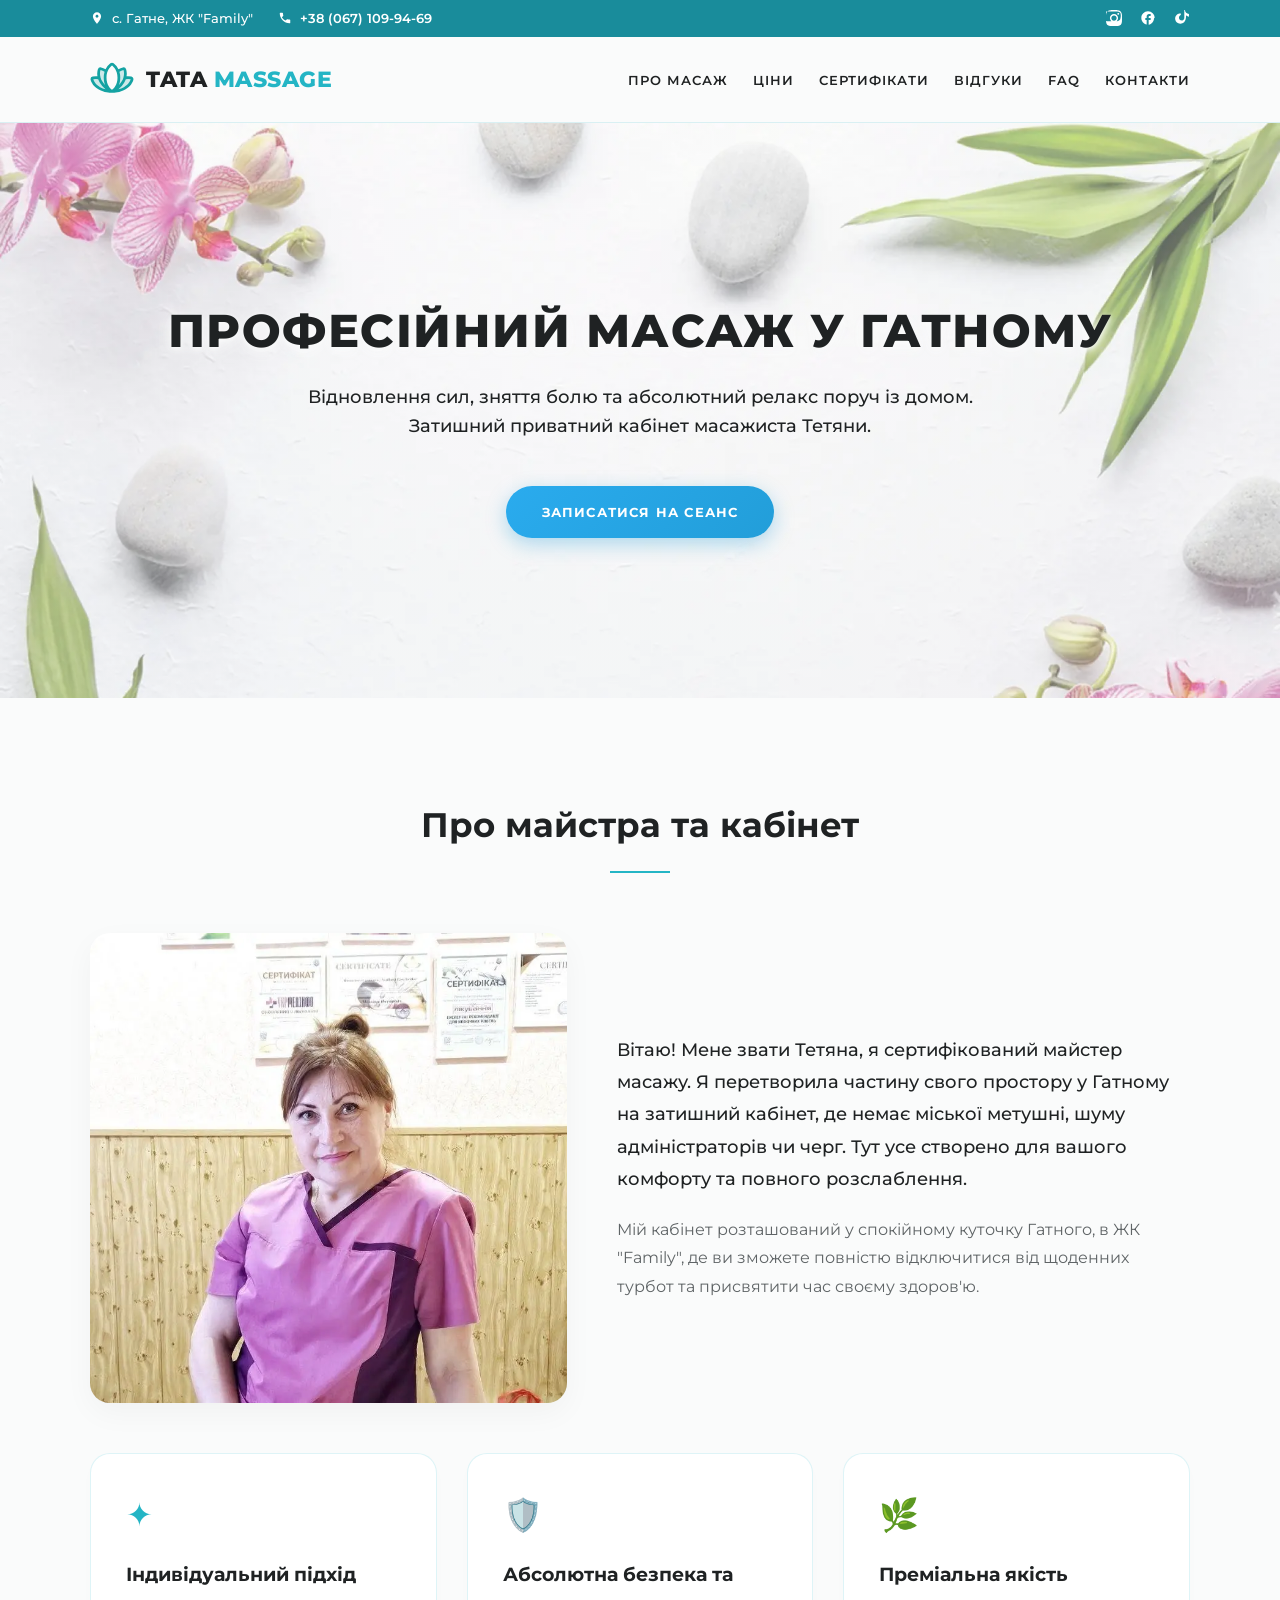
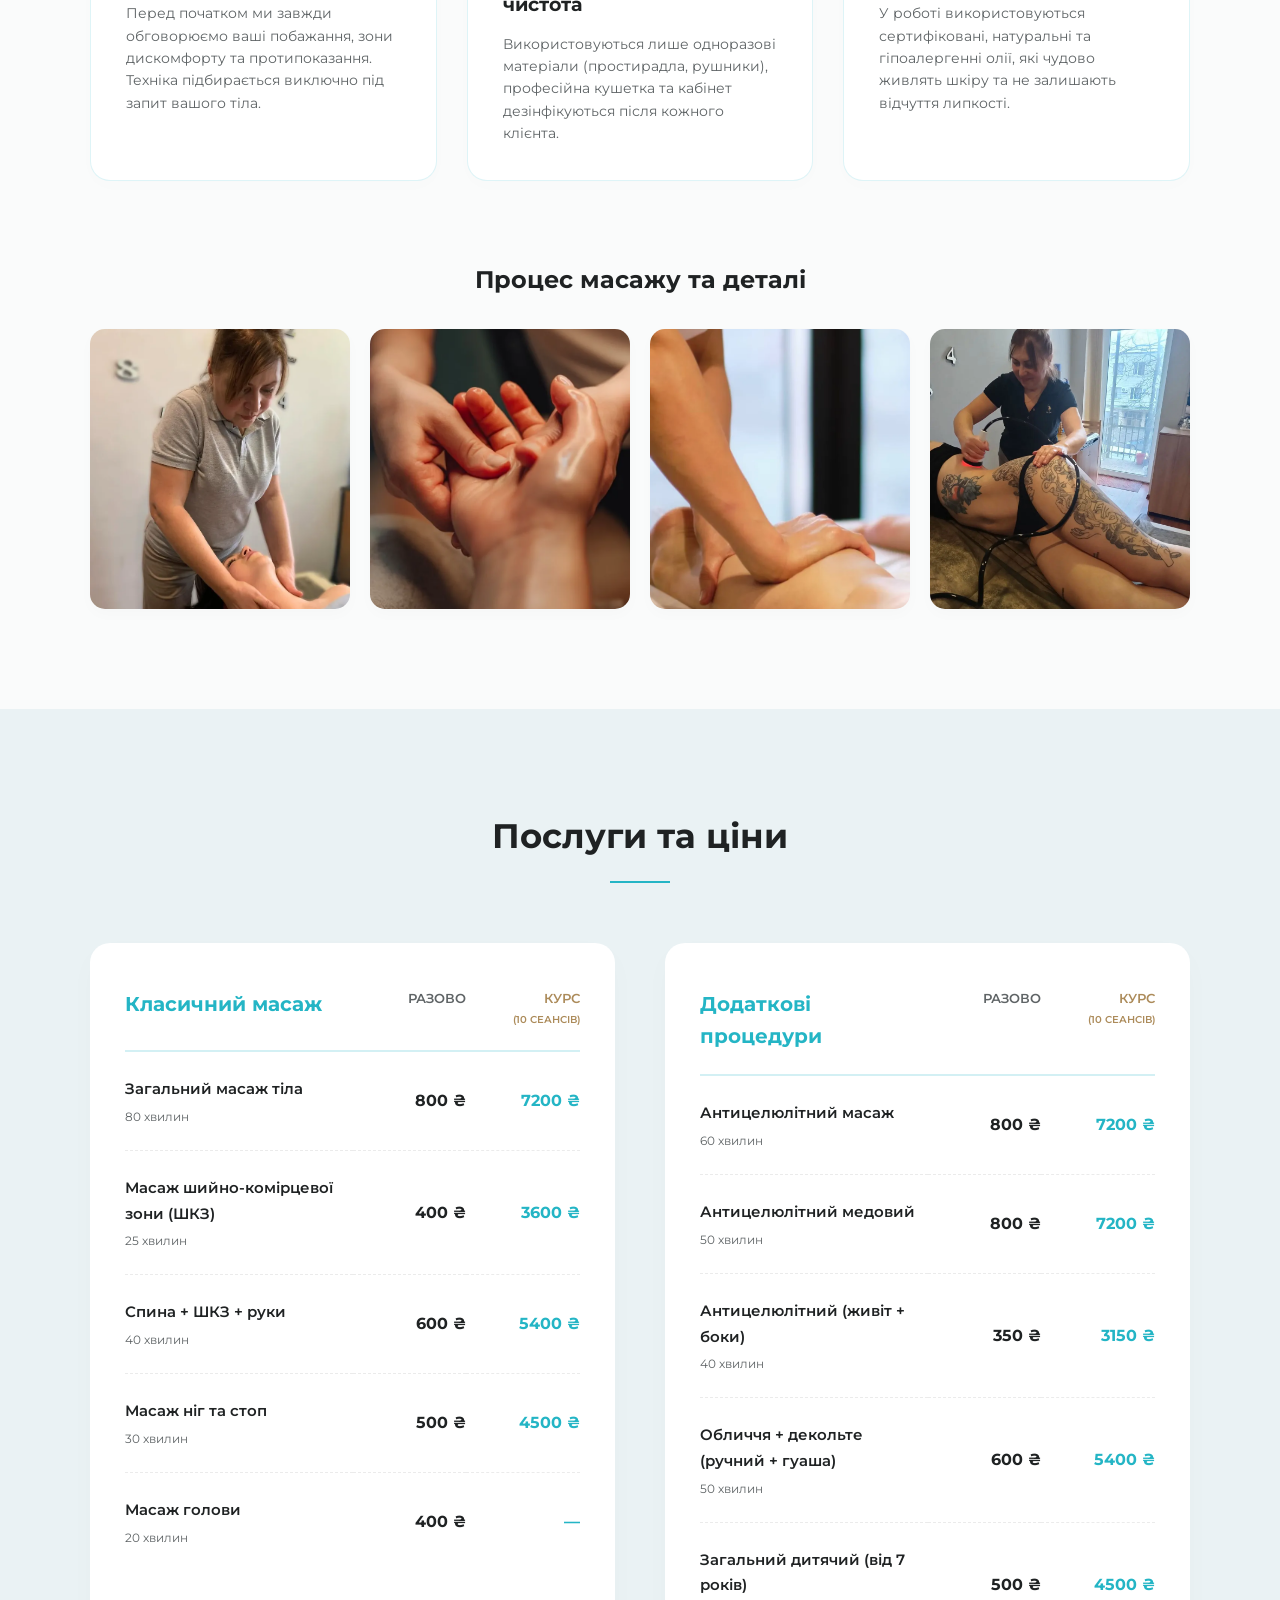
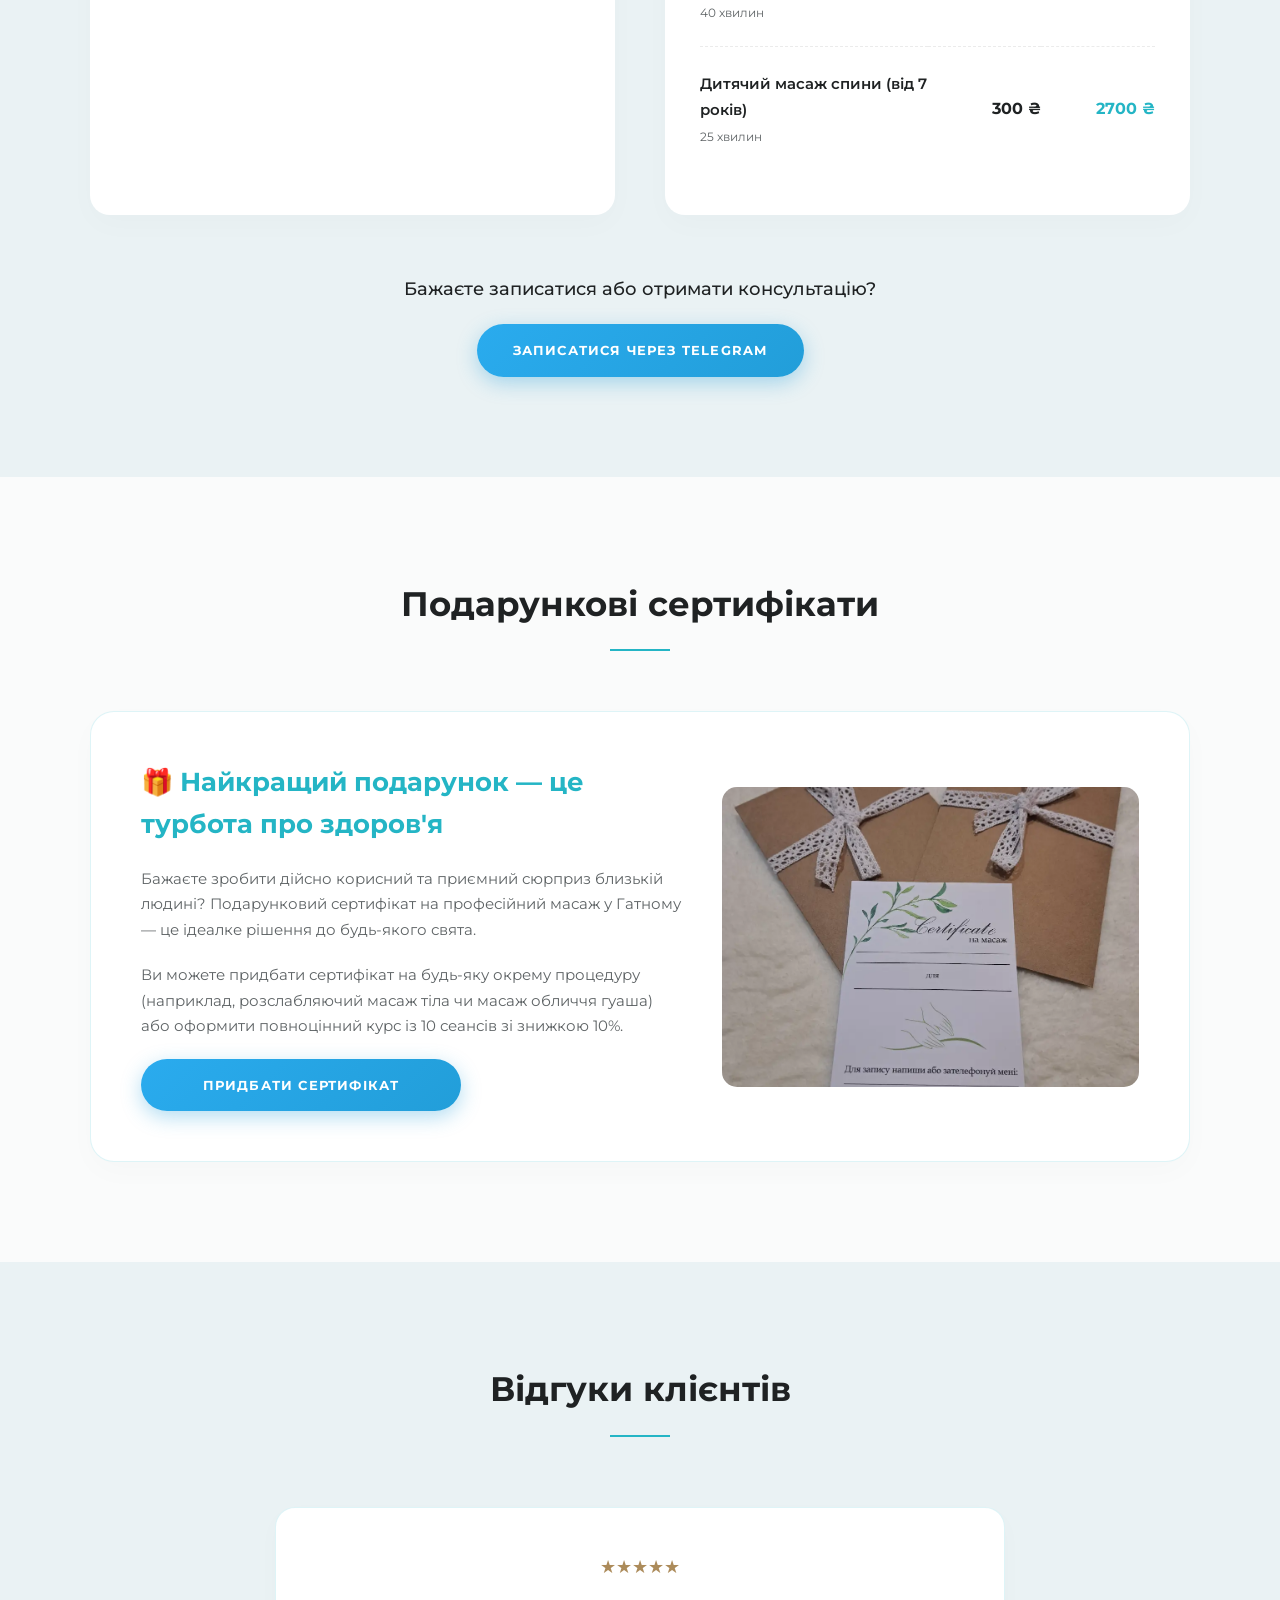
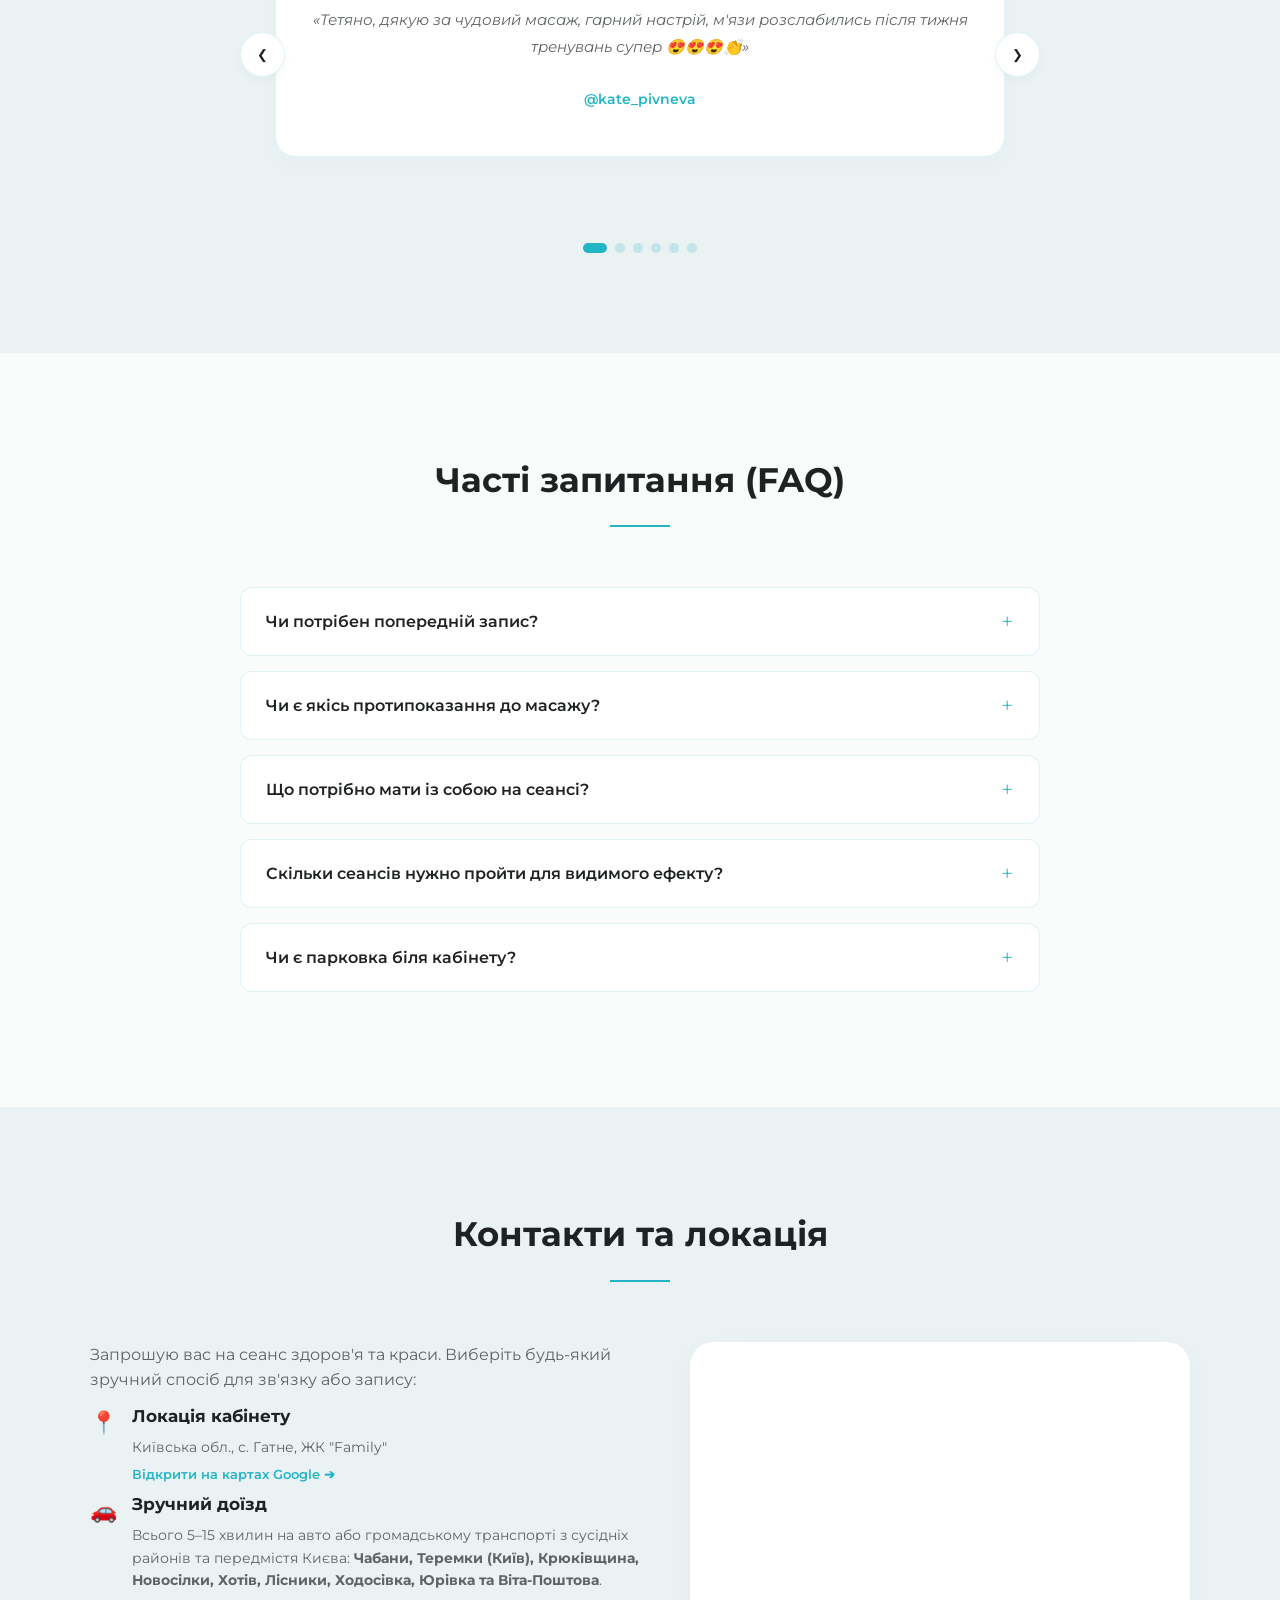
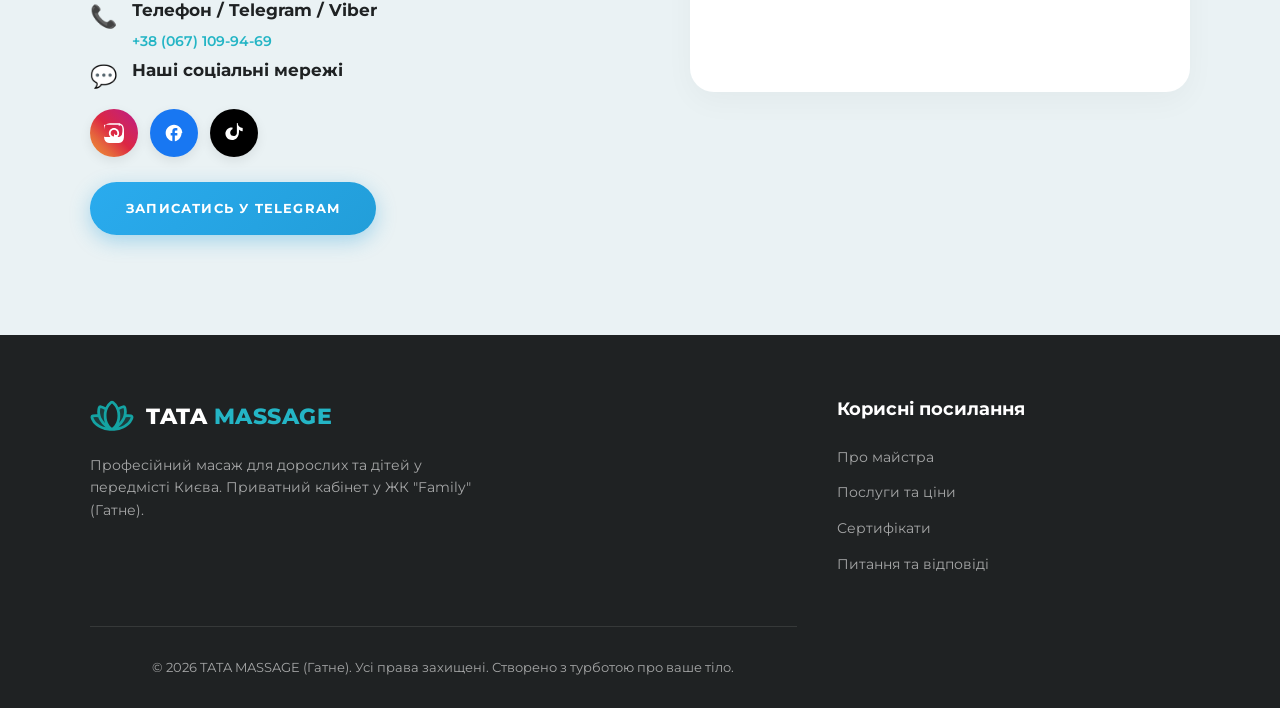
==== index.html @ e6fffb25 "Add files via upload" ====
<!DOCTYPE html>
<html lang="uk">
<head>
    <meta charset="UTF-8">
    <meta name="viewport" content="width=device-width, initial-scale=1.0">
    
    <!-- Оптимизированная "умная" загрузка Google Tag Manager -->
    <script>
    (function() {
        const GTM_ID = "GTM-WCPT3DMT"; // Ваш оригинальный контейнер GTM
        window.dataLayer = window.dataLayer || [];
        
        function loadGTM() {
            if (window.__gtmLoaded) return;
            window.__gtmLoaded = true;
            
            // Инициализация слоя данных
            window.dataLayer.push({ 'gtm.start': new Date().getTime(), event: 'gtm.js' });
            
            // Динамическое добавление скрипта на страницу
            const script = document.createElement('script');
            script.async = true;
            script.src = 'https://www.googletagmanager.com/gtm.js?id=' + GTM_ID;
            document.head.appendChild(script);
        }

        // Запуск загрузки только по реальному физическому контакту (скролл, клик, тач)
        // Исключены mousemove и setTimeout, чтобы PageSpeed не триггерил тяжелые скрипты при тесте
        const triggerEvents = ['click', 'scroll', 'touchstart', 'keydown'];
        triggerEvents.forEach(event => {
            window.addEventListener(event, loadGTM, { once: true, passive: true });
        });
    })();
    </script>
    <!-- End Google Tag Manager -->

    <title>TATA MASSAGE | Професійний масаж у Гатному (ЖК Family)</title>
    <!-- Мета-описание оптимизировано под ключевые запросы соседних регионов, Киева и Виты-Почтовой -->
    <meta name="description" content="Шукаєте професійний масаж у Гатному, Чабанах чи на Теремках? Затишний кабінет TATA MASSAGE в ЖК Family поруч із Києвом. Класичний, антицелюлітний, дитячий масаж та ліфтинг обличчя гуаша. Зручний доїзд з Крюківщини, Новосілок, Хотова, Лісників, Ходосівки, Юрівки та Віти-Поштової.">
    <!-- Ключевые слова включают запросы на украинском и русском языках со всеми регионами -->
    <meta name="keywords" content="tata massage, масаж гатне, масажист гатне, масаж жк family гатне, антицелюлітний масаж гатне, класичний масаж гатне, масаж спини гатне, дитячий масаж гатне, масаж обличчя гуаша гатне, масаж чабани, масаж крюківщина, масаж хотів, масаж новосілки, масаж теремки, масаж лісники, масаж ходосівка, масаж юрівка, масаж віта-поштова, масаж київ, массаж гатное, массажист гатное, массаж спины гатное, массаж лица гатное, массаж чабаны, массаж крюковщина, массаж вита-почтовая, массаж ходосовка, массаж юровка, массаж новоселки, массаж хотов">
    
    <!-- Оптимизация DNS-запросов к внешним серверам Google -->
    <link rel="preconnect" href="https://fonts.googleapis.com">
    <link rel="preconnect" href="https://fonts.gstatic.com" crossorigin>
    <link rel="preconnect" href="https://www.googletagmanager.com">
    <link rel="dns-prefetch" href="https://www.googletagmanager.com">

    <!-- Предварительная загрузка LCP-изображения (фонового баннера) -->
    <link rel="preload" as="image" href="images/hero-bg-spa.webp" type="image/webp" fetchpriority="high">

    <!-- Мета-теги Open Graph для красивого отображения ссылки в мессенджерах (Viber, Telegram, FB, WhatsApp) -->
    <meta property="og:locale" content="uk_UA">
    <meta property="og:type" content="website">
    <meta property="og:title" content="TATA MASSAGE | Професійний масаж у Гатному">
    <meta property="og:description" content="Затишний кабінет масажу в ЖК Family поруч із Києвом. Класичний, антицелюлітний, дитячий масаж та ліфтинг обличчя гуаша.">
    <meta property="og:url" content="https://tatamassage.pp.ua/">
    <meta property="og:site_name" content="TATA MASSAGE">
    <meta property="og:image" content="https://tatamassage.pp.ua/images/masazhist-tetiana-gatne.webp">
    <meta property="og:image:width" content="1200">
    <meta property="og:image:height" content="630">
    <meta property="og:image:type" content="image/webp">

    <!-- Микроразметка Schema.org для локального продвижения и связи с Google Картами -->
    <script type="application/ld+json">
    {
      "@context": "https://schema.org",
      "@type": "ProfessionalService",
      "name": "TATA MASSAGE",
      "image": "https://tatamassage.pp.ua/images/logo-tata-massage.svg",
      "@id": "https://tatamassage.pp.ua/#professional-service",
      "url": "https://tatamassage.pp.ua/",
      "telephone": "+380671099469",
      "priceRange": "UAH",
      "address": {
        "@type": "PostalAddress",
        "streetAddress": "ЖК Family",
        "addressLocality": "Гатне",
        "addressRegion": "Київська область",
        "postalCode": "08160",
        "addressCountry": "UA"
      },
      "geo": {
        "@type": "GeoCoordinates",
        "latitude": 50.3495764,
        "longitude": 30.4215248
      },
      "openingHoursSpecification": {
        "@type": "OpeningHoursSpecification",
        "dayOfWeek": [
          "Monday",
          "Tuesday",
          "Wednesday",
          "Thursday",
          "Friday",
          "Saturday",
          "Sunday"
        ],
        "opens": "09:00",
        "closes": "21:00"
      },
      "sameAs": [
        "https://www.instagram.com/tata.massages/",
        "http://facebook.com/tatmassages/",
        "https://www.tiktok.com/@tatamassages"
      ]
    }
    </script>

    <!-- Встроенные стили для максимальной скорости рендеринга -->
    <style>
   /* Современный CSS Reset */
*, *::before, *::after {
    box-sizing: border-box;
    margin: 0;
    padding: 0;
}

:root {
    --primary-teal: #24B5C5; /* Наш фирменный бирюзовый */
    --dark-teal: #198C9B;
    --sage-green: #6D8E74;
    --warm-bg: #FAFBFB; /* ХОЛОДНЫЙ ФОН: чистый, свежий ледяной белый */
    --section-cool-bg: #EAF2F4; /* Холодный серо-бирюзовый цвет для контрастных блоков */
    --card-bg: #FFFFFF;
    --text-dark: #1F2223;
    --text-muted: #5F6466;
    --accent-gold: #AC8B5A; /* Наше элегантное золото */
    --border-color: rgba(36, 181, 197, 0.15); /* Холодная рамка */
    --transition: all 0.3s cubic-bezier(0.4, 0, 0.2, 1);
    --font-main: 'Montserrat', sans-serif;
}

html {
    scroll-behavior: smooth;
}

body {
    font-family: var(--font-main);
    background-color: var(--warm-bg);
    color: var(--text-dark);
    line-height: 1.6;
    overflow-x: hidden;
}

h1, h2, h3, h4 {
    font-family: var(--font-main);
    font-weight: 700;
}

a {
    text-decoration: none;
    color: inherit;
    transition: var(--transition);
}

img {
    max-width: 100%;
    height: auto;
    display: block;
}

.container {
    max-width: 1140px;
    margin: 0 auto;
    padding: 0 20px;
}

/* ДВУХУРОВНЕВЫЙ ХЕДЕР */
.top-bar {
    background-color: var(--dark-teal);
    color: #ffffff;
    font-size: 13px;
    padding: 8px 0; /* Сделано более компактным по вертикали */
    font-weight: 500;
}

.top-bar-container {
    display: flex;
    justify-content: space-between;
    align-items: center;
}

.top-bar-left {
    display: flex;
    gap: 25px;
    align-items: center;
}

.top-bar-item {
    display: inline-flex;
    align-items: center;
    gap: 8px;
    color: #ffffff;
}

.address-top:hover, .phone-top:hover {
    color: rgba(255, 255, 255, 0.85);
    transform: translateY(-0.5px);
}

.phone-top {
    font-weight: 600;
}

.top-bar-right {
    display: flex;
    gap: 18px; /* Восстановлен исходный красивый зазор */
    align-items: center;
}

.top-icon {
    width: 14px;
    height: 14px;
    fill: #ffffff;
}

.top-social-icon {
    display: inline-flex;
    align-items: center;
    transition: var(--transition);
}

.top-social-icon svg {
    fill: #ffffff;
    width: 16px;
    height: 16px;
}

.top-social-icon:hover {
    transform: translateY(-1px) scale(1.1);
}

header {
    position: sticky;
    top: 0;
    background-color: rgba(250, 251, 251, 0.96); /* Подстроен под новый холодный цвет */
    backdrop-filter: blur(8px);
    z-index: 1000;
    border-bottom: 1px solid var(--border-color);
}

.header-container {
    display: flex;
    justify-content: space-between;
    align-items: center;
    height: 85px;
}

.logo-block {
    display: flex;
    align-items: center;
    gap: 12px;
}

.logo-img {
    width: 44px;
    height: 44px;
    object-fit: contain;
}

.logo-text {
    font-family: var(--font-main);
    font-size: 22px;
    font-weight: 800;
    letter-spacing: 0.5px;
    color: var(--text-dark);
}

.logo-text span {
    color: var(--primary-teal);
}

.nav-menu {
    display: flex;
    list-style: none;
    gap: 25px;
}

.nav-link {
    font-size: 13px;
    font-weight: 600;
    text-transform: uppercase;
    letter-spacing: 1px;
    position: relative;
    padding: 5px 0;
}

.nav-link::after {
    content: '';
    position: absolute;
    width: 0;
    height: 2px;
    bottom: 0;
    left: 0;
    background-color: var(--primary-teal);
    transition: var(--transition);
}

.nav-link:hover {
    color: var(--primary-teal);
}

.nav-link:hover::after {
    width: 100%;
}

.menu-toggle {
    display: none;
    flex-direction: column;
    justify-content: space-between;
    width: 25px;
    height: 18px;
    background: transparent;
    border: none;
    cursor: pointer;
    z-index: 1100;
}

.menu-toggle span {
    width: 100%;
    height: 2px;
    background-color: var(--text-dark);
    transition: var(--transition);
}

/* Баннер / Hero (Наложено легкое белое полупрозрачное покрытие) */
.hero {
    padding: 180px 0 160px 0;
    text-align: center;
    background-image: linear-gradient(rgba(250, 251, 251, 0.35), rgba(250, 251, 251, 0.35)), 
                      url('images/hero-bg-spa.webp');
    background-size: cover;
    background-position: center top;
    background-repeat: no-repeat;
    background-color: var(--warm-bg);
}

.hero-title {
    font-size: 46px;
    line-height: 1.2;
    margin-bottom: 25px;
    letter-spacing: 1.5px;
    color: var(--text-dark);
    font-weight: 800;
    text-shadow: 0 4px 15px rgba(250, 251, 251, 0.98), 0 2px 5px rgba(250, 251, 251, 0.98);
}

.hero-subtitle {
    font-size: 18px;
    color: var(--text-dark);
    max-width: 720px;
    margin: 0 auto 45px auto;
    font-weight: 500;
    text-shadow: 0 3px 10px rgba(250, 251, 251, 0.98);
}

/* Кнопка Telegram / Общая кнопка (Убраны иконки, всегда центрировано) */
.telegram-btn {
    display: inline-flex;
    align-items: center;
    justify-content: center; /* Центрирует текст при переносе */
    text-align: center; /* Центрирует текст */
    background: linear-gradient(135deg, #2AABEE, #229ED9);
    color: #fff !important;
    padding: 16px 36px;
    font-size: 13px;
    font-weight: 700;
    text-transform: uppercase;
    letter-spacing: 1.2px;
    border-radius: 50px;
    border: none;
    cursor: pointer;
    box-shadow: 0 6px 20px rgba(34, 158, 217, 0.35);
    transition: var(--transition);
    text-decoration: none;
}

.telegram-btn:hover {
    transform: translateY(-2px);
    box-shadow: 0 8px 25px rgba(34, 158, 217, 0.5);
    background: linear-gradient(135deg, #229ED9, #1E94C7);
}

.tg-icon {
    width: 20px;
    height: 20px;
    fill: currentColor;
}

/* Секции */
.section-padding {
    padding: 100px 0;
}

.section-title {
    text-align: center;
    font-size: 34px;
    margin-bottom: 60px;
    position: relative;
    padding-bottom: 20px;
    font-weight: 700;
}

.section-title::after {
    content: '';
    position: absolute;
    width: 60px;
    height: 2px;
    background-color: var(--primary-teal);
    bottom: 0;
    left: 50%;
    transform: translateX(-50%);
}

/* О мастере */
.about-grid {
    display: grid;
    grid-template-columns: 1fr;
    gap: 50px;
    align-items: center;
}

.about-img-block img {
    border-radius: 20px;
    box-shadow: 0 10px 30px rgba(0,0,0,0.04);
    width: 100%;
    max-height: 480px;
    object-fit: cover;
}

.about-text {
    font-size: 16px;
    color: var(--text-muted);
    line-height: 1.8;
}

.intro-paragraph {
    font-size: 18px;
    color: var(--text-dark);
    margin-bottom: 20px;
    font-weight: 500;
}

.about-features {
    display: grid;
    grid-template-columns: repeat(auto-fit, minmax(280px, 1fr));
    gap: 30px;
    margin-top: 50px;
}

.feature-card {
    background-color: var(--card-bg);
    padding: 35px;
    border-radius: 20px;
    border: 1px solid var(--border-color);
    box-shadow: 0 5px 20px rgba(0,0,0,0.01);
}

.feature-icon {
    font-size: 32px;
    color: var(--primary-teal);
    margin-bottom: 20px;
}

.feature-card h3 {
    font-size: 19px;
    margin-bottom: 12px;
    color: var(--text-dark);
}

.feature-card p {
    font-size: 14px;
    color: var(--text-muted);
}

/* Галерея */
.gallery-title-wrapper {
    text-align: center;
    margin-top: 80px;
}

.gallery-subheading {
    font-size: 24px;
    margin-bottom: 15px;
    color: var(--text-dark);
}

.gallery-grid {
    display: grid;
    grid-template-columns: repeat(auto-fit, minmax(220px, 1fr));
    gap: 20px;
    margin-top: 30px;
}

.gallery-item {
    overflow: hidden;
    border-radius: 15px;
    height: 280px;
    box-shadow: 0 5px 15px rgba(0,0,0,0.02);
}

.gallery-item img {
    width: 100%;
    height: 100%;
    object-fit: cover;
    transition: var(--transition);
}

.gallery-item:hover img {
    transform: scale(1.04);
}

/* Цены - Холодный фоновый оттенок */
.prices {
    background-color: var(--section-cool-bg);
}

.price-grid {
    display: grid;
    grid-template-columns: repeat(auto-fit, minmax(320px, 1fr));
    gap: 50px;
}

.price-category {
    background-color: var(--card-bg);
    padding: 45px 35px;
    border-radius: 20px;
    box-shadow: 0 10px 30px rgba(0,0,0,0.02);
}

.price-table {
    width: 100%;
    border-collapse: collapse;
}

.price-table th {
    font-family: var(--font-main);
    font-size: 20px;
    font-weight: 700;
    color: var(--primary-teal);
    padding-bottom: 22px;
    border-bottom: 2px solid rgba(36, 181, 197, 0.2);
    vertical-align: top; /* Изменено на top для идеального выравнивания шапки по горизонтали */
}

.price-table th:first-child {
    text-align: left;
    width: 50%;
}

.price-table th:nth-child(2) {
    text-align: right;
    width: 25%;
    font-size: 13px;
    text-transform: uppercase;
    font-weight: 600;
    color: var(--text-muted);
}

/* Шапка колонки КУРС (10 сеансів) */
.price-table th:nth-child(3) {
    text-align: right;
    width: 25%;
    font-size: 13px;
    text-transform: uppercase;
    font-weight: 600;
    color: var(--accent-gold);
}

/* Подстрочник для (10 сеансів) на второй строке - наследует цвет заголовка КУРС */
.th-sub {
    display: block;
    font-size: 10px; /* Уменьшено до 10px, чтобы текст на смартфонах не плыл */
    font-weight: 600; 
    text-transform: uppercase; 
    margin-top: 3px;
    color: inherit; 
}

.price-table td {
    padding: 24px 0; /* Просторное вертикальное расстояние */
    border-bottom: 1px dashed rgba(0, 0, 0, 0.08);
}

.price-table tr:last-child td {
    border-bottom: none;
}

.price-name {
    font-size: 15px;
    font-weight: 600;
    color: var(--text-dark);
}

.price-time {
    display: block;
    font-size: 12px;
    color: var(--text-muted);
    font-weight: 400;
    margin-top: 5px;
}

.val {
    font-size: 16px;
    font-weight: 700;
    color: var(--text-dark);
    text-align: right;
}

.val-discount {
    font-size: 16px;
    font-weight: 700;
    color: var(--primary-teal);
    text-align: right;
}

.price-cta {
    text-align: center;
    margin-top: 60px;
}

.price-cta p {
    font-size: 18px;
    margin-bottom: 20px;
    font-weight: 500;
}

/* Сертификаты */
.gift-block {
    background-color: var(--card-bg);
    padding: 50px;
    border-radius: 24px;
    border: 1px solid var(--border-color);
    box-shadow: 0 10px 30px rgba(0,0,0,0.02);
    display: grid;
    grid-template-columns: 1fr;
    gap: 40px;
    align-items: center;
}

.gift-subtitle {
    font-size: 26px;
    margin-bottom: 20px;
    color: var(--primary-teal);
}

.gift-text p {
    font-size: 15px;
    color: var(--text-muted);
    margin-bottom: 20px;
    line-height: 1.7;
}

/* Кнопка сертификата (Текст по центру) */
.cert-btn {
    text-align: center;
    justify-content: center;
    max-width: 320px;
    display: inline-flex;
    width: 100%;
}

.gift-img img {
    border-radius: 15px;
    width: 100%;
    max-height: 300px;
    object-fit: cover;
}

/* Карусель отзывов - Холодный фоновый оттенок */
.reviews-section {
    background-color: var(--section-cool-bg);
}

.carousel-container {
    max-width: 750px;
    margin: 0 auto;
    position: relative;
    display: flex;
    align-items: center;
}

.carousel-viewport {
    overflow: hidden;
    width: 100%;
    border-radius: 20px;
}

.carousel-track {
    display: flex;
    transition: transform 0.4s cubic-bezier(0.25, 1, 0.5, 1);
}

.review-slide {
    flex: 0 0 100%;
    padding: 10px;
}

.review-card {
    background-color: var(--card-bg);
    padding: 45px 35px;
    border-radius: 20px;
    box-shadow: 0 8px 25px rgba(0,0,0,0.02);
    border: 1px solid var(--border-color);
    min-height: 250px;
    display: flex;
    flex-direction: column;
    justify-content: space-between;
    text-align: center;
}

.review-stars {
    color: var(--accent-gold);
    font-size: 18px;
    margin-bottom: 20px;
}

.review-text {
    font-size: 15px;
    color: var(--text-muted);
    font-style: italic;
    margin-bottom: 25px;
    line-height: 1.8;
}

.review-tag {
    font-size: 14px;
    font-weight: 600;
    color: var(--primary-teal);
}

.carousel-btn {
    background: var(--card-bg);
    border: 1px solid var(--border-color);
    color: var(--text-dark);
    width: 45px;
    height: 45px;
    border-radius: 50%;
    cursor: pointer;
    display: flex;
    align-items: center;
    justify-content: center;
    position: absolute;
    z-index: 10;
    transition: var(--transition);
    box-shadow: 0 4px 10px rgba(0,0,0,0.03);
}

.carousel-btn:hover {
    background-color: var(--primary-teal);
    color: #fff;
    border-color: var(--primary-teal);
}

.carousel-btn.prev {
    left: -25px;
}

.carousel-btn.next {
    right: -25px;
}

.carousel-dots {
    display: flex;
    justify-content: center;
    gap: 8px;
    margin-top: 30px;
}

.dot {
    width: 10px;
    height: 10px;
    border-radius: 50%;
    background-color: rgba(36, 181, 197, 0.2);
    cursor: pointer;
    transition: var(--transition);
}

.dot.active {
    background-color: var(--primary-teal);
    width: 24px;
    border-radius: 10px;
}

/* FAQ (Аккордеон) */
.faq-container {
    max-width: 800px;
    margin: 0 auto;
}

.faq-item {
    background-color: var(--card-bg);
    border-radius: 12px;
    margin-bottom: 15px;
    border: 1px solid var(--border-color);
    overflow: hidden;
    transition: var(--transition);
}

.faq-question {
    width: 100%;
    background: none;
    border: none;
    text-align: left;
    padding: 20px 25px;
    font-size: 16px;
    font-weight: 600;
    color: var(--text-dark);
    font-family: var(--font-main);
    cursor: pointer;
    display: flex;
    justify-content: space-between;
    align-items: center;
    transition: var(--transition);
}

.faq-question::after {
    content: '+';
    font-size: 22px;
    color: var(--primary-teal);
    font-weight: 300;
    transition: var(--transition);
}

.faq-item.active {
    border-color: var(--primary-teal);
}

.faq-item.active .faq-question {
    color: var(--primary-teal);
}

.faq-item.active .faq-question::after {
    content: '−';
    transform: rotate(180deg);
}

.faq-answer {
    max-height: 0;
    overflow: hidden;
    transition: max-height 0.3s cubic-bezier(0, 1, 0, 1);
}

.faq-answer p {
    padding: 0 30px 22px 30px;
    font-size: 14px;
    color: var(--text-muted);
    line-height: 1.7;
}

/* Контакты - Холодный фоновый оттенок */
.contacts {
    background-color: var(--section-cool-bg);
}

.contacts-grid {
    display: grid;
    grid-template-columns: 1fr;
    gap: 50px;
}

.contacts-intro {
    font-size: 16px;
    color: var(--text-muted);
    margin-bottom: 10px;
}

.contact-item {
    display: flex;
    align-items: flex-start;
    gap: 15px;
    margin-bottom: 5px;
}

.contact-icon {
    font-size: 22px;
    color: var(--primary-teal);
    margin-top: 2px;
}

.contact-details h4 {
    font-size: 17px;
    margin-bottom: 6px;
    color: var(--text-dark);
}

.contact-details p {
    font-size: 14px;
    color: var(--text-muted);
}

.phone-link {
    font-weight: 600;
    color: var(--primary-teal);
}

.phone-link:hover {
    color: var(--dark-teal);
}

.map-link {
    font-size: 13px;
    color: var(--primary-teal);
    font-weight: 600;
    display: inline-block;
    margin-top: 5px;
}

/* Сетка брендовых соцсетей - выровнена строго по левому краю, без текста (круглые иконки) */
.social-links-grid {
    display: flex;
    gap: 12px;
    margin-top: 15px;
    margin-bottom: 25px; /* Зазор перед кнопкой Telegram */
    flex-wrap: wrap;
    justify-content: flex-start;
}

.social-link-item {
    width: 48px; /* Фиксированная ширина для идеального круга */
    height: 48px; /* Фиксированная высота для идеального круга */
    border-radius: 50%; /* Превращаем в круглые иконки */
    display: inline-flex;
    align-items: center;
    justify-content: center;
    color: #ffffff !important;
    box-shadow: 0 4px 12px rgba(0,0,0,0.08);
    transition: var(--transition);
}

.social-link-item:hover {
    transform: translateY(-2px);
    box-shadow: 0 6px 15px rgba(0,0,0,0.15);
}

.social-link-item svg {
    width: 20px; /* Увеличена иконка внутри круга для гармонии */
    height: 20px;
    fill: #ffffff;
}

.brand-instagram {
    background: linear-gradient(45deg, #f09433 0%, #e6683c 25%, #dc2743 50%, #cc2366 75%, #bc1888 100%);
}

.brand-facebook {
    background-color: #1877F2;
}

.brand-tiktok {
    background-color: #000000;
}

.social-buttons {
    margin-top: 15px;
}

.map-wrapper {
    display: flex;
    flex-direction: column;
    gap: 12px;
}

.map-container {
    border-radius: 24px;
    overflow: hidden;
    box-shadow: 0 10px 30px rgba(0,0,0,0.035);
    min-height: 350px;
    background-color: #fff;
}

/* Футер */
footer {
    background-color: var(--text-dark);
    color: rgba(255, 255, 255, 0.6);
    padding: 60px 0 30px 0;
}

.footer-container {
    display: grid;
    grid-template-columns: 1fr;
    gap: 40px;
}

.footer-brand .logo-text {
    color: #fff;
}

.footer-desc {
    font-size: 14px;
    margin-top: 15px;
    line-height: 1.6;
    max-width: 400px;
}

.footer-links h4 {
    color: #fff;
    font-size: 18px;
    margin-bottom: 20px;
}

.footer-links ul {
    list-style: none;
}

.footer-links li {
    margin-bottom: 10px;
}

.footer-links a {
    font-size: 14px;
}

.footer-links a:hover {
    color: var(--primary-teal);
}

.footer-bottom {
    border-top: 1px solid rgba(255,255,255,0.1);
    padding-top: 30px;
    text-align: center;
    font-size: 13px;
}

/* Адаптивность */
@media (min-width: 768px) {
    .about-grid {
        grid-template-columns: 1fr 1.2fr;
    }
    .gift-block {
        grid-template-columns: 1.3fr 1fr;
    }
    .contacts-grid {
        grid-template-columns: 1.1fr 1fr;
    }
    .footer-container {
        grid-template-columns: 2fr 1fr;
    }
}

@media (max-width: 768px) {
    /* Верхняя инфо-панель активна на смартфонах и перестроена по схеме пользователя */
    .top-bar {
        display: block;
        padding: 6px 0; /* Уменьшено для компактности на мобильных */
        font-size: 12px; /* Увеличили до комфортного для чтения и SEO размера */
    }

    .top-bar-container {
        display: flex;
        flex-direction: row; /* Выравнивание элементов в строку */
        justify-content: space-between; /* Левая часть - влево, правая - вправо */
        align-items: center;
    }

    .top-bar-left {
        display: flex;
        flex-direction: column; /* Столбик: Локация сверху, телефон снизу */
        align-items: flex-start; /* Прижаты к левому краю */
        gap: 4px; /* Компактный зазор между строками */
    }

    .top-bar-item {
        padding: 2px 0; /* Аккуратный отступ */
    }

    .top-bar-right {
        display: flex;
        justify-content: flex-end;
        align-items: center;
        gap: 2px; /* Компактный зазор для мобильных */
    }

    .top-social-icon {
        display: inline-flex;
        align-items: center;
        justify-content: center;
        width: 36px; /* Компактный размер тач-зоны на мобильных */
        height: 36px;
    }

    /* Меню и логотип на мобильных */
    .menu-toggle {
        display: flex;
    }

    .nav-container {
        display: none;
        position: absolute;
        top: 85px;
        left: 0;
        width: 100%;
        background-color: var(--warm-bg);
        border-bottom: 1px solid var(--border-color);
        padding: 30px 20px;
        box-shadow: 0 10px 20px rgba(0,0,0,0.05);
        opacity: 0;
        transform: translateY(-10px);
        transition: var(--transition);
    }

    .nav-container.active {
        display: block;
        opacity: 1;
        transform: translateY(0);
    }

    .nav-menu {
        flex-direction: column;
        align-items: center;
        gap: 20px;
    }

    .menu-toggle.active span:nth-child(1) {
        transform: translateY(8px) rotate(45deg);
    }
    .menu-toggle.active span:nth-child(2) {
        opacity: 0;
    }
    .menu-toggle.active span:nth-child(3) {
        transform: translateY(-8px) rotate(-45deg);
    }

    /* Баннер приподнят, отступ сверху уменьшен, фон выровнен влево */
    .hero {
        padding: 60px 0 50px 0; /* Приподняли контент */
        background-position: left top; /* Выравнивание фона влево-вверх */
    }

    .hero-title {
        font-size: 28px;
        margin-bottom: 15px;
    }

    .hero-subtitle {
        font-size: 15px;
        margin-bottom: 30px;
    }
    
    .section-title {
        font-size: 28px;
    }
    
    .carousel-btn.prev {
        left: -10px;
    }

    .carousel-btn.next {
        right: -10px;
    }
}
</style>

    <!-- Подключение Favicon (адаптивный SVG) -->
    <link rel="icon" type="image/svg+xml" href="images/logo-tata-massage.svg">

    <!-- Неблокирующая загрузка шрифтов Montserrat -->
    <link rel="preload" as="style" href="https://fonts.googleapis.com/css2?family=Montserrat:wght@300;400;500;600;700;800&display=swap">
    <link rel="stylesheet" href="https://fonts.googleapis.com/css2?family=Montserrat:wght@300;400;500;600;700;800&display=swap" media="print" onload="this.media='all'">
    <noscript>
        <link rel="stylesheet" href="https://fonts.googleapis.com/css2?family=Montserrat:wght@300;400;500;600;700;800&display=swap">
    </noscript>
</head>
<body>

    <!-- Google Tag Manager (noscript) -->
    <noscript><iframe src="https://www.googletagmanager.com/ns.html?id=GTM-WCPT3DMT"
    height="0" width="0" style="display:none;visibility:hidden"></iframe></noscript>
    <!-- End Google Tag Manager (noscript) -->

    <!-- Хедер (Двухуровневая Шапка сайта) -->
    <header>
        <!-- Строка 1: Информационная панель (Top Bar) -->
        <div class="top-bar">
            <div class="container top-bar-container">
                <div class="top-bar-left">
                    <a href="https://maps.app.goo.gl/xgo3sKQdzghqQW5F9" target="_blank" class="top-bar-item address-top">
                        <svg class="top-icon" viewBox="0 0 24 24" width="14" height="14"><path d="M12 2C8.13 2 5 5.13 5 9c0 5.25 7 13 7 13s7-7.75 7-13c0-3.87-3.13-7-7-7zm0 9.5c-1.38 0-2.5-1.12-2.5-2.5s1.12-2.5 2.5-2.5 2.5 1.12 2.5 2.5-1.12 2.5-2.5 2.5z" fill="#ffffff"/></svg>
                        с. Гатне, ЖК "Family"
                    </a>
                    <a href="tel:+380671099469" class="top-bar-item phone-top">
                        <svg class="top-icon" viewBox="0 0 24 24" width="14" height="14"><path d="M6.62 10.79c1.44 2.83 3.76 4.21 6.59 5.65l2.2-2.2c.27-.27.67-.36 1.02-.24 1.12.37 2.33.57 3.57.57.55 0 1 .45 1 1V20c0 .55-.45 1-1 1-9.39 0-17-7.61-17-17 0-.55.45-1 1-1h3.5c.55 0 1 .45 1 1 0 1.25.2 2.45.57 3.57.11.35.03.74-.25 1.02l-2.2 2.2z" fill="#ffffff"/></svg>
                        +38 (067) 109-94-69
                    </a>
                </div>
                <div class="top-bar-right">
                    <a href="https://www.instagram.com/tata.massages/" target="_blank" class="top-social-icon" aria-label="Instagram">
                        <svg viewBox="0 0 24 24" width="16" height="16" fill="#ffffff"><path d="M12 2.163c3.204 0 3.584.012 4.85.07 3.252.148 4.771 1.691 4.919 2.583.543 2.115.543 5.485 0 7.37-.113 2.457-1.666 4.316-4.919 4.568-1.745.105-2.223.136-7.85.136-5.628 0-6.106-.031-7.85-.136-3.253-.252-4.806-2.112-4.919-4.568-.543-1.885-.543-5.255 0-7.37.148-.892 1.667-2.435 4.919-2.583 1.266-.058 1.646-.07 4.85-.07zm0-2c-3.259 0-3.667.014-4.947.072-4.358.2-6.78 2.618-6.98 6.98-.059 1.281-.073 1.689-.073 4.948 0 3.259.014 3.668.072 4.948.2 4.358 2.618 6.78 6.98 6.98 1.281.058 1.689.072 4.948.072 3.259 0 3.668-.014 4.948-.072 4.354-.2 6.782-2.618 6.979-6.98.059-1.28.073-1.689.073-4.948 0-3.259-.014-3.667-.072-4.947-.196-4.354-2.617-6.78-6.979-6.98-1.281-.059-1.69-.073-4.949-.073zm0 5.838c-3.403 0-6.162 2.759-6.162 6.162s2.759 6.163 6.162 6.163 6.162-2.759 6.162-6.163c0-3.403-2.759-6.162-6.162-6.162zm0 10.162c-2.209 0-4-1.79-4-4 0-2.209 1.791-4 4-4s4 1.791 4 4c0 2.21-1.791 4-4 4zm6.406-11.845c-.796 0-1.441.645-1.441 1.44s.645 1.44 1.441 1.44c.795 0 1.439-.645 1.439-1.44s-.644-1.44-1.439-1.44z"/></svg>
                    </a>
                    <a href="http://facebook.com/tatmassages/" target="_blank" class="top-social-icon" aria-label="Facebook">
                        <svg viewBox="0 0 24 24" width="16" height="16" fill="#ffffff"><path d="M22 12c0-5.52-4.48-10-10-10S2 6.48 2 12c0 4.84 3.44 8.87 8 9.8V15H8v-3h2V9.5C10 7.57 11.57 6 13.5 6H16v3h-2c-.55 0-1 .45-1 1v2h3v3h-3v6.95c4.56-.93 8-4.96 8-9.75z"/></svg>
                    </a>
                    <a href="https://www.tiktok.com/@tatamassages" target="_blank" class="top-social-icon" aria-label="TikTok">
                        <svg viewBox="0 0 24 24" width="16" height="16" fill="#ffffff"><path d="M12.53.02C13.84 0 15.14.01 16.44 0c.08 1.53.63 3.09 1.75 4.17 1.12 1.11 2.7 1.62 4.24 1.79v4.03c-1.44-.17-2.81-.74-3.94-1.69-.16-.12-.29-.26-.43-.4-.02.41-.01.82-.01 1.24 0 3.32-.43 6.94-2.88 9.28-2.6 2.45-6.61 2.65-9.49 1.1-2.9-1.55-4.52-5.06-3.83-8.31.53-2.58 2.44-4.88 4.98-5.63 1.1-.33 2.27-.39 3.41-.24.01.59-.01 1.19.01 1.78-.05.15-.14.3-.22.43-1.39.73-2.45 2.15-2.56 3.73-.18 1.83.95 3.63 2.67 4.14 1.75.54 3.78-.09 4.75-1.65.41-.63.56-1.38.56-2.13.01-4.04-.01-8.08.01-12.12z"/></svg>
                    </a>
                </div>
            </div>
        </div>

        <!-- Строка 2: Меню и логотип -->
        <div class="container header-container">
            <div class="logo-block">
                <img src="images/logo-tata-massage.svg" alt="Логотип TATA MASSAGE у вигляді лотоса" class="logo-img" width="44" height="44">
                <a href="/" class="logo-text" id="logoLink">TATA<span> MASSAGE</span></a>
            </div>
            
            <button class="menu-toggle" id="menuToggle" aria-label="Відкрити меню">
                <span></span>
                <span></span>
                <span></span>
            </button>

            <nav class="nav-container" id="navContainer">
                <ul class="nav-menu">
                    <li><a href="#about" class="nav-link">Про масаж</a></li>
                    <li><a href="#prices" class="nav-link">Ціни</a></li>
                    <li><a href="#certificates" class="nav-link">Сертифікати</a></li>
                    <li><a href="#reviews" class="nav-link">Відгуки</a></li>
                    <li><a href="#faq" class="nav-link">FAQ</a></li>
                    <li><a href="#contacts" class="nav-link">Контакти</a></li>
                </ul>
            </nav>
        </div>
    </header>

    <main>
        <!-- Баннер / Hero Section -->
        <section class="hero">
            <div class="container">
                <h1 class="hero-title">ПРОФЕСІЙНИЙ МАСАЖ У ГАТНОМУ</h1>
                <p class="hero-subtitle">Відновлення сил, зняття болю та абсолютний релакс поруч із домом. Затишний приватний кабінет масажиста Тетяни.</p>
                <a href="https://t.me/+380671099469" target="_blank" class="telegram-btn">Записатися на сеанс</a>
            </div>
        </section>

        <!-- Блок "Про масаж" -->
        <section id="about" class="section-padding">
            <div class="container">
                <h2 class="section-title">Про майстра та кабінет</h2>
                <div class="about-grid">
                    <div class="about-img-block">
                        <img src="images/masazhist-tetiana-gatne.webp" alt="Сертифікований майстер масажу Тетяна у своєму кабінеті в Гатному" width="480" height="480">
                    </div>
                    <div class="about-text">
                        <p class="intro-paragraph">Вітаю! Мене звати Тетяна, я сертифікований майстер масажу. Я перетворила частину свого простору у Гатному на затишний кабінет, де немає міської метушні, шуму адміністраторів чи черг. Тут усе створено для вашого комфорту та повного розслаблення.</p>
                        
                        <p>Мій кабінет розташований у спокійному куточку Гатного, в ЖК "Family", де ви зможете повністю відключитися від щоденних турбот та присвятити час своєму здоров'ю.</p>
                    </div>
                </div>
                
                <div class="about-features">
                    <div class="feature-card">
                        <div class="feature-icon">✦</div>
                        <h3>Індивідуальний підхід</h3>
                        <p>Перед початком ми завжди обговорюємо ваші побажання, зони дискомфорту та протипоказання. Техніка підбирається виключно під запит вашого тіла.</p>
                    </div>
                    <div class="feature-card">
                        <div class="feature-icon">🛡️</div>
                        <h3>Абсолютна безпека та чистота</h3>
                        <p>Використовуються лише одноразові матеріали (простирадла, рушники), професійна кушетка та кабінет дезінфікуються після кожного клієнта.</p>
                    </div>
                    <div class="feature-card">
                        <div class="feature-icon">🌿</div>
                        <h3>Преміальна якість</h3>
                        <p>У роботі використовуються сертифіковані, натуральні та гіпоалергенні олії, які чудово живлять шкіру та не залишають відчуття липкості.</p>
                    </div>
                </div>

                <!-- Галерея процессов -->
                <div class="gallery-title-wrapper">
                    <h3 class="gallery-subheading">Процес масажу та деталі</h3>
                </div>
                <div class="gallery-grid">
                    <div class="gallery-item">
                        <img src="images/masazh-shyino-komirtsevoi-zony.webp" alt="Професійний класичний масаж шийно-комірцевої зони (ШКЗ) в кабінеті Тетяни" width="220" height="280" loading="lazy">
                    </div>
                    <div class="gallery-item">
                        <img src="images/masazh-ruk-ta-dolonei.webp" alt="Розслабляючий ручний масаж рук та долонь з використанням олії" width="220" height="280" loading="lazy">
                    </div>
                    <div class="gallery-item">
                        <img src="images/masazh-nih-ta-stop.webp" alt="Професійний масаж ніг та стоп для покращення кровообігу" width="220" height="280" loading="lazy">
                    </div>
                    <div class="gallery-item">
                        <img src="images/antytseliulitnyi-masazh-gatne.webp" alt="Ручний anti-cellulite масаж стегон для пружності шкіри у Гатному" width="220" height="280" loading="lazy">
                    </div>
                </div>
            </div>
        </section>

        <!-- Блок "Цены" -->
        <section id="prices" class="section-padding prices">
            <div class="container">
                <h2 class="section-title">Послуги та ціни</h2>
                <div class="price-grid">
                    
                    <!-- Категория: Классический -->
                    <div class="price-category">
                        <table class="price-table">
                            <thead>
                                <tr>
                                    <th>Класичний масаж</th>
                                    <th>Разово</th>
                                    <th>Курс<br><span class="th-sub">(10 сеансів)</span></th>
                                </tr>
                            </thead>
                            <tbody>
                                <tr>
                                    <td>
                                        <span class="price-name">Загальний масаж тіла</span>
                                        <span class="price-time">80 хвилин</span>
                                    </td>
                                    <td class="val">800 ₴</td>
                                    <td class="val-discount">7200 ₴</td>
                                </tr>
                                <tr>
                                    <td>
                                        <span class="price-name">Масаж шийно-комірцевої зони (ШКЗ)</span>
                                        <span class="price-time">25 хвилин</span>
                                    </td>
                                    <td class="val">400 ₴</td>
                                    <td class="val-discount">3600 ₴</td>
                                </tr>
                                <tr>
                                    <td>
                                        <span class="price-name">Спина + ШКЗ + руки</span>
                                        <span class="price-time">40 хвилин</span>
                                    </td>
                                    <td class="val">600 ₴</td>
                                    <td class="val-discount">5400 ₴</td>
                                </tr>
                                <tr>
                                    <td>
                                        <span class="price-name">Масаж ніг та стоп</span>
                                        <span class="price-time">30 хвилин</span>
                                    </td>
                                    <td class="val">500 ₴</td>
                                    <td class="val-discount">4500 ₴</td>
                                </tr>
                                <tr>
                                    <td>
                                        <span class="price-name">Масаж голови</span>
                                        <span class="price-time">20 хвилин</span>
                                    </td>
                                    <td class="val">400 ₴</td>
                                    <td class="val-discount">—</td>
                                </tr>
                            </tbody>
                        </table>
                    </div>

                    <!-- Категория: Дополнительно -->
                    <div class="price-category">
                        <table class="price-table">
                            <thead>
                                <tr>
                                    <th>Додаткові процедури</th>
                                    <th>Разово</th>
                                    <th>Курс<br><span class="th-sub">(10 сеансів)</span></th>
                                </tr>
                            </thead>
                            <tbody>
                                <tr>
                                    <td>
                                        <span class="price-name">Антицелюлітний масаж</span>
                                        <span class="price-time">60 хвилин</span>
                                    </td>
                                    <td class="val">800 ₴</td>
                                    <td class="val-discount">7200 ₴</td>
                                </tr>
                                <tr>
                                    <td>
                                        <span class="price-name">Антицелюлітний медовий</span>
                                        <span class="price-time">50 хвилин</span>
                                    </td>
                                    <td class="val">800 ₴</td>
                                    <td class="val-discount">7200 ₴</td>
                                </tr>
                                <tr>
                                    <td>
                                        <span class="price-name">Антицелюлітний (живіт + боки)</span>
                                        <span class="price-time">40 хвилин</span>
                                    </td>
                                    <td class="val">350 ₴</td>
                                    <td class="val-discount">3150 ₴</td>
                                </tr>
                                <tr>
                                    <td>
                                        <span class="price-name">Обличчя + декольте (ручний + гуаша)</span>
                                        <span class="price-time">50 хвилин</span>
                                    </td>
                                    <td class="val">600 ₴</td>
                                    <td class="val-discount">5400 ₴</td>
                                </tr>
                                <tr>
                                    <td>
                                        <span class="price-name">Загальний дитячий (від 7 років)</span>
                                        <span class="price-time">40 хвилин</span>
                                    </td>
                                    <td class="val">500 ₴</td>
                                    <td class="val-discount">4500 ₴</td>
                                </tr>
                                <tr>
                                    <td>
                                        <span class="price-name">Дитячий масаж спини (від 7 років)</span>
                                        <span class="price-time">25 хвилин</span>
                                    </td>
                                    <td class="val">300 ₴</td>
                                    <td class="val-discount">2700 ₴</td>
                                </tr>
                            </tbody>
                        </table>
                    </div>
                </div>

                <div class="price-cta">
                    <p>Бажаєте записатися або отримати консультацію?</p>
                    <a href="https://t.me/+380671099469" target="_blank" class="telegram-btn">Записатися через Telegram</a>
                </div>
            </div>
        </section>

        <!-- Блок "Сертификаты" -->
        <section id="certificates" class="section-padding">
            <div class="container">
                <h2 class="section-title">Подарункові сертифікати</h2>
                <div class="gift-block">
                    <div class="gift-text">
                        <h3 class="gift-subtitle">🎁 Найкращий подарунок — це турбота про здоров'я</h3>
                        <p>Бажаєте зробити дійсно корисний та приємний сюрприз близькій людині? Подарунковий сертифікат на професійний масаж у Гатному — це ідеалке рішення до будь-якого свята.</p>
                        <p>Ви можете придбати сертифікат на будь-яку окрему процедуру (наприклад, розслабляючий масаж тіла чи масаж обличчя гуаша) або оформити повноцінний курс із 10 сеансів зі знижкою 10%.</p>
                        <a href="https://t.me/+380671099469" target="_blank" class="telegram-btn cert-btn">Придбати сертифікат</a>
                    </div>
                    <div class="gift-img">
                        <img src="images/podarunkovi-sertyfikaty-masazh.webp" alt="Подарункові сертифікати на масаж у крафтових конвертах з бантом" width="450" height="300" loading="lazy">
                    </div>
                </div>
            </div>
        </section>

        <!-- Блок "Отзывы" -->
        <section id="reviews" class="section-padding reviews-section">
            <div class="container">
                <h2 class="section-title">Відгуки клієнтів</h2>
                
                <!-- Карусель отзывов -->
                <div class="carousel-container">
                    <button class="carousel-btn prev" id="prevBtn" aria-label="Попередній відгук">&#10094;</button>
                    <div class="carousel-viewport">
                        <div class="carousel-track" id="carouselTrack">
                            
                            <!-- Отзыв 1 -->
                            <div class="review-slide">
                                <div class="review-card">
                                    <div class="review-stars">★★★★★</div>
                                    <p class="review-text">«Тетяно, дякую за чудовий масаж, гарний настрій, м'язи розслабились після тижня тренувань супер 😍😍😍👏»</p>
                                    <span class="review-tag">@kate_pivneva</span>
                                </div>
                            </div>
                            
                            <!-- Отзыв 2 -->
                            <div class="review-slide">
                                <div class="review-card">
                                    <div class="review-stars">★★★★★</div>
                                    <p class="review-text">«Тетяна, Ваші ручки вони чарівні. 🙌, дякую за допомогу! Наче виросли другі крила! Удачі і успіхів Вам!»</p>
                                    <span class="review-tag">@vi_ktoria8918</span>
                                </div>
                            </div>
                            
                            <!-- Отзыв 3 -->
                            <div class="review-slide">
                                <div class="review-card">
                                    <div class="review-stars">★★★★★</div>
                                    <p class="review-text">«Неймовірний масаж! Дуже затишна атмосфера, професійний майстер і справжнє задоволення від кожної хвилини процедури 🤩»</p>
                                    <span class="review-tag">@gosspadee</span>
                                </div>
                            </div>
                            
                            <!-- Отзыв 4 -->
                            <div class="review-slide">
                                <div class="review-card">
                                    <div class="review-stars">★★★★★</div>
                                    <p class="review-text">«Пройшла курс антицелюлітного масажу у майстра Тетяни. Дівчатка не повірите, але это правда працює! Стегна стали більш підтягнуті, целюліт скоротився вдвічі! Взагалі отримала величезне задоволення від масажу. Всім рекомендую!»</p>
                                    <span class="review-tag">Клієнтка курсу</span>
                                </div>
                            </div>
                            
                            <!-- Отзыв 5 -->
                            <div class="review-slide">
                                <div class="review-card">
                                    <div class="review-stars">★★★★★</div>
                                    <p class="review-text">«Была на массаже у Татьяны, очень чуткий отзывчивый человек, массаж великолепный, особенно медовый, ощущение не неповторимо !!!»</p>
                                    <span class="review-tag">Аліна</span>
                                </div>
                            </div>
                            
                            <!-- Отзыв 6 -->
                            <div class="review-slide">
                                <div class="review-card">
                                    <div class="review-stars">★★★★★</div>
                                    <p class="review-text">«Проходжу на даний момент повноцінний курс масажу спини та голови... підкреслюю професіоналізм! вже на 3 сеансі відчутні результати: зменшення болю в м'язах, зняття напруги та спазмів, бо м'язи спини були в такому тонусі, що был відсутній сон.»</p>
                                    <span class="review-tag">Олексій</span>
                                </div>
                            </div>

                        </div>
                    </div>
                    <button class="carousel-btn next" id="nextBtn" aria-label="Наступний відгук">&#10095;</button>
                </div>
                <!-- Индикаторы (точки) -->
                <div class="carousel-dots" id="carouselDots"></div>

            </div>
        </section>

        <!-- Блок "FAQ" -->
        <section id="faq" class="section-padding">
            <div class="container">
                <h2 class="section-title">Часті запитання (FAQ)</h2>
                <div class="faq-container">
                    
                    <div class="faq-item">
                        <button class="faq-question">Чи потрібен попередній запис?</button>
                        <div class="faq-answer">
                            <p>Так, кабінет працює виключно за попереднім записом. Це гарантує, що час буде виділений тільки для вас, і перед вашим візитом кабінет буде повністю підготовлений та продезінфікований.</p>
                        </div>
                    </div>

                    <div class="faq-item">
                        <button class="faq-question">Чи є якісь протипоказання до масажу?</button>
                        <div class="faq-answer">
                            <p>Основні протипоказання: гострі запальні процеси, висока температура тіла, інфекційні або дерматологічні захворювання шкіри в зоні масажу, гострі болі невстановленого походження. Перед початком першого сеансу ми обов'язково обговорюємо стан вашого здоров'я.</p>
                        </div>
                    </div>

                    <div class="faq-item">
                        <button class="faq-question">Що потрібно мати із собою на сеансі?</button>
                        <div class="faq-answer">
                            <p>Нічого брати з собою не потрібно. У кабінеті є все необходиме для вашого комфорту: чисті одноразові простирадла, гіпоалергенні професійні олії, м'які рушники та затишна атмосфера.</p>
                        </div>
                    </div>

                    <div class="faq-item">
                        <button class="faq-question">Скільки сеансів нужно пройти для видимого ефекту?</button>
                        <div class="faq-answer">
                            <p>Для зняття гострої втоми та легкого розслаблення може вистачити й одного візиту. Проте для досягнення стійкого оздоровчого, лімфодренажного чи антицелюлітного ефекту рекомендується проходити повноцінний курс із 10 сеансів (діє знижка 10%).</p>
                        </div>
                    </div>

                    <div class="faq-item">
                        <button class="faq-question">Чи є парковка біля кабінету?</button>
                        <div class="faq-answer">
                            <p>Так, кабінет розташований на території ЖК "Family" у Гатному. Поруч є зручні та безпечні місця для паркування вашого автомобіля.</p>
                        </div>
                    </div>

                </div>
            </div>
        </section>

        <!-- Блок "Контакты" -->
        <section id="contacts" class="section-padding contacts">
            <div class="container">
                <h2 class="section-title">Контакти та локація</h2>
                <div class="contacts-grid">
                    
                    <div class="contact-info">
                        <p class="contacts-intro">Запрошую вас на сеанс здоров'я та краси. Виберіть будь-який зручний спосіб для зв'язку або запису:</p>
                        
                        <div class="contact-item">
                            <span class="contact-icon">📍</span>
                            <div class="contact-details">
                                <h4>Локація кабінету</h4>
                                <p>Київська обл., с. Гатне, ЖК "Family"</p>
                                <a href="https://maps.app.goo.gl/xgo3sKQdzghqQW5F9" target="_blank" class="map-link">Відкрити на картах Google ➔</a>
                            </div>
                        </div>

                        <!-- Добавлен блок удобного доезда с новыми регионами -->
                        <div class="contact-item">
                            <span class="contact-icon">🚗</span>
                            <div class="contact-details">
                                <h4>Зручний доїзд</h4>
                                <p>Всього 5–15 хвилин на авто або громадському транспорті з сусідніх районів та передмістя Києва: <strong>Чабани, Теремки (Київ), Крюківщина, Новосілки, Хотів, Лісники, Ходосівка, Юрівка та Віта-Поштова</strong>.</p>
                            </div>
                        </div>

                        <div class="contact-item">
                            <span class="contact-icon">📞</span>
                            <div class="contact-details">
                                <h4>Телефон / Telegram / Viber</h4>
                                <p><a href="tel:+380671099469" class="phone-link">+38 (067) 109-94-69</a></p>
                            </div>
                        </div>

                        <div class="contact-item">
                            <span class="contact-icon">💬</span>
                            <div class="contact-details">
                                <h4>Наші соціальні мережі</h4>
                            </div>
                        </div>

                        <!-- Социальные сети выровнены строго по левому краю (круглые иконки без текста, исправлена кнопка Instagram) -->
                        <div class="social-links-grid">
                            <a href="https://www.instagram.com/tata.massages/" target="_blank" class="social-link-item brand-instagram" aria-label="Instagram">
                                <svg viewBox="0 0 24 24">
                                    <path d="M12 2.163c3.204 0 3.584.012 4.85.07 3.252.148 4.771 1.691 4.919 2.583.543 2.115.543 5.485 0 7.37-.113 2.457-1.666 4.316-4.919 4.568-1.745.105-2.223.136-7.85.136-5.628 0-6.106-.031-7.85-.136-3.253-.252-4.806-2.112-4.919-4.568-.543-1.885-.543-5.255 0-7.37.148-.892 1.667-2.435 4.919-2.583 1.266-.058 1.646-.07 4.85-.07zm0-2c-3.259 0-3.667.014-4.947.072-4.358.2-6.78 2.618-6.98 6.98-.059 1.281-.073 1.689-.073 4.948 0 3.259.014 3.668.072 4.948.2 4.358 2.618 6.78 6.98 6.98 1.281.058 1.689.072 4.948.072 3.259 0 3.668-.014 4.948-.072 4.354-.2 6.782-2.618 6.979-6.98.059-1.28.073-1.689.073-4.948 0-3.259-.014-3.667-.072-4.947-.196-4.354-2.617-6.78-6.979-6.98-1.281-.059-1.69-.073-4.949-.073zm0 5.838c-3.403 0-6.162 2.759-6.162 6.162s2.759 6.163 6.162 6.163 6.162-2.759 6.162-6.163c0-3.403-2.759-6.162-6.162-6.162zm0 10.162c-2.209 0-4-1.79-4-4 0-2.209 1.791-4 4-4s4 1.791 4 4c0 2.21-1.791 4-4 0m6.406-11.845c-.796 0-1.441.645-1.441 1.44s.645 1.44 1.441 1.44c.795 0 1.439-.645 1.439-1.44s-.644-1.44-1.439-1.44z"/>
                                </svg>
                            </a>
                            <a href="http://facebook.com/tatmassages/" target="_blank" class="social-link-item brand-facebook" aria-label="Facebook">
                                <svg viewBox="0 0 24 24"><path d="M22 12c0-5.52-4.48-10-10-10S2 6.48 2 12c0 4.84 3.44 8.87 8 9.8V15H8v-3h2V9.5C10 7.57 11.57 6 13.5 6H16v3h-2c-.55 0-1 .45-1 1v2h3v3h-3v6.95c4.56-.93 8-4.96 8-9.75z"/></svg>
                            </a>
                            <a href="https://www.tiktok.com/@tatamassages" target="_blank" class="social-link-item brand-tiktok" aria-label="TikTok">
                                <svg viewBox="0 0 24 24"><path d="M12.53.02C13.84 0 15.14.01 16.44 0c.08 1.53.63 3.09 1.75 4.17 1.12 1.11 2.7 1.62 4.24 1.79v4.03c-1.44-.17-2.81-.74-3.94-1.69-.16-.12-.29-.26-.43-.4-.02.41-.01.82-.01 1.24 0 3.32-.43 6.94-2.88 9.28-2.6 2.45-6.61 2.65-9.49 1.1-2.9-1.55-4.52-5.06-3.83-8.31.53-2.58 2.44-4.88 4.98-5.63 1.1-.33 2.27-.39 3.41-.24.01.59-.01 1.19.01 1.78-.05.15-.14.3-.22.43-1.39.73-2.45 2.15-2.56 3.73-.18 1.83.95 3.63 2.67 4.14 1.75.54 3.78-.09 4.75-1.65.41-.63.56-1.38.56-2.13.01-4.04-.01-8.08.01-12.12z"/></svg>
                            </a>
                        </div>

                        <div class="social-buttons">
                            <a href="https://t.me/+380671099469" target="_blank" class="telegram-btn">Записатись у Telegram</a>
                        </div>
                    </div>

                    <!-- Интерактивная карта Google -->
                    <div class="map-wrapper">
                        <!-- Контейнер для динамического ленивого рендеринга карты из script.js -->
                        <div class="map-container" id="mapContainer">
                            <div class="map-loader" style="display: flex; align-items: center; justify-content: center; height: 350px; background: #EAF2F4; color: var(--text-muted); font-size: 14px;">
                                Завантаження інтерактивної карти...
                            </div>
                        </div>
                    </div>

                </div>
            </div>
        </section>
    </main>

    <!-- Футер -->
    <footer>
        <div class="container footer-container">
            <div class="footer-brand">
                <div class="logo-block">
                    <img src="images/logo-tata-massage.svg" alt="Логотип TATA MASSAGE" class="logo-img" width="44" height="44" loading="lazy">
                    <span class="logo-text">TATA<span> MASSAGE</span></span>
                </div>
                <p class="footer-desc">Професійний масаж для дорослих та дітей у передмісті Києва. Приватний кабінет у ЖК "Family" (Гатне).</p>
            </div>
            <div class="footer-links">
                <h4>Корисні посилання</h4>
                <ul>
                    <li><a href="#about">Про майстра</a></li>
                    <li><a href="#prices">Послуги та ціни</a></li>
                    <li><a href="#certificates">Сертифікати</a></li>
                    <li><a href="#faq">Питання та відповіді</a></li>
                </ul>
            </div>
            <div class="footer-bottom">
                <p>© <span id="currentYear">2026</span> TATA MASSAGE (Гатне). Усі права захищені. Створено з турботою про ваше тіло.</p>
            </div>
        </div>
    </footer>

<!-- Встроенный интерактивный JS для максимальной производительности -->
    <script>
    document.addEventListener('DOMContentLoaded', () => {
        
        // --- 1. Логика мобильного меню (бургер) ---
        const menuToggle = document.getElementById('menuToggle');
        const navContainer = document.getElementById('navContainer');
        const navLinks = document.querySelectorAll('.nav-link');

        const toggleMenu = () => {
            menuToggle.classList.toggle('active');
            navContainer.classList.toggle('active');
        };

        const closeMenu = () => {
            menuToggle.classList.remove('active');
            navContainer.classList.remove('active');
        };

        menuToggle.addEventListener('click', toggleMenu);

        navLinks.forEach(link => {
            link.addEventListener('click', closeMenu);
        });

        document.addEventListener('click', (event) => {
            if (!navContainer.contains(event.target) && !menuToggle.contains(event.target)) {
                closeMenu();
            }
        });


        // --- 2. Логика аккордеона FAQ ---
        const faqItems = document.querySelectorAll('.faq-item');

        faqItems.forEach(item => {
            const question = item.querySelector('.faq-question');
            const answer = item.querySelector('.faq-answer');

            question.addEventListener('click', () => {
                const isActive = item.classList.contains('active');

                faqItems.forEach(innerItem => {
                    innerItem.classList.remove('active');
                    innerItem.querySelector('.faq-answer').style.maxHeight = null;
                });

                if (!isActive) {
                    item.classList.add('active');
                    answer.style.maxHeight = answer.scrollHeight + 'px';
                }
            });
        });


        // --- 3. Логика карусели отзывов (Слайдер с поддержкой нативных свайпов на мобильных) ---
        const track = document.getElementById('carouselTrack');
        if (track) {
            const slides = Array.from(track.children);
            const nextButton = document.getElementById('nextBtn');
            const prevButton = document.getElementById('prevBtn');
            const dotsContainer = document.getElementById('carouselDots');
            
            let currentIndex = 0;
            let autoplayTimer = null;
            const autoplayInterval = 5000; // Автопрокрутка каждые 5 секунд

            dotsContainer.innerHTML = '';

            slides.forEach((slide, index) => {
                const dot = document.createElement('div');
                dot.classList.add('dot');
                if (index === 0) dot.classList.add('active');
                dot.addEventListener('click', () => {
                    goToSlide(index);
                    resetAutoplay();
                });
                dotsContainer.appendChild(dot);
            });

            const dots = Array.from(dotsContainer.children);

            const updateSlider = () => {
                track.style.transform = `translateX(-${currentIndex * 100}%)`;
                dots.forEach(dot => dot.classList.remove('active'));
                if (dots[currentIndex]) {
                    dots[currentIndex].classList.add('active');
                }
            };

            const goToSlide = (index) => {
                currentIndex = index;
                updateSlider();
            };

            const showNextSlide = () => {
                if (currentIndex < slides.length - 1) {
                    currentIndex++;
                } else {
                    currentIndex = 0; // Возврат на первый слайд
                }
                updateSlider();
            };

            const showPrevSlide = () => {
                if (currentIndex > 0) {
                    currentIndex--;
                } else {
                    currentIndex = slides.length - 1; // Переход на последний слайд
                }
                updateSlider();
            };

            nextButton.addEventListener('click', () => {
                showNextSlide();
                resetAutoplay();
            });

            prevButton.addEventListener('click', () => {
                showPrevSlide();
                resetAutoplay();
            });

            const startAutoplay = () => {
                autoplayTimer = setInterval(showNextSlide, autoplayInterval);
            };

            const stopAutoplay = () => {
                clearInterval(autoplayTimer);
            };

            const resetAutoplay = () => {
                stopAutoplay();
                startAutoplay();
            };

            track.addEventListener('mouseenter', stopAutoplay);
            track.addEventListener('mouseleave', startAutoplay);

            // --- Добавлена нативная поддержка свайпов для мобильных устройств ---
            let startX = 0;
            let startY = 0;
            let isSwiping = false;

            track.addEventListener('touchstart', (e) => {
                startX = e.touches[0].clientX;
                startY = e.touches[0].clientY;
                isSwiping = true;
                stopAutoplay();
            }, { passive: true });

            track.addEventListener('touchmove', (e) => {
                if (!isSwiping) return;
                const currentX = e.touches[0].clientX;
                const currentY = e.touches[0].clientY;
                const diffX = startX - currentX;
                const diffY = startY - currentY;

                // Блокируем вертикальный скролл страницы только при горизонтальном свайпе слайдера
                if (Math.abs(diffX) > Math.abs(diffY)) {
                    if (e.cancelable) e.preventDefault();
                }
            }, { passive: false });

            track.addEventListener('touchend', (e) => {
                if (!isSwiping) return;
                const endX = e.changedTouches[0].clientX;
                const diffX = startX - endX;

                const threshold = 50; // Порог свайпа в пикселях
                if (Math.abs(diffX) > threshold) {
                    if (diffX > 0) {
                        showNextSlide();
                    } else {
                        showPrevSlide();
                    }
                }
                isSwiping = false;
                startAutoplay();
            }, { passive: true });

            startAutoplay();
        }


        // --- 4. Автоматическое обновление года в футере ---
        const yearSpan = document.getElementById('currentYear');
        if (yearSpan) {
            yearSpan.textContent = new Date().getFullYear();
        }


        // --- 5. Ультра-оптимизация: Ленивая подгрузка Google Карт через IntersectionObserver ---
        const mapContainer = document.getElementById('mapContainer');
        if (mapContainer && 'IntersectionObserver' in window) {
            const mapObserver = new IntersectionObserver((entries, observer) => {
                entries.forEach(entry => {
                    if (entry.isIntersecting) {
                        const iframe = document.createElement('iframe');
                        iframe.src = "https://maps.google.com/maps?q=ЖК%20Family%20Гатне&t=&z=16&ie=UTF8&iwloc=&output=embed";
                        iframe.width = "100%";
                        iframe.height = "100%";
                        iframe.style.border = "0";
                        iframe.allowFullscreen = true;
                        iframe.loading = "lazy";
                        iframe.referrerPolicy = "no-referrer-when-downgrade";
                        
                        mapContainer.innerHTML = '';
                        mapContainer.appendChild(iframe);
                        
                        observer.unobserve(mapContainer);
                    }
                });
            }, { rootMargin: "0px 0px 300px 0px" });

            mapObserver.observe(mapContainer);
        } else if (mapContainer) {
            const iframe = document.createElement('iframe');
            iframe.src = "https://maps.google.com/maps?q=ЖК%20Family%20Гатне&t=&z=16&ie=UTF8&iwloc=&output=embed";
            iframe.width = "100%";
            iframe.height = "100%";
            iframe.style.border = "0";
            iframe.allowFullscreen = true;
            iframe.loading = "lazy";
            mapContainer.innerHTML = '';
            mapContainer.appendChild(iframe);
        }


        // --- 6. Плавный скролл без изменения хэша (#) в строке адреса ---
        // Исключает появление символов #prices, #contacts в браузере и предотвращает наложение шапки на заголовки [3]
        document.querySelectorAll('a[href^="#"]').forEach(anchor => {
            anchor.addEventListener('click', function(e) {
                const targetId = this.getAttribute('href');
                
                // Проверяем, что ссылка действительно ведет на внутренний блок страницы
                if (targetId !== '#') {
                    e.preventDefault(); // Запрещаем браузеру менять адресную строку [3]
                    const targetElement = document.querySelector(targetId);
                    
                    if (targetElement) {
                        // Динамически вычисляем высоту шапки (включая верхний Top Bar), чтобы не перекрывать заголовки блоков
                        const headerOffset = document.querySelector('header').offsetHeight;
                        const elementPosition = targetElement.getBoundingClientRect().top;
                        const offsetPosition = elementPosition + window.pageYOffset - headerOffset;

                        window.scrollTo({
                            top: offsetPosition,
                            behavior: 'smooth'
                        });
                    }
                }
            });
        });

        // --- 7. Плавный скролл вверх при клике на логотип без изменения URL ---
        const logoLink = document.getElementById('logoLink');
        if (logoLink) {
            logoLink.addEventListener('click', function(e) {
                e.preventDefault();
                window.scrollTo({
                    top: 0,
                    behavior: 'smooth'
                });
            });
        }

    });
    </script>
</body>
</html>
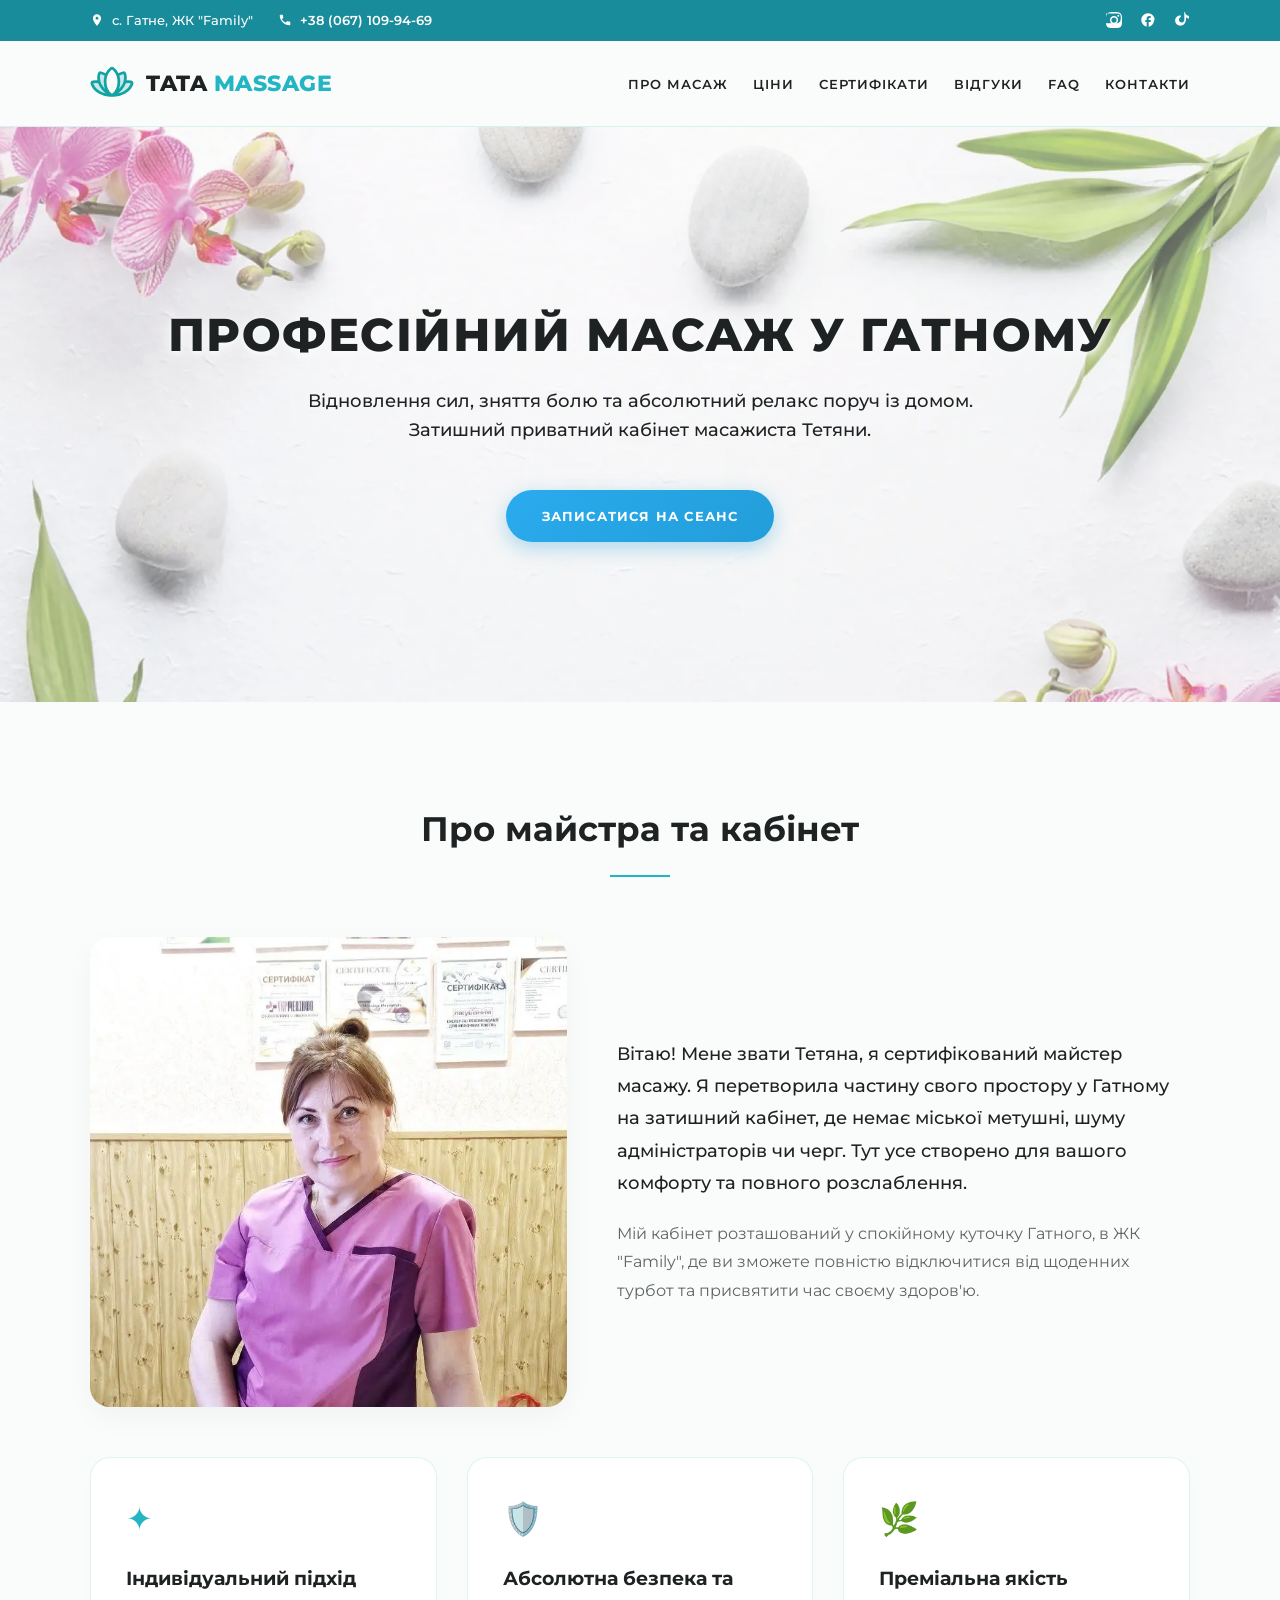
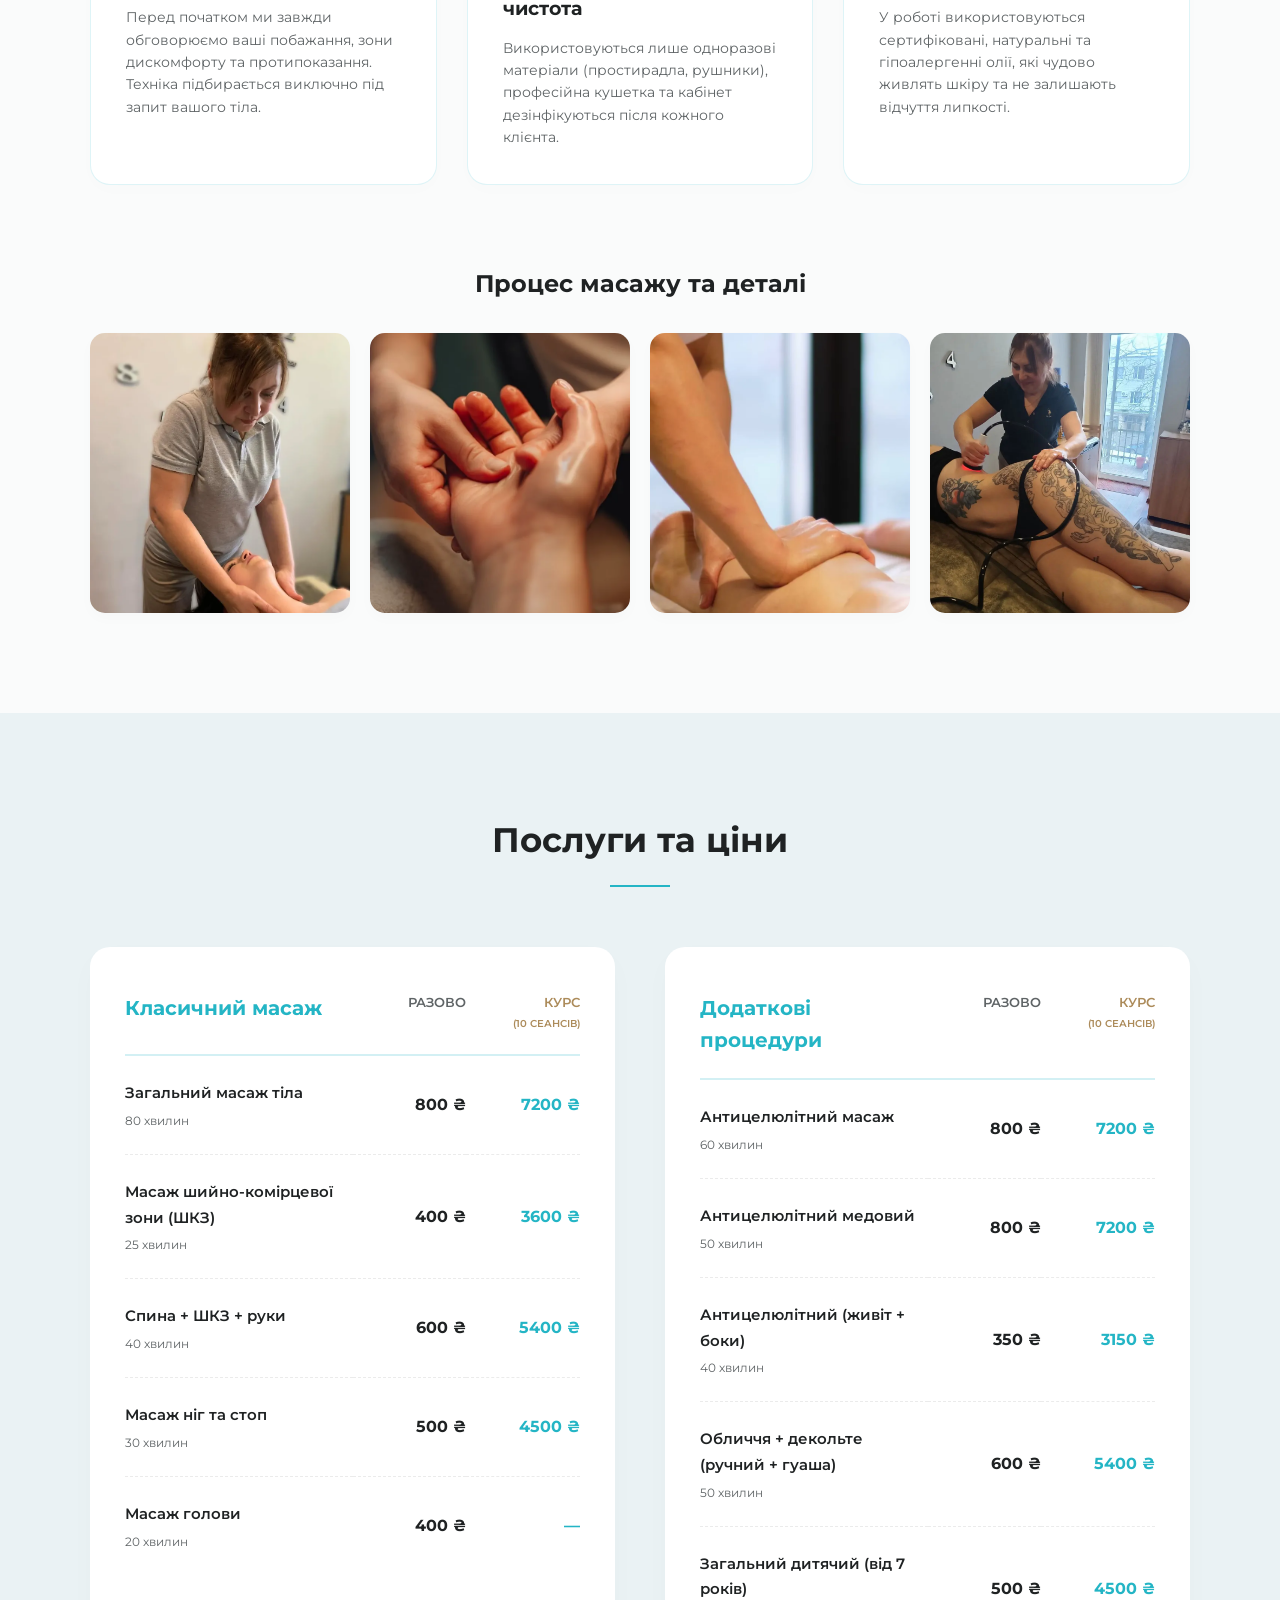
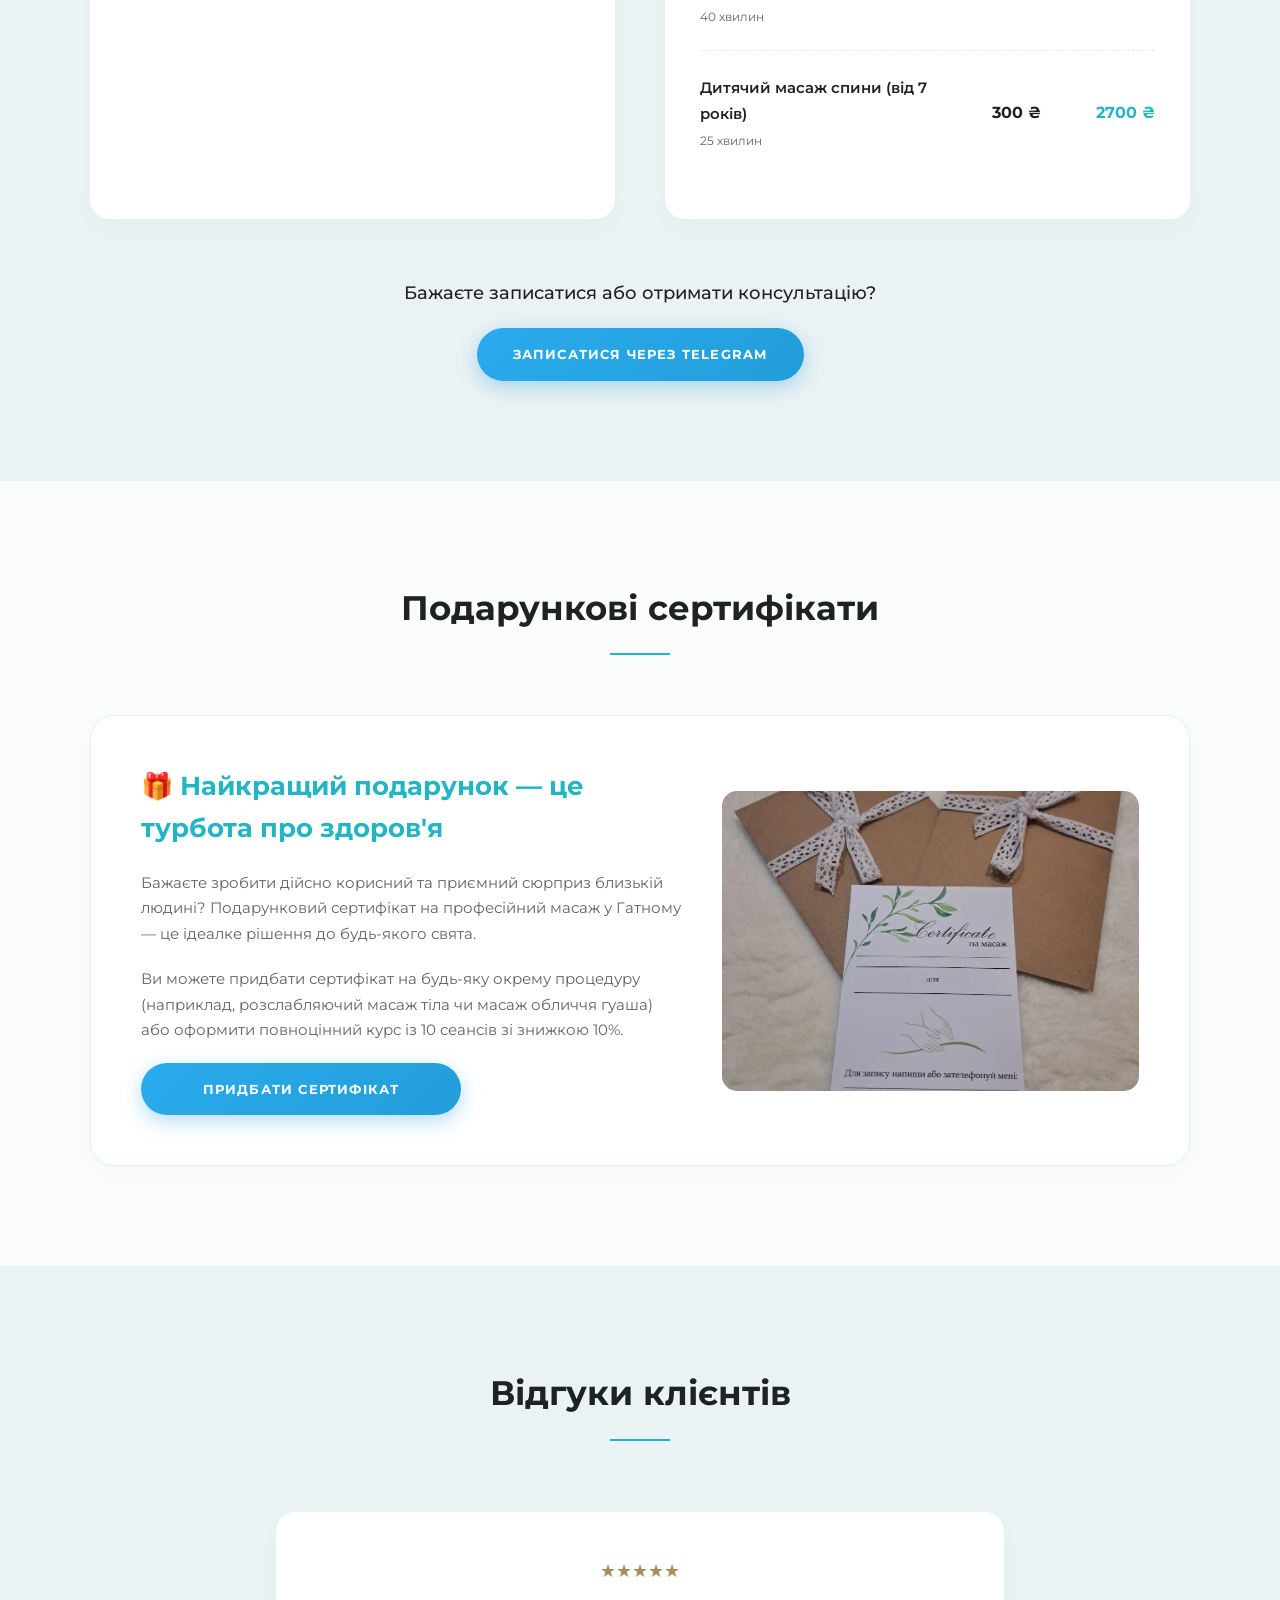
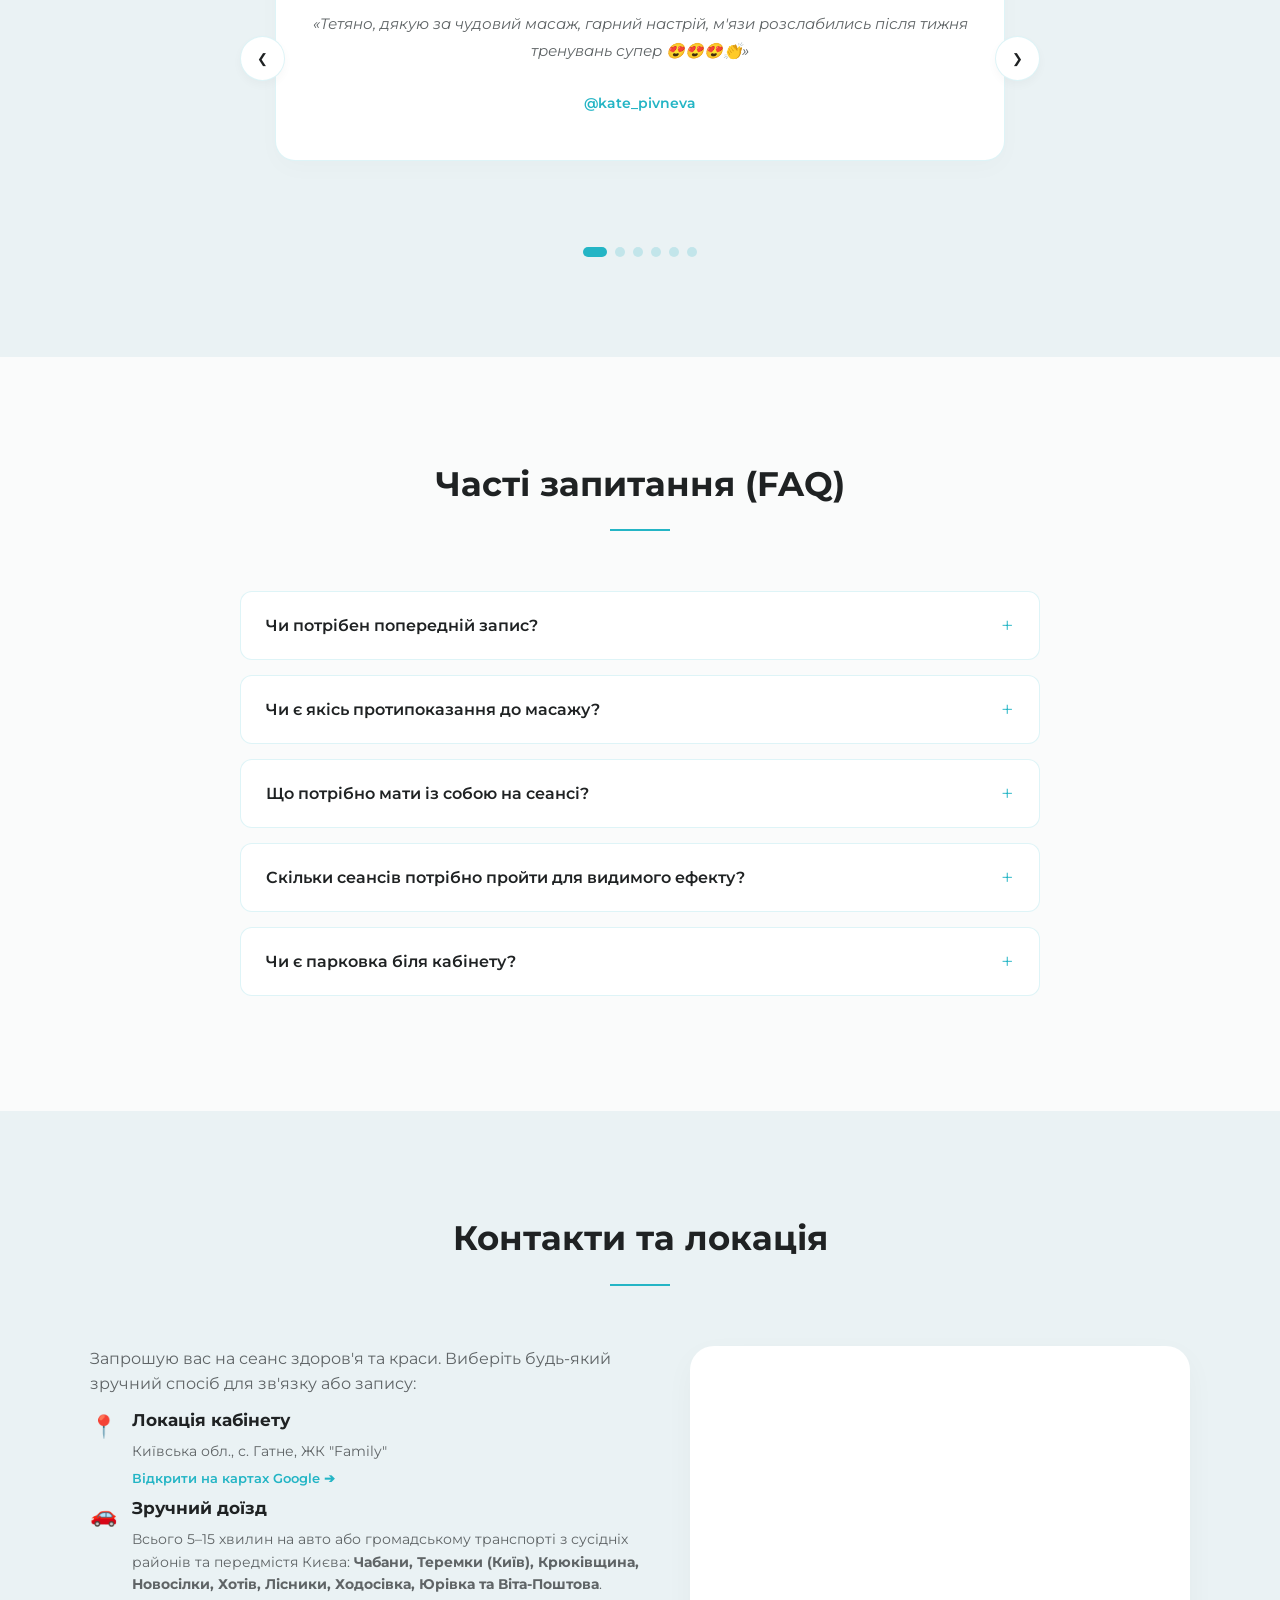
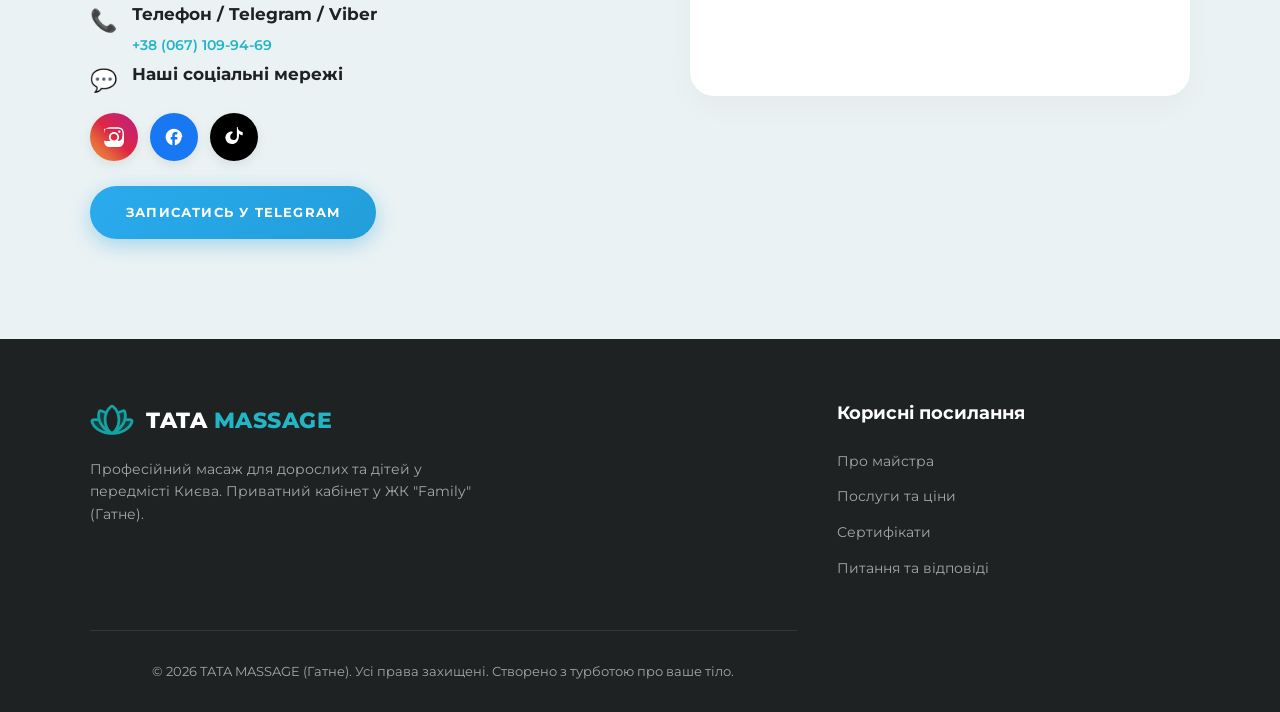
==== commit 0dd604bf: "Add files via upload" ====
--- a/index.html
+++ b/index.html
@@ -46,7 +46,7 @@
     <link rel="preconnect" href="https://www.googletagmanager.com">
     <link rel="dns-prefetch" href="https://www.googletagmanager.com">
 
-    <!-- Предварительная загрузка LCP-изображения (фонового баннера) -->
+    <!-- Предварительная загрузка LCP-изображения (фонового баннера) с наивысшим приоритетом загрузки -->
     <link rel="preload" as="image" href="images/hero-bg-spa.webp" type="image/webp" fetchpriority="high">
 
     <!-- Мета-теги Open Graph для красивого отображения ссылки в мессенджерах (Viber, Telegram, FB, WhatsApp) -->
@@ -171,7 +171,7 @@
     background-color: var(--dark-teal);
     color: #ffffff;
     font-size: 13px;
-    padding: 8px 0; /* Сделано более компактным по вертикали */
+    padding: 10px 0;
     font-weight: 500;
 }
 
@@ -205,7 +205,7 @@
 
 .top-bar-right {
     display: flex;
-    gap: 18px; /* Восстановлен исходный красивый зазор */
+    gap: 18px;
     align-items: center;
 }
 
@@ -1043,7 +1043,7 @@
     /* Верхняя инфо-панель активна на смартфонах и перестроена по схеме пользователя */
     .top-bar {
         display: block;
-        padding: 6px 0; /* Уменьшено для компактности на мобильных */
+        padding: 10px 0;
         font-size: 12px; /* Увеличили до комфортного для чтения и SEO размера */
     }
 
@@ -1058,26 +1058,14 @@
         display: flex;
         flex-direction: column; /* Столбик: Локация сверху, телефон снизу */
         align-items: flex-start; /* Прижаты к левому краю */
-        gap: 4px; /* Компактный зазор между строками */
-    }
-
-    .top-bar-item {
-        padding: 2px 0; /* Аккуратный отступ */
+        gap: 6px;
     }
 
     .top-bar-right {
         display: flex;
         justify-content: flex-end;
         align-items: center;
-        gap: 2px; /* Компактный зазор для мобильных */
-    }
-
-    .top-social-icon {
-        display: inline-flex;
-        align-items: center;
-        justify-content: center;
-        width: 36px; /* Компактный размер тач-зоны на мобильных */
-        height: 36px;
+        gap: 15px; /* Зазор между иконками соцсетей */
     }
 
     /* Меню и логотип на мобильных */
@@ -1541,7 +1529,7 @@
                     </div>
 
                     <div class="faq-item">
-                        <button class="faq-question">Скільки сеансів нужно пройти для видимого ефекту?</button>
+                        <button class="faq-question">Скільки сеансів потрібно пройти для видимого ефекту?</button>
                         <div class="faq-answer">
                             <p>Для зняття гострої втоми та легкого розслаблення може вистачити й одного візиту. Проте для досягнення стійкого оздоровчого, лімфодренажного чи антицелюлітного ефекту рекомендується проходити повноцінний курс із 10 сеансів (діє знижка 10%).</p>
                         </div>
@@ -1604,7 +1592,7 @@
                         <div class="social-links-grid">
                             <a href="https://www.instagram.com/tata.massages/" target="_blank" class="social-link-item brand-instagram" aria-label="Instagram">
                                 <svg viewBox="0 0 24 24">
-                                    <path d="M12 2.163c3.204 0 3.584.012 4.85.07 3.252.148 4.771 1.691 4.919 2.583.543 2.115.543 5.485 0 7.37-.113 2.457-1.666 4.316-4.919 4.568-1.745.105-2.223.136-7.85.136-5.628 0-6.106-.031-7.85-.136-3.253-.252-4.806-2.112-4.919-4.568-.543-1.885-.543-5.255 0-7.37.148-.892 1.667-2.435 4.919-2.583 1.266-.058 1.646-.07 4.85-.07zm0-2c-3.259 0-3.667.014-4.947.072-4.358.2-6.78 2.618-6.98 6.98-.059 1.281-.073 1.689-.073 4.948 0 3.259.014 3.668.072 4.948.2 4.358 2.618 6.78 6.98 6.98 1.281.058 1.689.072 4.948.072 3.259 0 3.668-.014 4.948-.072 4.354-.2 6.782-2.618 6.979-6.98.059-1.28.073-1.689.073-4.948 0-3.259-.014-3.667-.072-4.947-.196-4.354-2.617-6.78-6.979-6.98-1.281-.059-1.69-.073-4.949-.073zm0 5.838c-3.403 0-6.162 2.759-6.162 6.162s2.759 6.163 6.162 6.163 6.162-2.759 6.162-6.163c0-3.403-2.759-6.162-6.162-6.162zm0 10.162c-2.209 0-4-1.79-4-4 0-2.209 1.791-4 4-4s4 1.791 4 4c0 2.21-1.791 4-4 0m6.406-11.845c-.796 0-1.441.645-1.441 1.44s.645 1.44 1.441 1.44c.795 0 1.439-.645 1.439-1.44s-.644-1.44-1.439-1.44z"/>
+                                    <path d="M12 2.163c3.204 0 3.584.012 4.85.07 3.252.148 4.771 1.691 4.919 2.583.543 2.115.543 5.485 0 7.37-.113 2.457-1.666 4.316-4.919 4.568-1.745.105-2.223.136-7.85.136-5.628 0-6.106-.031-7.85-.136-3.253-.252-4.806-2.112-4.919-4.568-.543-1.885-.543-5.255 0-7.37.148-.892 1.667-2.435 4.919-2.583 1.266-.058 1.646-.07 4.85-.07zm0-2c-3.259 0-3.667.014-4.947.072-4.358.2-6.78 2.618-6.98 6.98-.059 1.281-.073 1.689-.073 4.948 0 3.259.014 3.668.072 4.948.2 4.358 2.618 6.78 6.98 6.98 1.281.058 1.689.072 4.948.072 3.259 0 3.668-.014 4.948-.072 4.354-.2 6.782-2.618 6.979-6.98.059-1.28.073-1.689.073-4.948 0-3.259-.014-3.667-.072-4.947-.196-4.354-2.617-6.78-6.979-6.98-1.281-.059-1.69-.073-4.949-.073zm0 5.838c-3.403 0-6.162 2.759-6.162 6.162s2.759 6.163 6.162 6.163 6.162-2.759 6.162-6.163c0-3.403-2.759-6.162-6.162-6.162zm0 10.162c-2.209 0-4-1.79-4-4 0-2.209 1.791-4 4-4s4 1.791 4 4c0 2.21-1.791 4-4 4zm6.406-11.845c-.796 0-1.441.645-1.441 1.44s.645 1.44 1.441 1.44c.795 0 1.439-.645 1.439-1.44s-.644-1.44-1.439-1.44z"/>
                                 </svg>
                             </a>
                             <a href="http://facebook.com/tatmassages/" target="_blank" class="social-link-item brand-facebook" aria-label="Facebook">
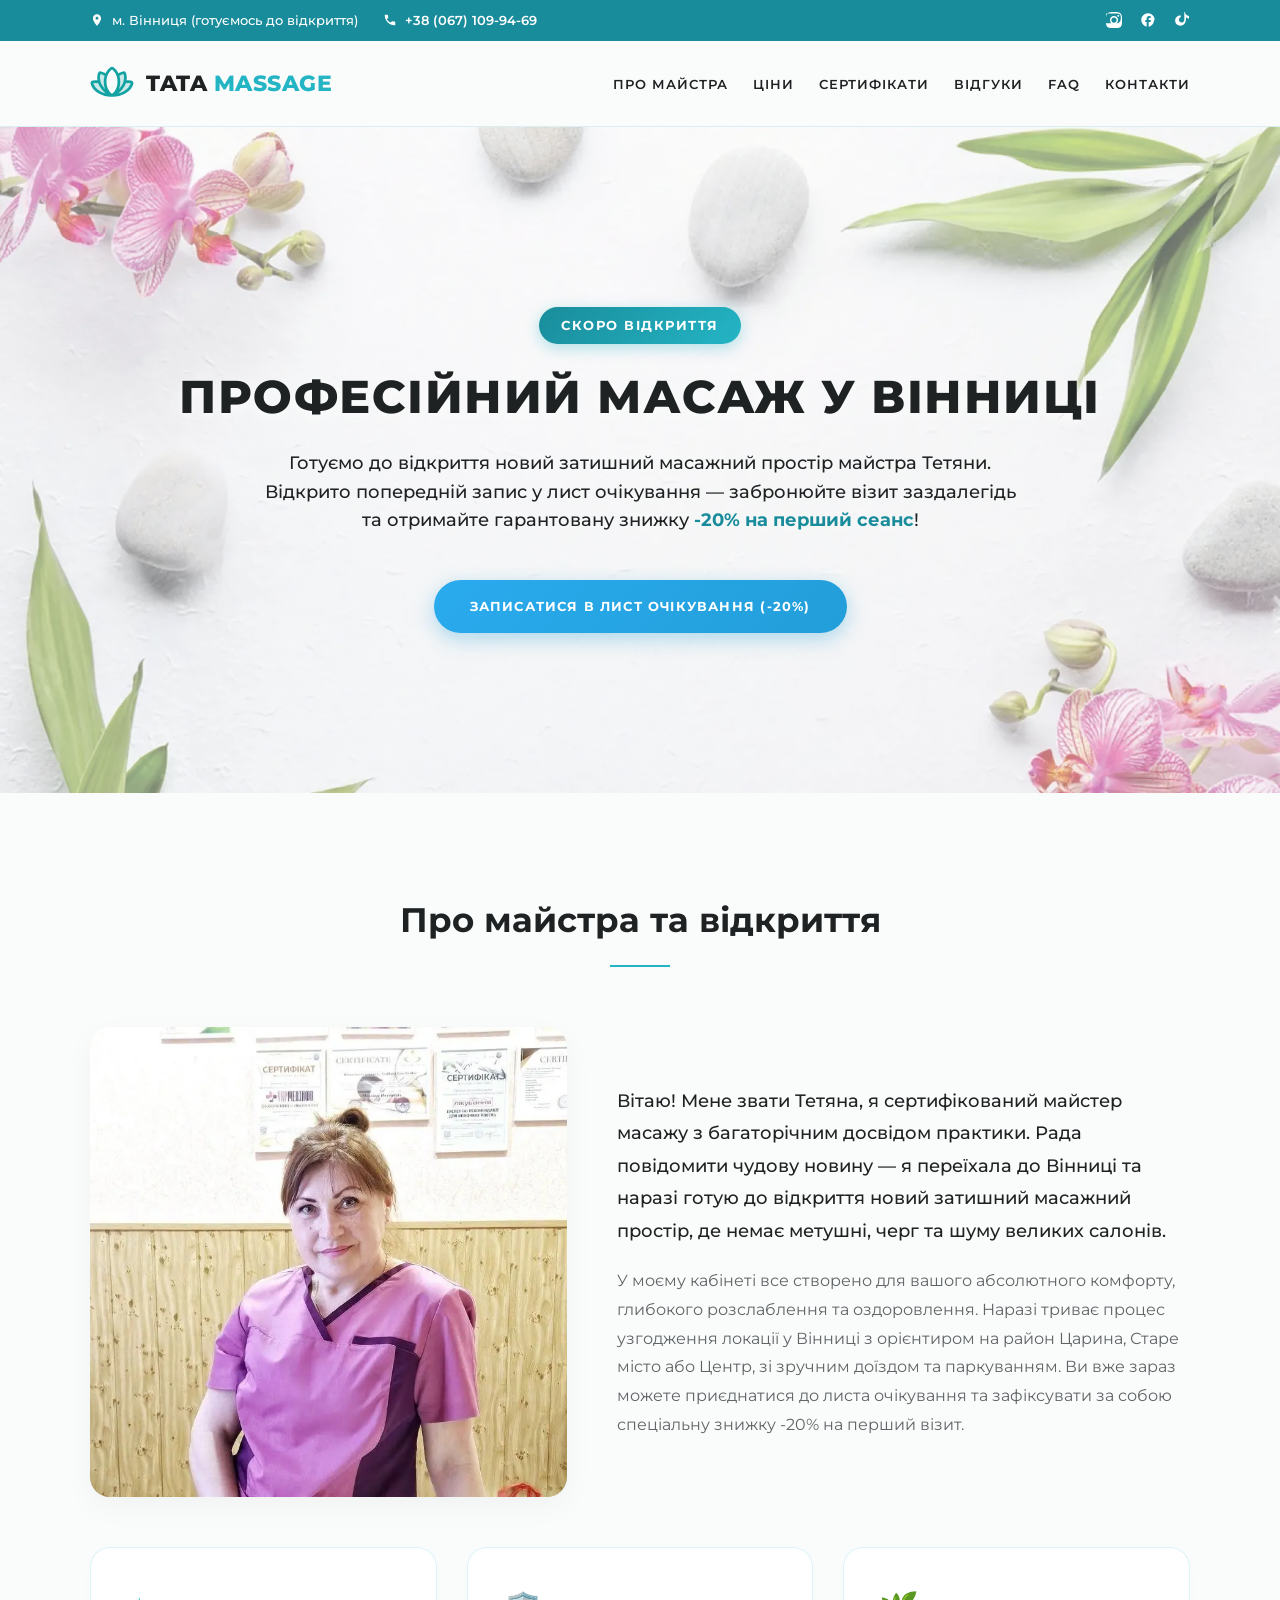
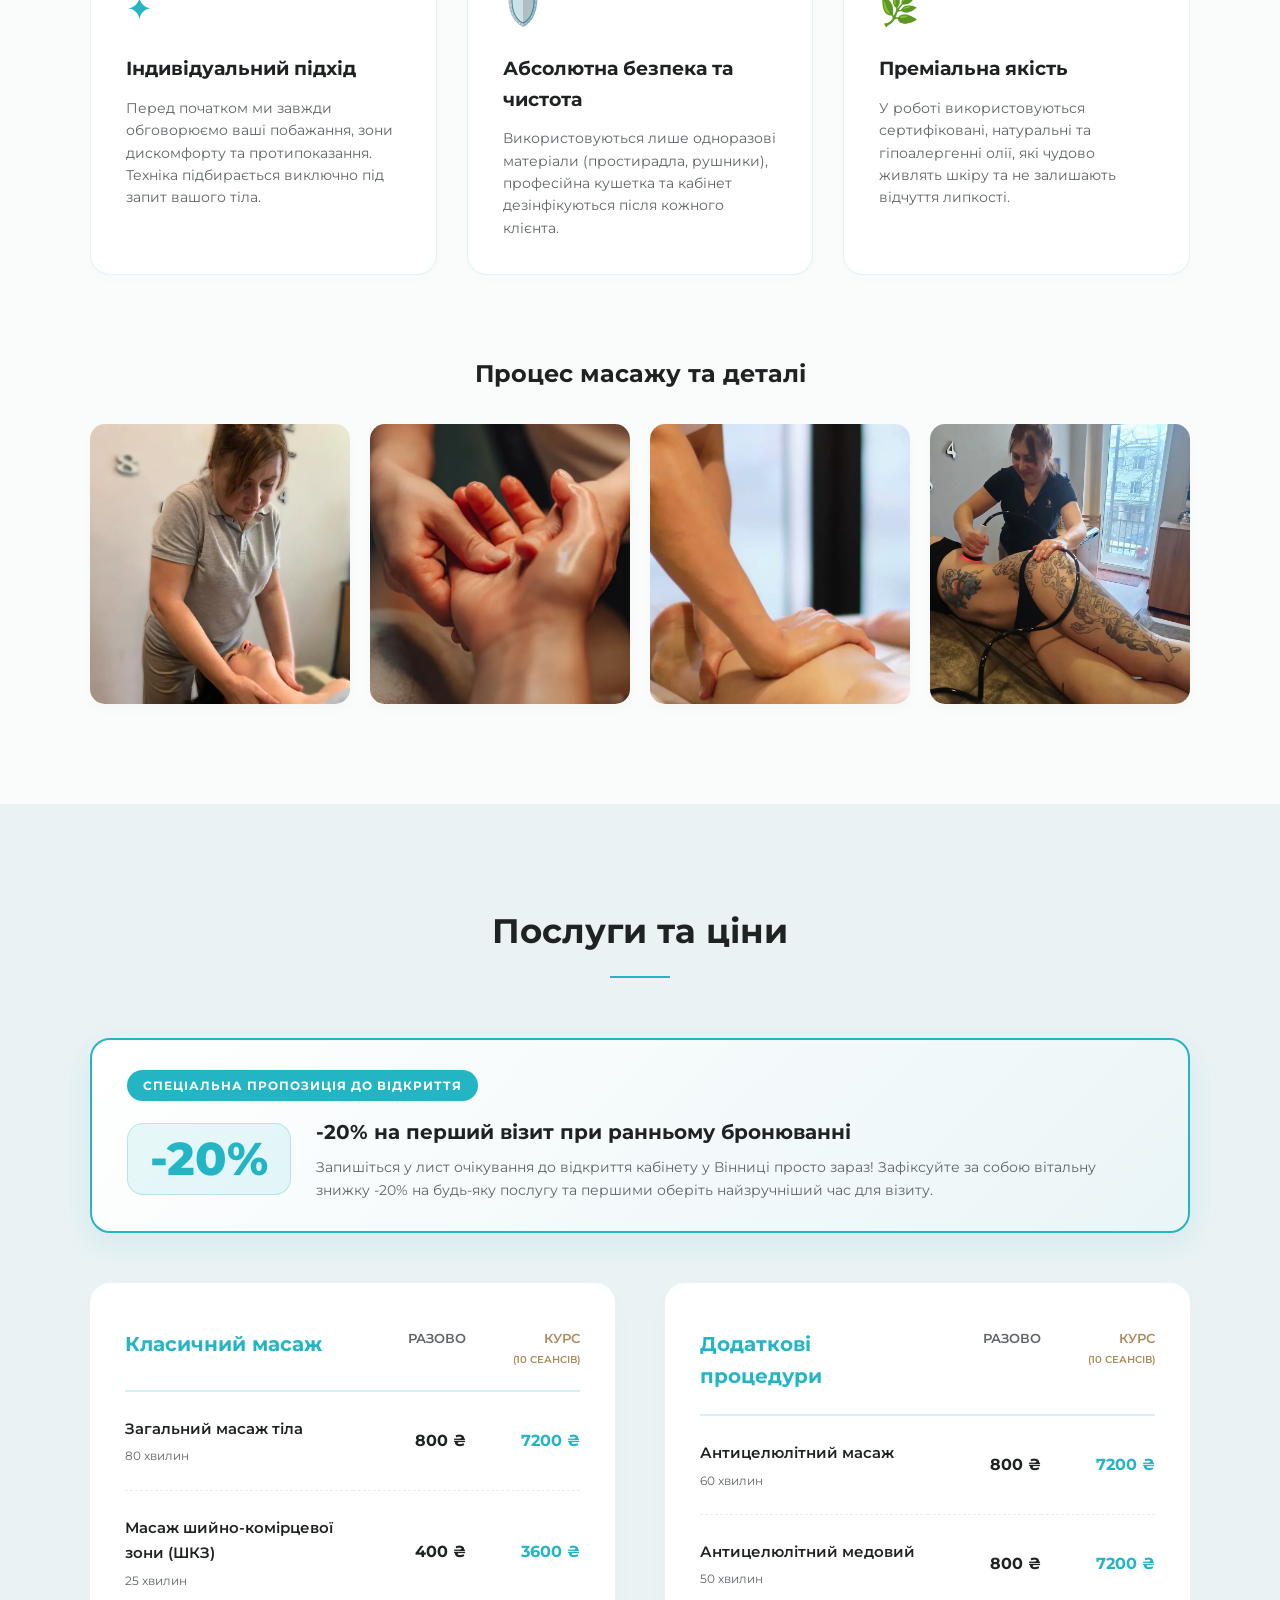
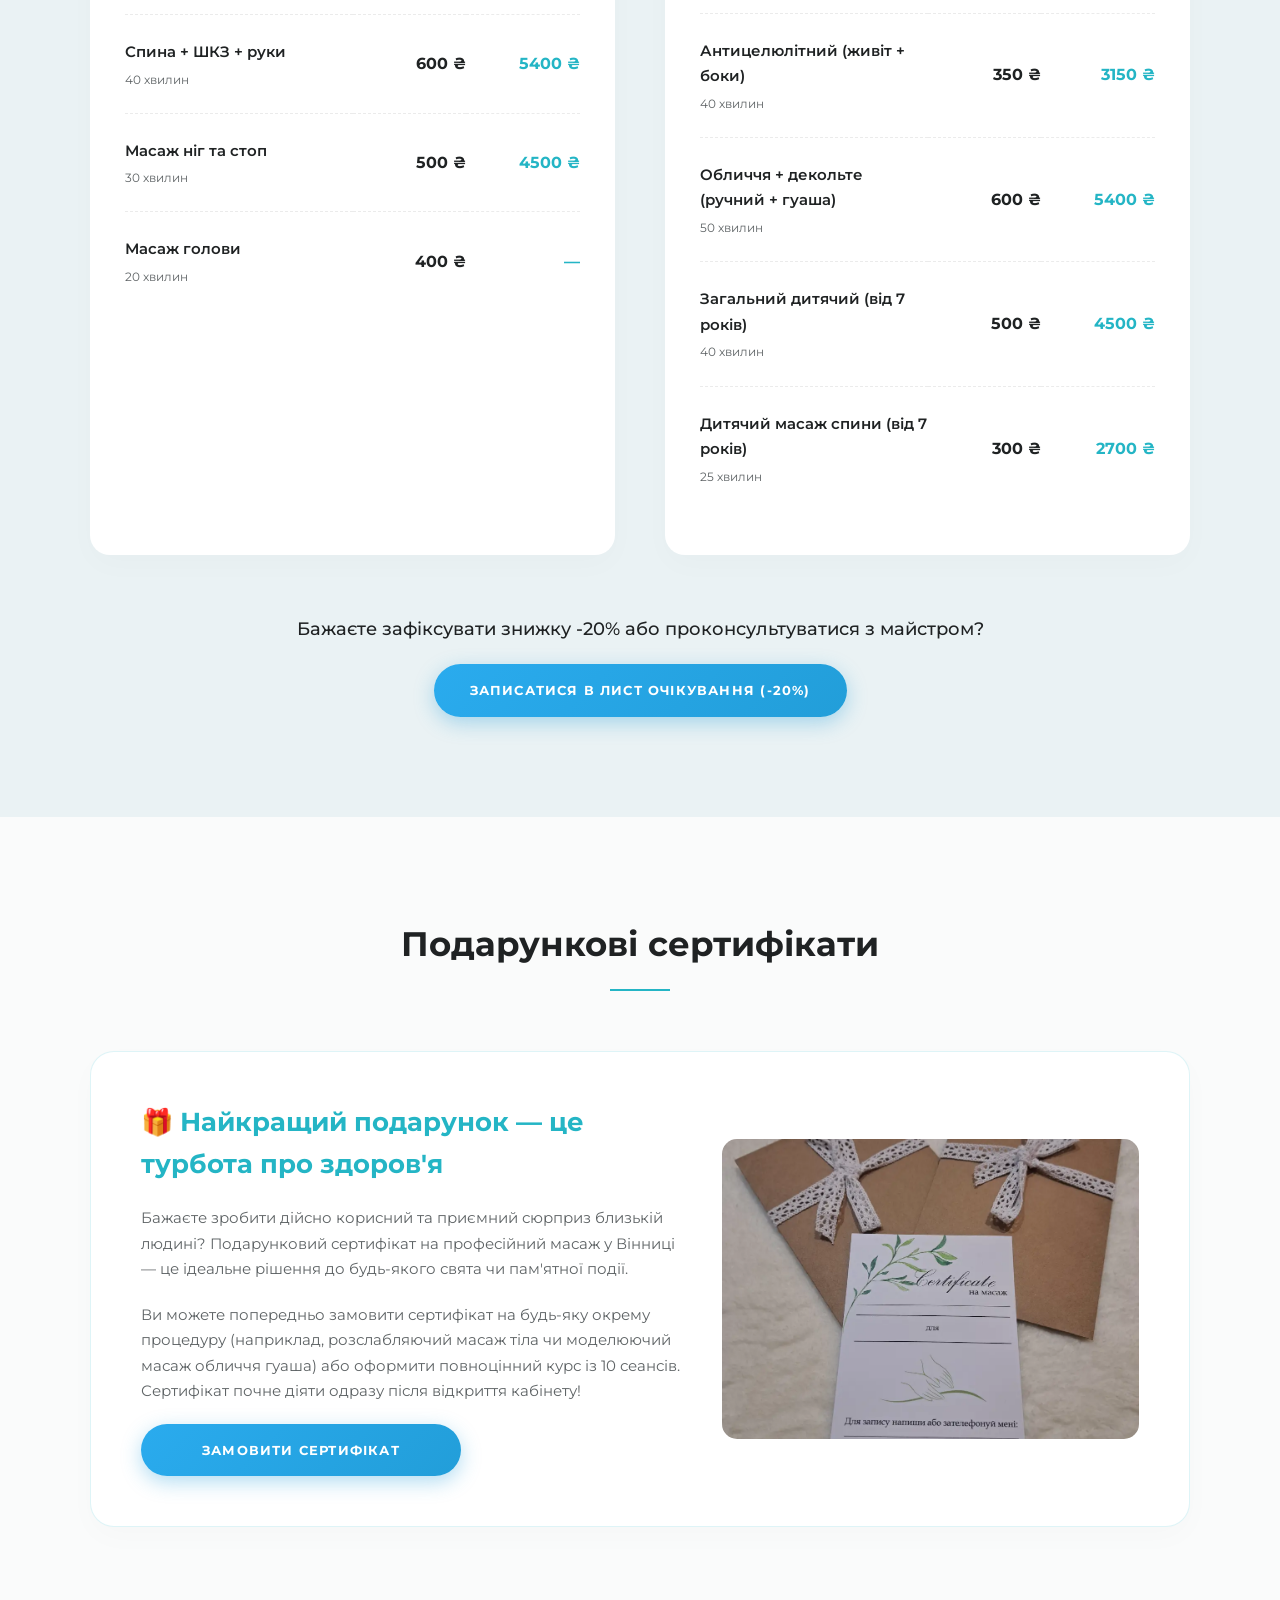
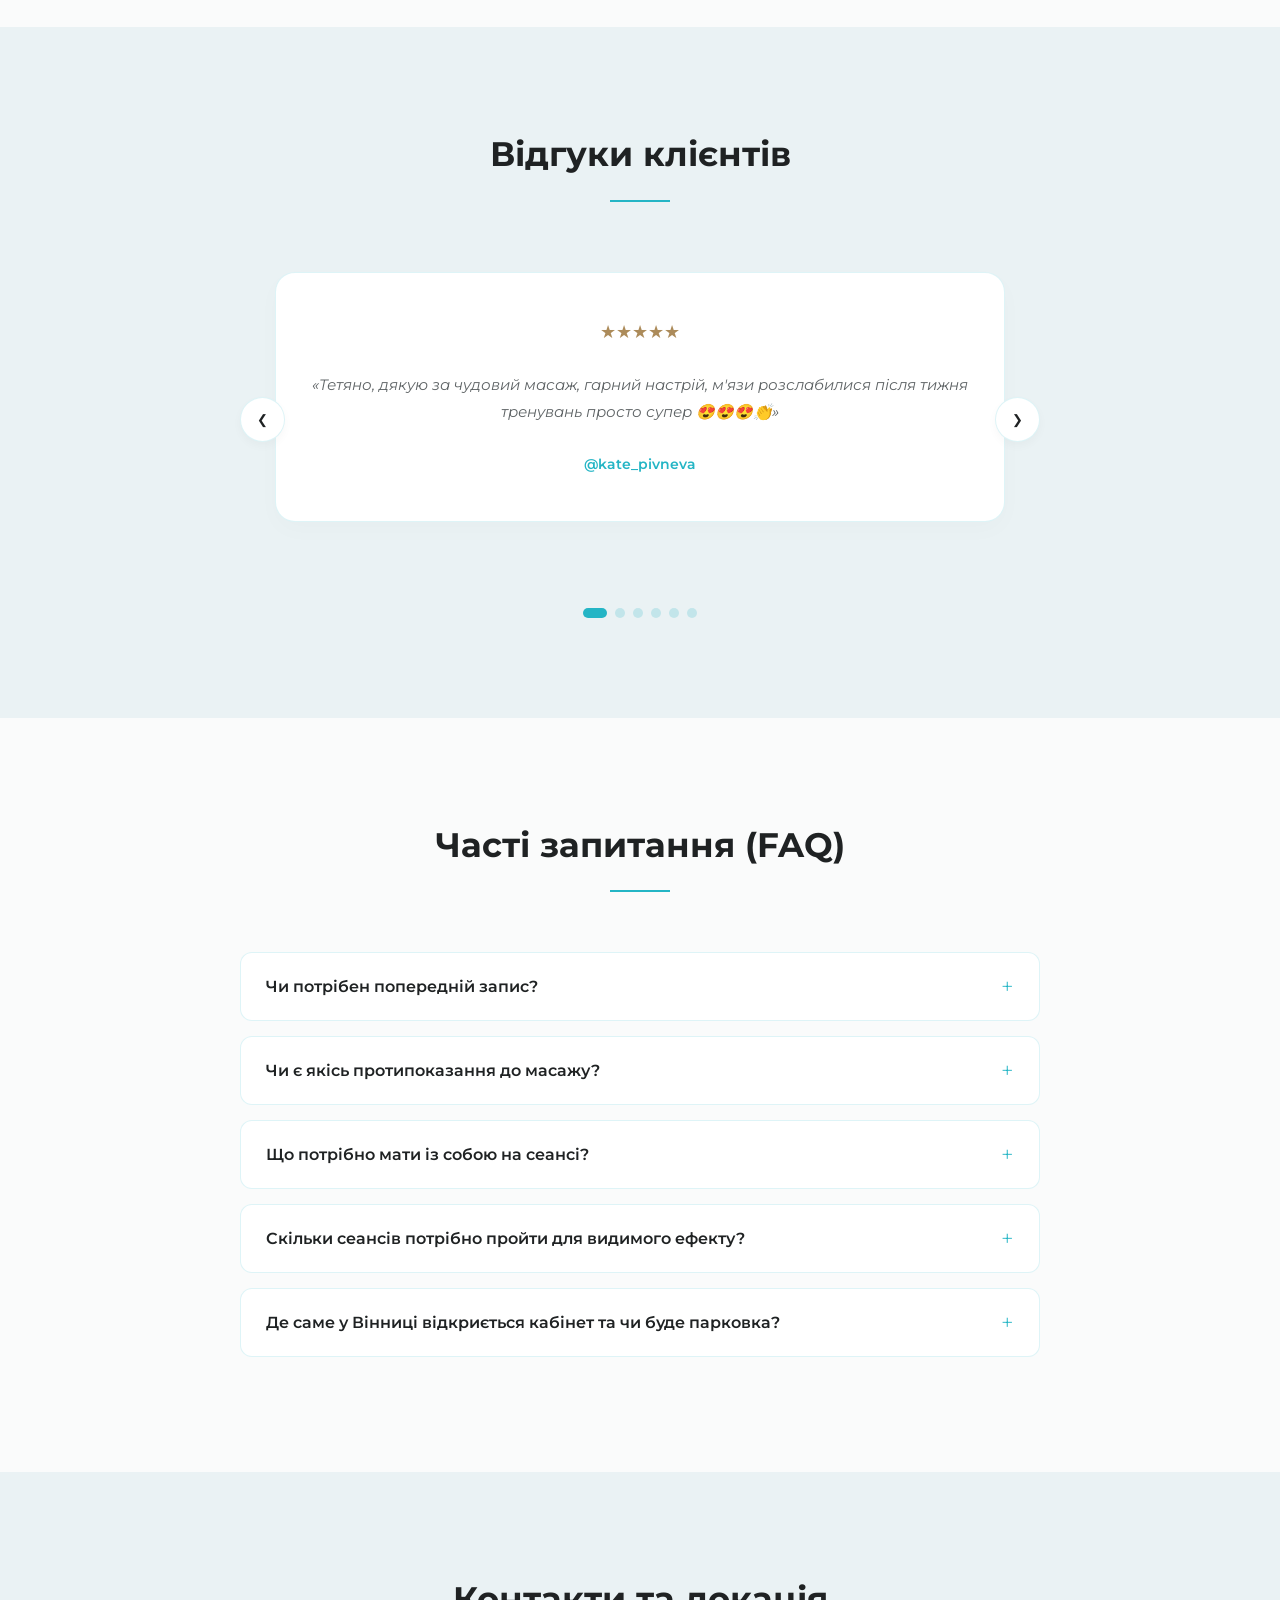
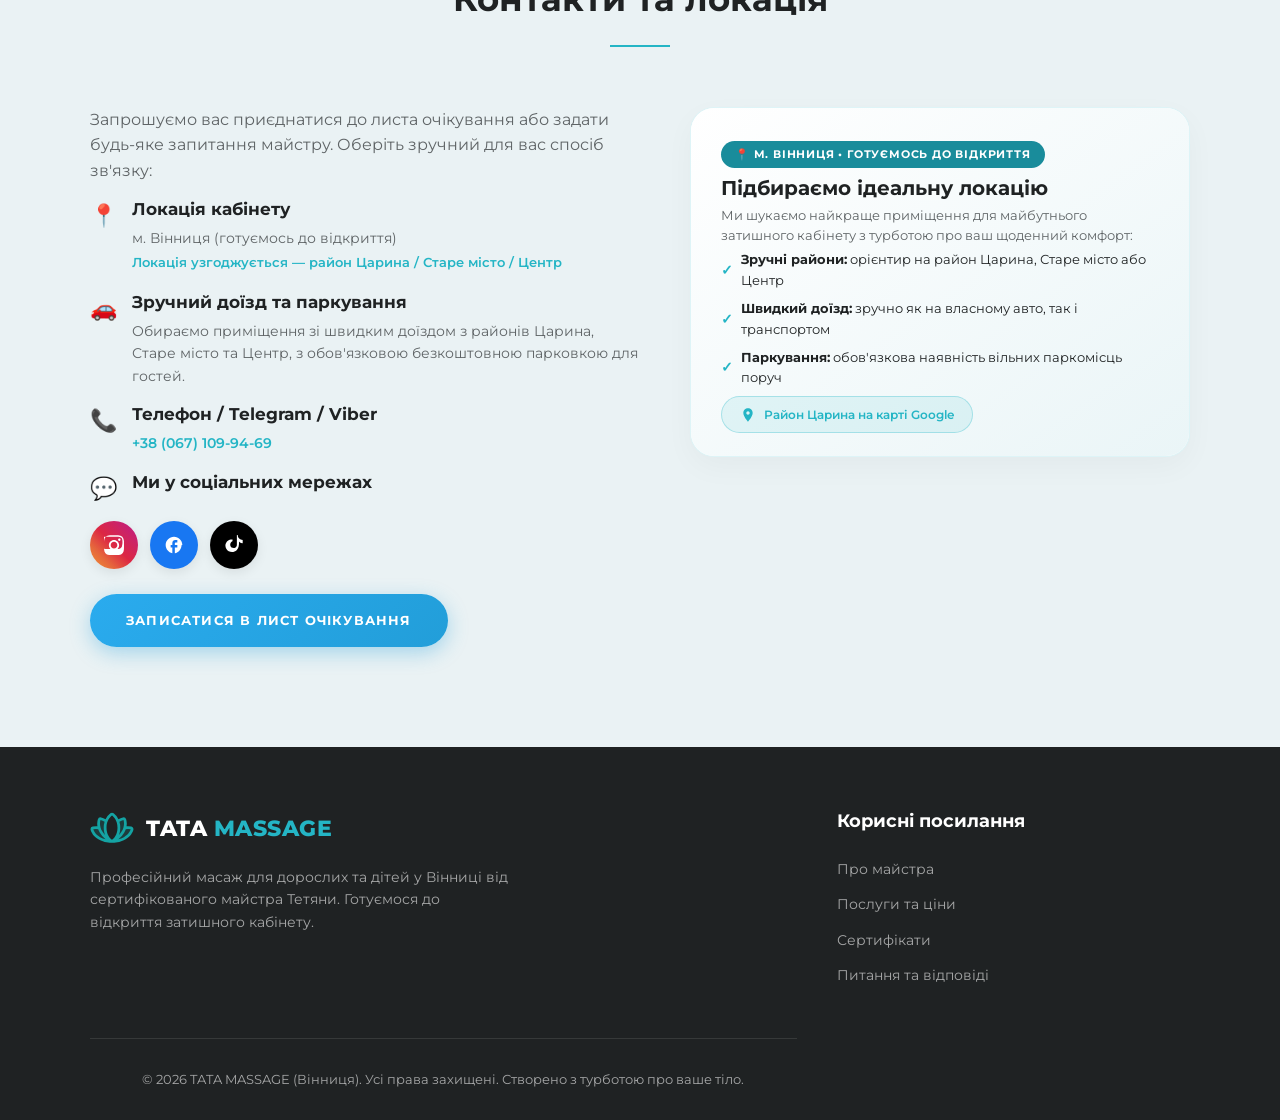
==== commit 016419de: "Add files via upload" ====
--- a/index.html
+++ b/index.html
@@ -4,28 +4,28 @@
     <meta charset="UTF-8">
     <meta name="viewport" content="width=device-width, initial-scale=1.0">
     
-    <!-- Оптимизированная "умная" загрузка Google Tag Manager -->
+    <!-- Оптимізоване "розумне" завантаження Google Tag Manager -->
     <script>
     (function() {
-        const GTM_ID = "GTM-WCPT3DMT"; // Ваш оригинальный контейнер GTM
+        const GTM_ID = "GTM-WCPT3DMT"; // Оригінальний контейнер GTM
         window.dataLayer = window.dataLayer || [];
         
         function loadGTM() {
             if (window.__gtmLoaded) return;
             window.__gtmLoaded = true;
             
-            // Инициализация слоя данных
+            // Ініціалізація шару даних
             window.dataLayer.push({ 'gtm.start': new Date().getTime(), event: 'gtm.js' });
             
-            // Динамическое добавление скрипта на страницу
+            // Динамічне додавання скрипта на сторінку
             const script = document.createElement('script');
             script.async = true;
             script.src = 'https://www.googletagmanager.com/gtm.js?id=' + GTM_ID;
             document.head.appendChild(script);
         }
 
-        // Запуск загрузки только по реальному физическому контакту (скролл, клик, тач)
-        // Исключены mousemove и setTimeout, чтобы PageSpeed не триггерил тяжелые скрипты при тесте
+        // Запуск завантаження тільки за реальним фізичним контактом (скрол, клік, тач, клавіша)
+        // Виключені mousemove та setTimeout, щоб PageSpeed не тригерив важкі скрипти при тесті
         const triggerEvents = ['click', 'scroll', 'touchstart', 'keydown'];
         triggerEvents.forEach(event => {
             window.addEventListener(event, loadGTM, { once: true, passive: true });
@@ -34,26 +34,26 @@
     </script>
     <!-- End Google Tag Manager -->
 
-    <title>TATA MASSAGE | Професійний масаж у Гатному (ЖК Family)</title>
-    <!-- Мета-описание оптимизировано под ключевые запросы соседних регионов, Киева и Виты-Почтовой -->
-    <meta name="description" content="Шукаєте професійний масаж у Гатному, Чабанах чи на Теремках? Затишний кабінет TATA MASSAGE в ЖК Family поруч із Києвом. Класичний, антицелюлітний, дитячий масаж та ліфтинг обличчя гуаша. Зручний доїзд з Крюківщини, Новосілок, Хотова, Лісників, Ходосівки, Юрівки та Віти-Поштової.">
-    <!-- Ключевые слова включают запросы на украинском и русском языках со всеми регионами -->
-    <meta name="keywords" content="tata massage, масаж гатне, масажист гатне, масаж жк family гатне, антицелюлітний масаж гатне, класичний масаж гатне, масаж спини гатне, дитячий масаж гатне, масаж обличчя гуаша гатне, масаж чабани, масаж крюківщина, масаж хотів, масаж новосілки, масаж теремки, масаж лісники, масаж ходосівка, масаж юрівка, масаж віта-поштова, масаж київ, массаж гатное, массажист гатное, массаж спины гатное, массаж лица гатное, массаж чабаны, массаж крюковщина, массаж вита-почтовая, массаж ходосовка, массаж юровка, массаж новоселки, массаж хотов">
+    <title>Масаж у Вінниці — TATA MASSAGE | Скоро відкриття</title>
+    <!-- Мета-опис оптимізовано під Вінницю та анонс відкриття кабінету зі знижкою -20% -->
+    <meta name="description" content="Професійний масаж у Вінниці (р-н Царина, Старе місто, Центр) від сертифікованого майстра Тетяни. Готуємося до відкриття кабінету! Запишіться у лист очікування зі знижкою -20%.">
+    <!-- Ключові слова для локального SEO у Вінниці -->
+    <meta name="keywords" content="масаж вінниця, масаж царина вінниця, масаж старе місто вінниця, масаж центр вінниця, масажист вінниця, професійний масаж вінниця, tata massage, класичний масаж вінниця, антицелюлітний масаж вінниця, масаж спини вінниця, масаж обличчя гуаша вінниця, дитячий масаж вінниця, лімфодренажний масаж вінниця, массаж винница, массажист винница, массаж царина винница, массаж старый город винница, массаж центр винница, массаж спины винница, антицеллюлитный массаж винница">
     
-    <!-- Оптимизация DNS-запросов к внешним серверам Google -->
+    <!-- Оптимізація DNS-запитів до зовнішніх серверів Google -->
     <link rel="preconnect" href="https://fonts.googleapis.com">
     <link rel="preconnect" href="https://fonts.gstatic.com" crossorigin>
     <link rel="preconnect" href="https://www.googletagmanager.com">
     <link rel="dns-prefetch" href="https://www.googletagmanager.com">
 
-    <!-- Предварительная загрузка LCP-изображения (фонового баннера) с наивысшим приоритетом загрузки -->
+    <!-- Попереднє завантаження LCP-зображення (фонового банера) з найвищим пріоритетом -->
     <link rel="preload" as="image" href="images/hero-bg-spa.webp" type="image/webp" fetchpriority="high">
 
-    <!-- Мета-теги Open Graph для красивого отображения ссылки в мессенджерах (Viber, Telegram, FB, WhatsApp) -->
+    <!-- Мета-теги Open Graph для відображення посилання у месенджерах та соцмережах -->
     <meta property="og:locale" content="uk_UA">
     <meta property="og:type" content="website">
-    <meta property="og:title" content="TATA MASSAGE | Професійний масаж у Гатному">
-    <meta property="og:description" content="Затишний кабінет масажу в ЖК Family поруч із Києвом. Класичний, антицелюлітний, дитячий масаж та ліфтинг обличчя гуаша.">
+    <meta property="og:title" content="Масаж у Вінниці — TATA MASSAGE | Скоро відкриття">
+    <meta property="og:description" content="Професійний масаж у Вінниці від сертифікованого майстра Тетяни. Готуємось до відкриття! Запишіться у лист очікування зі знижкою -20% на перший візит.">
     <meta property="og:url" content="https://tatamassage.pp.ua/">
     <meta property="og:site_name" content="TATA MASSAGE">
     <meta property="og:image" content="https://tatamassage.pp.ua/images/masazhist-tetiana-gatne.webp">
@@ -61,1089 +61,1272 @@
     <meta property="og:image:height" content="630">
     <meta property="og:image:type" content="image/webp">
 
-    <!-- Микроразметка Schema.org для локального продвижения и связи с Google Картами -->
-    <script type="application/ld+json">
-    {
-      "@context": "https://schema.org",
-      "@type": "ProfessionalService",
-      "name": "TATA MASSAGE",
-      "image": "https://tatamassage.pp.ua/images/logo-tata-massage.svg",
-      "@id": "https://tatamassage.pp.ua/#professional-service",
-      "url": "https://tatamassage.pp.ua/",
-      "telephone": "+380671099469",
-      "priceRange": "UAH",
-      "address": {
-        "@type": "PostalAddress",
-        "streetAddress": "ЖК Family",
-        "addressLocality": "Гатне",
-        "addressRegion": "Київська область",
-        "postalCode": "08160",
-        "addressCountry": "UA"
-      },
-      "geo": {
-        "@type": "GeoCoordinates",
-        "latitude": 50.3495764,
-        "longitude": 30.4215248
-      },
-      "openingHoursSpecification": {
-        "@type": "OpeningHoursSpecification",
-        "dayOfWeek": [
-          "Monday",
-          "Tuesday",
-          "Wednesday",
-          "Thursday",
-          "Friday",
-          "Saturday",
-          "Sunday"
-        ],
-        "opens": "09:00",
-        "closes": "21:00"
-      },
-      "sameAs": [
-        "https://www.instagram.com/tata.massages/",
-        "http://facebook.com/tatmassages/",
-        "https://www.tiktok.com/@tatamassages"
-      ]
-    }
-    </script>
-
-    <!-- Встроенные стили для максимальной скорости рендеринга -->
+    <!-- Мікророзмітка Schema.org (Офіційний валідний тип Google: HealthAndBeautyBusiness) -->
+<script type="application/ld+json">
+{
+  "@context": "https://schema.org",
+  "@type": "HealthAndBeautyBusiness",
+  "name": "TATA MASSAGE",
+  "image": "https://tatamassage.pp.ua/images/logo-tata-massage.svg",
+  "@id": "https://tatamassage.pp.ua/#business",
+  "url": "https://tatamassage.pp.ua/",
+  "telephone": "+380671099469",
+  "priceRange": "UAH",
+  "description": "Професійний класичний, оздоровчий, антицелюлітний та дитячий масаж у Вінниці (район Царина, Старе місто, Центр) від сертифікованого майстра Тетяни. Скоро відкриття затишного кабінету.",
+  "address": {
+    "@type": "PostalAddress",
+    "streetAddress": "Вінниця, р-н Царина (локація узгоджується)",
+    "addressLocality": "Вінниця",
+    "addressRegion": "Вінницька область",
+    "postalCode": "21000",
+    "addressCountry": "UA"
+  },
+  "geo": {
+    "@type": "GeoCoordinates",
+    "latitude": 49.233083,
+    "longitude": 28.468217
+  },
+  "openingHoursSpecification": {
+    "@type": "OpeningHoursSpecification",
+    "dayOfWeek": [
+      "Monday",
+      "Tuesday",
+      "Wednesday",
+      "Thursday",
+      "Friday",
+      "Saturday",
+      "Sunday"
+    ],
+    "opens": "09:00",
+    "closes": "21:00"
+  },
+  "sameAs": [
+    "https://www.instagram.com/tata.massages/",
+    "http://facebook.com/tatmassages/",
+    "https://www.tiktok.com/@tatamassages"
+  ]
+}
+</script>
+
+    <!-- Вбудовані стилі для максимальної швидкості рендерингу (PageSpeed 95-100) -->
     <style>
-   /* Современный CSS Reset */
-*, *::before, *::after {
-    box-sizing: border-box;
-    margin: 0;
-    padding: 0;
-}
-
-:root {
-    --primary-teal: #24B5C5; /* Наш фирменный бирюзовый */
-    --dark-teal: #198C9B;
-    --sage-green: #6D8E74;
-    --warm-bg: #FAFBFB; /* ХОЛОДНЫЙ ФОН: чистый, свежий ледяной белый */
-    --section-cool-bg: #EAF2F4; /* Холодный серо-бирюзовый цвет для контрастных блоков */
-    --card-bg: #FFFFFF;
-    --text-dark: #1F2223;
-    --text-muted: #5F6466;
-    --accent-gold: #AC8B5A; /* Наше элегантное золото */
-    --border-color: rgba(36, 181, 197, 0.15); /* Холодная рамка */
-    --transition: all 0.3s cubic-bezier(0.4, 0, 0.2, 1);
-    --font-main: 'Montserrat', sans-serif;
-}
-
-html {
-    scroll-behavior: smooth;
-}
-
-body {
-    font-family: var(--font-main);
-    background-color: var(--warm-bg);
-    color: var(--text-dark);
-    line-height: 1.6;
-    overflow-x: hidden;
-}
-
-h1, h2, h3, h4 {
-    font-family: var(--font-main);
-    font-weight: 700;
-}
-
-a {
-    text-decoration: none;
-    color: inherit;
-    transition: var(--transition);
-}
-
-img {
-    max-width: 100%;
-    height: auto;
-    display: block;
-}
-
-.container {
-    max-width: 1140px;
-    margin: 0 auto;
-    padding: 0 20px;
-}
-
-/* ДВУХУРОВНЕВЫЙ ХЕДЕР */
-.top-bar {
-    background-color: var(--dark-teal);
-    color: #ffffff;
-    font-size: 13px;
-    padding: 10px 0;
-    font-weight: 500;
-}
-
-.top-bar-container {
-    display: flex;
-    justify-content: space-between;
-    align-items: center;
-}
-
-.top-bar-left {
-    display: flex;
-    gap: 25px;
-    align-items: center;
-}
-
-.top-bar-item {
-    display: inline-flex;
-    align-items: center;
-    gap: 8px;
-    color: #ffffff;
-}
-
-.address-top:hover, .phone-top:hover {
-    color: rgba(255, 255, 255, 0.85);
-    transform: translateY(-0.5px);
-}
-
-.phone-top {
-    font-weight: 600;
-}
-
-.top-bar-right {
-    display: flex;
-    gap: 18px;
-    align-items: center;
-}
-
-.top-icon {
-    width: 14px;
-    height: 14px;
-    fill: #ffffff;
-}
-
-.top-social-icon {
-    display: inline-flex;
-    align-items: center;
-    transition: var(--transition);
-}
-
-.top-social-icon svg {
-    fill: #ffffff;
-    width: 16px;
-    height: 16px;
-}
-
-.top-social-icon:hover {
-    transform: translateY(-1px) scale(1.1);
-}
-
-header {
-    position: sticky;
-    top: 0;
-    background-color: rgba(250, 251, 251, 0.96); /* Подстроен под новый холодный цвет */
-    backdrop-filter: blur(8px);
-    z-index: 1000;
-    border-bottom: 1px solid var(--border-color);
-}
-
-.header-container {
-    display: flex;
-    justify-content: space-between;
-    align-items: center;
-    height: 85px;
-}
-
-.logo-block {
-    display: flex;
-    align-items: center;
-    gap: 12px;
-}
-
-.logo-img {
-    width: 44px;
-    height: 44px;
-    object-fit: contain;
-}
-
-.logo-text {
-    font-family: var(--font-main);
-    font-size: 22px;
-    font-weight: 800;
-    letter-spacing: 0.5px;
-    color: var(--text-dark);
-}
-
-.logo-text span {
-    color: var(--primary-teal);
-}
-
-.nav-menu {
-    display: flex;
-    list-style: none;
-    gap: 25px;
-}
-
-.nav-link {
-    font-size: 13px;
-    font-weight: 600;
-    text-transform: uppercase;
-    letter-spacing: 1px;
-    position: relative;
-    padding: 5px 0;
-}
-
-.nav-link::after {
-    content: '';
-    position: absolute;
-    width: 0;
-    height: 2px;
-    bottom: 0;
-    left: 0;
-    background-color: var(--primary-teal);
-    transition: var(--transition);
-}
-
-.nav-link:hover {
-    color: var(--primary-teal);
-}
-
-.nav-link:hover::after {
-    width: 100%;
-}
-
-.menu-toggle {
-    display: none;
-    flex-direction: column;
-    justify-content: space-between;
-    width: 25px;
-    height: 18px;
-    background: transparent;
-    border: none;
-    cursor: pointer;
-    z-index: 1100;
-}
-
-.menu-toggle span {
-    width: 100%;
-    height: 2px;
-    background-color: var(--text-dark);
-    transition: var(--transition);
-}
-
-/* Баннер / Hero (Наложено легкое белое полупрозрачное покрытие) */
-.hero {
-    padding: 180px 0 160px 0;
-    text-align: center;
-    background-image: linear-gradient(rgba(250, 251, 251, 0.35), rgba(250, 251, 251, 0.35)), 
-                      url('images/hero-bg-spa.webp');
-    background-size: cover;
-    background-position: center top;
-    background-repeat: no-repeat;
-    background-color: var(--warm-bg);
-}
-
-.hero-title {
-    font-size: 46px;
-    line-height: 1.2;
-    margin-bottom: 25px;
-    letter-spacing: 1.5px;
-    color: var(--text-dark);
-    font-weight: 800;
-    text-shadow: 0 4px 15px rgba(250, 251, 251, 0.98), 0 2px 5px rgba(250, 251, 251, 0.98);
-}
-
-.hero-subtitle {
-    font-size: 18px;
-    color: var(--text-dark);
-    max-width: 720px;
-    margin: 0 auto 45px auto;
-    font-weight: 500;
-    text-shadow: 0 3px 10px rgba(250, 251, 251, 0.98);
-}
-
-/* Кнопка Telegram / Общая кнопка (Убраны иконки, всегда центрировано) */
-.telegram-btn {
-    display: inline-flex;
-    align-items: center;
-    justify-content: center; /* Центрирует текст при переносе */
-    text-align: center; /* Центрирует текст */
-    background: linear-gradient(135deg, #2AABEE, #229ED9);
-    color: #fff !important;
-    padding: 16px 36px;
-    font-size: 13px;
-    font-weight: 700;
-    text-transform: uppercase;
-    letter-spacing: 1.2px;
-    border-radius: 50px;
-    border: none;
-    cursor: pointer;
-    box-shadow: 0 6px 20px rgba(34, 158, 217, 0.35);
-    transition: var(--transition);
-    text-decoration: none;
-}
-
-.telegram-btn:hover {
-    transform: translateY(-2px);
-    box-shadow: 0 8px 25px rgba(34, 158, 217, 0.5);
-    background: linear-gradient(135deg, #229ED9, #1E94C7);
-}
-
-.tg-icon {
-    width: 20px;
-    height: 20px;
-    fill: currentColor;
-}
-
-/* Секции */
-.section-padding {
-    padding: 100px 0;
-}
-
-.section-title {
-    text-align: center;
-    font-size: 34px;
-    margin-bottom: 60px;
-    position: relative;
-    padding-bottom: 20px;
-    font-weight: 700;
-}
-
-.section-title::after {
-    content: '';
-    position: absolute;
-    width: 60px;
-    height: 2px;
-    background-color: var(--primary-teal);
-    bottom: 0;
-    left: 50%;
-    transform: translateX(-50%);
-}
-
-/* О мастере */
-.about-grid {
-    display: grid;
-    grid-template-columns: 1fr;
-    gap: 50px;
-    align-items: center;
-}
-
-.about-img-block img {
-    border-radius: 20px;
-    box-shadow: 0 10px 30px rgba(0,0,0,0.04);
-    width: 100%;
-    max-height: 480px;
-    object-fit: cover;
-}
-
-.about-text {
-    font-size: 16px;
-    color: var(--text-muted);
-    line-height: 1.8;
-}
-
-.intro-paragraph {
-    font-size: 18px;
-    color: var(--text-dark);
-    margin-bottom: 20px;
-    font-weight: 500;
-}
-
-.about-features {
-    display: grid;
-    grid-template-columns: repeat(auto-fit, minmax(280px, 1fr));
-    gap: 30px;
-    margin-top: 50px;
-}
-
-.feature-card {
-    background-color: var(--card-bg);
-    padding: 35px;
-    border-radius: 20px;
-    border: 1px solid var(--border-color);
-    box-shadow: 0 5px 20px rgba(0,0,0,0.01);
-}
-
-.feature-icon {
-    font-size: 32px;
-    color: var(--primary-teal);
-    margin-bottom: 20px;
-}
-
-.feature-card h3 {
-    font-size: 19px;
-    margin-bottom: 12px;
-    color: var(--text-dark);
-}
-
-.feature-card p {
-    font-size: 14px;
-    color: var(--text-muted);
-}
-
-/* Галерея */
-.gallery-title-wrapper {
-    text-align: center;
-    margin-top: 80px;
-}
-
-.gallery-subheading {
-    font-size: 24px;
-    margin-bottom: 15px;
-    color: var(--text-dark);
-}
-
-.gallery-grid {
-    display: grid;
-    grid-template-columns: repeat(auto-fit, minmax(220px, 1fr));
-    gap: 20px;
-    margin-top: 30px;
-}
-
-.gallery-item {
-    overflow: hidden;
-    border-radius: 15px;
-    height: 280px;
-    box-shadow: 0 5px 15px rgba(0,0,0,0.02);
-}
-
-.gallery-item img {
-    width: 100%;
-    height: 100%;
-    object-fit: cover;
-    transition: var(--transition);
-}
-
-.gallery-item:hover img {
-    transform: scale(1.04);
-}
-
-/* Цены - Холодный фоновый оттенок */
-.prices {
-    background-color: var(--section-cool-bg);
-}
-
-.price-grid {
-    display: grid;
-    grid-template-columns: repeat(auto-fit, minmax(320px, 1fr));
-    gap: 50px;
-}
-
-.price-category {
-    background-color: var(--card-bg);
-    padding: 45px 35px;
-    border-radius: 20px;
-    box-shadow: 0 10px 30px rgba(0,0,0,0.02);
-}
-
-.price-table {
-    width: 100%;
-    border-collapse: collapse;
-}
-
-.price-table th {
-    font-family: var(--font-main);
-    font-size: 20px;
-    font-weight: 700;
-    color: var(--primary-teal);
-    padding-bottom: 22px;
-    border-bottom: 2px solid rgba(36, 181, 197, 0.2);
-    vertical-align: top; /* Изменено на top для идеального выравнивания шапки по горизонтали */
-}
-
-.price-table th:first-child {
-    text-align: left;
-    width: 50%;
-}
-
-.price-table th:nth-child(2) {
-    text-align: right;
-    width: 25%;
-    font-size: 13px;
-    text-transform: uppercase;
-    font-weight: 600;
-    color: var(--text-muted);
-}
-
-/* Шапка колонки КУРС (10 сеансів) */
-.price-table th:nth-child(3) {
-    text-align: right;
-    width: 25%;
-    font-size: 13px;
-    text-transform: uppercase;
-    font-weight: 600;
-    color: var(--accent-gold);
-}
-
-/* Подстрочник для (10 сеансів) на второй строке - наследует цвет заголовка КУРС */
-.th-sub {
-    display: block;
-    font-size: 10px; /* Уменьшено до 10px, чтобы текст на смартфонах не плыл */
-    font-weight: 600; 
-    text-transform: uppercase; 
-    margin-top: 3px;
-    color: inherit; 
-}
-
-.price-table td {
-    padding: 24px 0; /* Просторное вертикальное расстояние */
-    border-bottom: 1px dashed rgba(0, 0, 0, 0.08);
-}
-
-.price-table tr:last-child td {
-    border-bottom: none;
-}
-
-.price-name {
-    font-size: 15px;
-    font-weight: 600;
-    color: var(--text-dark);
-}
-
-.price-time {
-    display: block;
-    font-size: 12px;
-    color: var(--text-muted);
-    font-weight: 400;
-    margin-top: 5px;
-}
-
-.val {
-    font-size: 16px;
-    font-weight: 700;
-    color: var(--text-dark);
-    text-align: right;
-}
-
-.val-discount {
-    font-size: 16px;
-    font-weight: 700;
-    color: var(--primary-teal);
-    text-align: right;
-}
-
-.price-cta {
-    text-align: center;
-    margin-top: 60px;
-}
-
-.price-cta p {
-    font-size: 18px;
-    margin-bottom: 20px;
-    font-weight: 500;
-}
-
-/* Сертификаты */
-.gift-block {
-    background-color: var(--card-bg);
-    padding: 50px;
-    border-radius: 24px;
-    border: 1px solid var(--border-color);
-    box-shadow: 0 10px 30px rgba(0,0,0,0.02);
-    display: grid;
-    grid-template-columns: 1fr;
-    gap: 40px;
-    align-items: center;
-}
-
-.gift-subtitle {
-    font-size: 26px;
-    margin-bottom: 20px;
-    color: var(--primary-teal);
-}
-
-.gift-text p {
-    font-size: 15px;
-    color: var(--text-muted);
-    margin-bottom: 20px;
-    line-height: 1.7;
-}
-
-/* Кнопка сертификата (Текст по центру) */
-.cert-btn {
-    text-align: center;
-    justify-content: center;
-    max-width: 320px;
-    display: inline-flex;
-    width: 100%;
-}
-
-.gift-img img {
-    border-radius: 15px;
-    width: 100%;
-    max-height: 300px;
-    object-fit: cover;
-}
-
-/* Карусель отзывов - Холодный фоновый оттенок */
-.reviews-section {
-    background-color: var(--section-cool-bg);
-}
-
-.carousel-container {
-    max-width: 750px;
-    margin: 0 auto;
-    position: relative;
-    display: flex;
-    align-items: center;
-}
-
-.carousel-viewport {
-    overflow: hidden;
-    width: 100%;
-    border-radius: 20px;
-}
-
-.carousel-track {
-    display: flex;
-    transition: transform 0.4s cubic-bezier(0.25, 1, 0.5, 1);
-}
-
-.review-slide {
-    flex: 0 0 100%;
-    padding: 10px;
-}
-
-.review-card {
-    background-color: var(--card-bg);
-    padding: 45px 35px;
-    border-radius: 20px;
-    box-shadow: 0 8px 25px rgba(0,0,0,0.02);
-    border: 1px solid var(--border-color);
-    min-height: 250px;
-    display: flex;
-    flex-direction: column;
-    justify-content: space-between;
-    text-align: center;
-}
-
-.review-stars {
-    color: var(--accent-gold);
-    font-size: 18px;
-    margin-bottom: 20px;
-}
-
-.review-text {
-    font-size: 15px;
-    color: var(--text-muted);
-    font-style: italic;
-    margin-bottom: 25px;
-    line-height: 1.8;
-}
-
-.review-tag {
-    font-size: 14px;
-    font-weight: 600;
-    color: var(--primary-teal);
-}
-
-.carousel-btn {
-    background: var(--card-bg);
-    border: 1px solid var(--border-color);
-    color: var(--text-dark);
-    width: 45px;
-    height: 45px;
-    border-radius: 50%;
-    cursor: pointer;
-    display: flex;
-    align-items: center;
-    justify-content: center;
-    position: absolute;
-    z-index: 10;
-    transition: var(--transition);
-    box-shadow: 0 4px 10px rgba(0,0,0,0.03);
-}
-
-.carousel-btn:hover {
-    background-color: var(--primary-teal);
-    color: #fff;
-    border-color: var(--primary-teal);
-}
-
-.carousel-btn.prev {
-    left: -25px;
-}
-
-.carousel-btn.next {
-    right: -25px;
-}
-
-.carousel-dots {
-    display: flex;
-    justify-content: center;
-    gap: 8px;
-    margin-top: 30px;
-}
-
-.dot {
-    width: 10px;
-    height: 10px;
-    border-radius: 50%;
-    background-color: rgba(36, 181, 197, 0.2);
-    cursor: pointer;
-    transition: var(--transition);
-}
-
-.dot.active {
-    background-color: var(--primary-teal);
-    width: 24px;
-    border-radius: 10px;
-}
-
-/* FAQ (Аккордеон) */
-.faq-container {
-    max-width: 800px;
-    margin: 0 auto;
-}
-
-.faq-item {
-    background-color: var(--card-bg);
-    border-radius: 12px;
-    margin-bottom: 15px;
-    border: 1px solid var(--border-color);
-    overflow: hidden;
-    transition: var(--transition);
-}
-
-.faq-question {
-    width: 100%;
-    background: none;
-    border: none;
-    text-align: left;
-    padding: 20px 25px;
-    font-size: 16px;
-    font-weight: 600;
-    color: var(--text-dark);
-    font-family: var(--font-main);
-    cursor: pointer;
-    display: flex;
-    justify-content: space-between;
-    align-items: center;
-    transition: var(--transition);
-}
-
-.faq-question::after {
-    content: '+';
-    font-size: 22px;
-    color: var(--primary-teal);
-    font-weight: 300;
-    transition: var(--transition);
-}
-
-.faq-item.active {
-    border-color: var(--primary-teal);
-}
-
-.faq-item.active .faq-question {
-    color: var(--primary-teal);
-}
-
-.faq-item.active .faq-question::after {
-    content: '−';
-    transform: rotate(180deg);
-}
-
-.faq-answer {
-    max-height: 0;
-    overflow: hidden;
-    transition: max-height 0.3s cubic-bezier(0, 1, 0, 1);
-}
-
-.faq-answer p {
-    padding: 0 30px 22px 30px;
-    font-size: 14px;
-    color: var(--text-muted);
-    line-height: 1.7;
-}
-
-/* Контакты - Холодный фоновый оттенок */
-.contacts {
-    background-color: var(--section-cool-bg);
-}
-
-.contacts-grid {
-    display: grid;
-    grid-template-columns: 1fr;
-    gap: 50px;
-}
-
-.contacts-intro {
-    font-size: 16px;
-    color: var(--text-muted);
-    margin-bottom: 10px;
-}
-
-.contact-item {
-    display: flex;
-    align-items: flex-start;
-    gap: 15px;
-    margin-bottom: 5px;
-}
-
-.contact-icon {
-    font-size: 22px;
-    color: var(--primary-teal);
-    margin-top: 2px;
-}
-
-.contact-details h4 {
-    font-size: 17px;
-    margin-bottom: 6px;
-    color: var(--text-dark);
-}
-
-.contact-details p {
-    font-size: 14px;
-    color: var(--text-muted);
-}
-
-.phone-link {
-    font-weight: 600;
-    color: var(--primary-teal);
-}
-
-.phone-link:hover {
-    color: var(--dark-teal);
-}
-
-.map-link {
-    font-size: 13px;
-    color: var(--primary-teal);
-    font-weight: 600;
-    display: inline-block;
-    margin-top: 5px;
-}
-
-/* Сетка брендовых соцсетей - выровнена строго по левому краю, без текста (круглые иконки) */
-.social-links-grid {
-    display: flex;
-    gap: 12px;
-    margin-top: 15px;
-    margin-bottom: 25px; /* Зазор перед кнопкой Telegram */
-    flex-wrap: wrap;
-    justify-content: flex-start;
-}
-
-.social-link-item {
-    width: 48px; /* Фиксированная ширина для идеального круга */
-    height: 48px; /* Фиксированная высота для идеального круга */
-    border-radius: 50%; /* Превращаем в круглые иконки */
-    display: inline-flex;
-    align-items: center;
-    justify-content: center;
-    color: #ffffff !important;
-    box-shadow: 0 4px 12px rgba(0,0,0,0.08);
-    transition: var(--transition);
-}
-
-.social-link-item:hover {
-    transform: translateY(-2px);
-    box-shadow: 0 6px 15px rgba(0,0,0,0.15);
-}
-
-.social-link-item svg {
-    width: 20px; /* Увеличена иконка внутри круга для гармонии */
-    height: 20px;
-    fill: #ffffff;
-}
-
-.brand-instagram {
-    background: linear-gradient(45deg, #f09433 0%, #e6683c 25%, #dc2743 50%, #cc2366 75%, #bc1888 100%);
-}
-
-.brand-facebook {
-    background-color: #1877F2;
-}
-
-.brand-tiktok {
-    background-color: #000000;
-}
-
-.social-buttons {
-    margin-top: 15px;
-}
-
-.map-wrapper {
-    display: flex;
-    flex-direction: column;
-    gap: 12px;
-}
-
-.map-container {
-    border-radius: 24px;
-    overflow: hidden;
-    box-shadow: 0 10px 30px rgba(0,0,0,0.035);
-    min-height: 350px;
-    background-color: #fff;
-}
-
-/* Футер */
-footer {
-    background-color: var(--text-dark);
-    color: rgba(255, 255, 255, 0.6);
-    padding: 60px 0 30px 0;
-}
-
-.footer-container {
-    display: grid;
-    grid-template-columns: 1fr;
-    gap: 40px;
-}
-
-.footer-brand .logo-text {
-    color: #fff;
-}
-
-.footer-desc {
-    font-size: 14px;
-    margin-top: 15px;
-    line-height: 1.6;
-    max-width: 400px;
-}
-
-.footer-links h4 {
-    color: #fff;
-    font-size: 18px;
-    margin-bottom: 20px;
-}
-
-.footer-links ul {
-    list-style: none;
-}
-
-.footer-links li {
-    margin-bottom: 10px;
-}
-
-.footer-links a {
-    font-size: 14px;
-}
-
-.footer-links a:hover {
-    color: var(--primary-teal);
-}
-
-.footer-bottom {
-    border-top: 1px solid rgba(255,255,255,0.1);
-    padding-top: 30px;
-    text-align: center;
-    font-size: 13px;
-}
-
-/* Адаптивность */
-@media (min-width: 768px) {
-    .about-grid {
-        grid-template-columns: 1fr 1.2fr;
-    }
-    .gift-block {
-        grid-template-columns: 1.3fr 1fr;
-    }
-    .contacts-grid {
-        grid-template-columns: 1.1fr 1fr;
-    }
-    .footer-container {
-        grid-template-columns: 2fr 1fr;
-    }
-}
-
-@media (max-width: 768px) {
-    /* Верхняя инфо-панель активна на смартфонах и перестроена по схеме пользователя */
+    /* Сучасний CSS Reset */
+    *, *::before, *::after {
+        box-sizing: border-box;
+        margin: 0;
+        padding: 0;
+    }
+
+    :root {
+        --primary-teal: #24B5C5; /* Фірмовий бірюзовий */
+        --dark-teal: #198C9B;
+        --sage-green: #6D8E74;
+        --warm-bg: #FAFBFB; /* Чистий свіжий ледяний білий */
+        --section-cool-bg: #EAF2F4; /* Холодний сіро-бірюзовий для контрастних блоків */
+        --card-bg: #FFFFFF;
+        --text-dark: #1F2223;
+        --text-muted: #5F6466;
+        --accent-gold: #AC8B5A; /* Елегантне золото */
+        --border-color: rgba(36, 181, 197, 0.15); /* Делікатна рамка */
+        --transition: all 0.3s cubic-bezier(0.4, 0, 0.2, 1);
+        --font-main: 'Montserrat', sans-serif;
+    }
+
+    html {
+        scroll-behavior: smooth;
+    }
+
+    body {
+        font-family: var(--font-main);
+        background-color: var(--warm-bg);
+        color: var(--text-dark);
+        line-height: 1.6;
+        overflow-x: hidden;
+    }
+
+    h1, h2, h3, h4 {
+        font-family: var(--font-main);
+        font-weight: 700;
+    }
+
+    a {
+        text-decoration: none;
+        color: inherit;
+        transition: var(--transition);
+    }
+
+    img {
+        max-width: 100%;
+        height: auto;
+        display: block;
+    }
+
+    .container {
+        max-width: 1140px;
+        margin: 0 auto;
+        padding: 0 20px;
+    }
+
+    /* ДВОРІВНЕВИЙ ХЕДЕР */
     .top-bar {
-        display: block;
+        background-color: var(--dark-teal);
+        color: #ffffff;
+        font-size: 13px;
         padding: 10px 0;
-        font-size: 12px; /* Увеличили до комфортного для чтения и SEO размера */
+        font-weight: 500;
     }
 
     .top-bar-container {
         display: flex;
-        flex-direction: row; /* Выравнивание элементов в строку */
-        justify-content: space-between; /* Левая часть - влево, правая - вправо */
+        justify-content: space-between;
         align-items: center;
     }
 
     .top-bar-left {
         display: flex;
-        flex-direction: column; /* Столбик: Локация сверху, телефон снизу */
-        align-items: flex-start; /* Прижаты к левому краю */
-        gap: 6px;
+        gap: 25px;
+        align-items: center;
+    }
+
+    .top-bar-item {
+        display: inline-flex;
+        align-items: center;
+        gap: 8px;
+        color: #ffffff;
+    }
+
+    .address-top:hover, .phone-top:hover {
+        color: rgba(255, 255, 255, 0.85);
+        transform: translateY(-0.5px);
+    }
+
+    .phone-top {
+        font-weight: 600;
     }
 
     .top-bar-right {
         display: flex;
-        justify-content: flex-end;
+        gap: 18px;
         align-items: center;
-        gap: 15px; /* Зазор между иконками соцсетей */
-    }
-
-    /* Меню и логотип на мобильных */
+    }
+
+    .top-icon {
+        width: 14px;
+        height: 14px;
+        fill: #ffffff;
+        flex-shrink: 0;
+    }
+
+    .top-social-icon {
+        display: inline-flex;
+        align-items: center;
+        transition: var(--transition);
+    }
+
+    .top-social-icon svg {
+        fill: #ffffff;
+        width: 16px;
+        height: 16px;
+    }
+
+    .top-social-icon:hover {
+        transform: translateY(-1px) scale(1.1);
+    }
+
+    header {
+        position: sticky;
+        top: 0;
+        background-color: rgba(250, 251, 251, 0.96);
+        backdrop-filter: blur(8px);
+        z-index: 1000;
+        border-bottom: 1px solid var(--border-color);
+    }
+
+    .header-container {
+        display: flex;
+        justify-content: space-between;
+        align-items: center;
+        height: 85px;
+    }
+
+    .logo-block {
+        display: flex;
+        align-items: center;
+        gap: 12px;
+    }
+
+    .logo-img {
+        width: 44px;
+        height: 44px;
+        object-fit: contain;
+    }
+
+    .logo-text {
+        font-family: var(--font-main);
+        font-size: 22px;
+        font-weight: 800;
+        letter-spacing: 0.5px;
+        color: var(--text-dark);
+    }
+
+    .logo-text span {
+        color: var(--primary-teal);
+    }
+
+    .nav-menu {
+        display: flex;
+        list-style: none;
+        gap: 25px;
+    }
+
+    .nav-link {
+        font-size: 13px;
+        font-weight: 600;
+        text-transform: uppercase;
+        letter-spacing: 1px;
+        position: relative;
+        padding: 5px 0;
+    }
+
+    .nav-link::after {
+        content: '';
+        position: absolute;
+        width: 0;
+        height: 2px;
+        bottom: 0;
+        left: 0;
+        background-color: var(--primary-teal);
+        transition: var(--transition);
+    }
+
+    .nav-link:hover {
+        color: var(--primary-teal);
+    }
+
+    .nav-link:hover::after {
+        width: 100%;
+    }
+
     .menu-toggle {
+        display: none;
+        flex-direction: column;
+        justify-content: space-between;
+        width: 25px;
+        height: 18px;
+        background: transparent;
+        border: none;
+        cursor: pointer;
+        z-index: 1100;
+    }
+
+    .menu-toggle span {
+        width: 100%;
+        height: 2px;
+        background-color: var(--text-dark);
+        transition: var(--transition);
+    }
+
+    /* Банер / Hero */
+    .hero {
+        padding: 180px 0 160px 0;
+        text-align: center;
+        background-image: linear-gradient(rgba(250, 251, 251, 0.40), rgba(250, 251, 251, 0.40)), 
+                          url('images/hero-bg-spa.webp');
+        background-size: cover;
+        background-position: center top;
+        background-repeat: no-repeat;
+        background-color: var(--warm-bg);
+    }
+
+    .hero-badge {
+        display: inline-block;
+        background: linear-gradient(135deg, var(--dark-teal), var(--primary-teal));
+        color: #ffffff;
+        font-size: 13px;
+        font-weight: 700;
+        text-transform: uppercase;
+        letter-spacing: 1.5px;
+        padding: 8px 22px;
+        border-radius: 50px;
+        margin-bottom: 25px;
+        box-shadow: 0 4px 15px rgba(36, 181, 197, 0.35);
+    }
+
+    .hero-title {
+        font-size: 46px;
+        line-height: 1.2;
+        margin-bottom: 25px;
+        letter-spacing: 1.5px;
+        color: var(--text-dark);
+        font-weight: 800;
+        text-shadow: 0 4px 15px rgba(250, 251, 251, 0.98), 0 2px 5px rgba(250, 251, 251, 0.98);
+    }
+
+    .hero-subtitle {
+        font-size: 18px;
+        color: var(--text-dark);
+        max-width: 760px;
+        margin: 0 auto 45px auto;
+        font-weight: 500;
+        text-shadow: 0 3px 10px rgba(250, 251, 251, 0.98);
+    }
+
+    .hero-subtitle strong {
+        color: var(--dark-teal);
+        font-weight: 700;
+    }
+
+    /* Головна кнопка Telegram */
+    .telegram-btn {
+        display: inline-flex;
+        align-items: center;
+        justify-content: center;
+        text-align: center;
+        background: linear-gradient(135deg, #2AABEE, #229ED9);
+        color: #fff !important;
+        padding: 16px 36px;
+        font-size: 13px;
+        font-weight: 700;
+        text-transform: uppercase;
+        letter-spacing: 1.2px;
+        border-radius: 50px;
+        border: none;
+        cursor: pointer;
+        box-shadow: 0 6px 20px rgba(34, 158, 217, 0.35);
+        transition: var(--transition);
+        text-decoration: none;
+    }
+
+    .telegram-btn:hover {
+        transform: translateY(-2px);
+        box-shadow: 0 8px 25px rgba(34, 158, 217, 0.5);
+        background: linear-gradient(135deg, #229ED9, #1E94C7);
+    }
+
+    /* Секції */
+    .section-padding {
+        padding: 100px 0;
+    }
+
+    .section-title {
+        text-align: center;
+        font-size: 34px;
+        margin-bottom: 60px;
+        position: relative;
+        padding-bottom: 20px;
+        font-weight: 700;
+    }
+
+    .section-title::after {
+        content: '';
+        position: absolute;
+        width: 60px;
+        height: 2px;
+        background-color: var(--primary-teal);
+        bottom: 0;
+        left: 50%;
+        transform: translateX(-50%);
+    }
+
+    /* Про майстра */
+    .about-grid {
+        display: grid;
+        grid-template-columns: 1fr;
+        gap: 50px;
+        align-items: center;
+    }
+
+    .about-img-block img {
+        border-radius: 20px;
+        box-shadow: 0 10px 30px rgba(0,0,0,0.04);
+        width: 100%;
+        max-height: 480px;
+        object-fit: cover;
+    }
+
+    .about-text {
+        font-size: 16px;
+        color: var(--text-muted);
+        line-height: 1.8;
+    }
+
+    .intro-paragraph {
+        font-size: 18px;
+        color: var(--text-dark);
+        margin-bottom: 20px;
+        font-weight: 500;
+    }
+
+    .about-features {
+        display: grid;
+        grid-template-columns: repeat(auto-fit, minmax(280px, 1fr));
+        gap: 30px;
+        margin-top: 50px;
+    }
+
+    .feature-card {
+        background-color: var(--card-bg);
+        padding: 35px;
+        border-radius: 20px;
+        border: 1px solid var(--border-color);
+        box-shadow: 0 5px 20px rgba(0,0,0,0.01);
+    }
+
+    .feature-icon {
+        font-size: 32px;
+        color: var(--primary-teal);
+        margin-bottom: 20px;
+    }
+
+    .feature-card h3 {
+        font-size: 19px;
+        margin-bottom: 12px;
+        color: var(--text-dark);
+    }
+
+    .feature-card p {
+        font-size: 14px;
+        color: var(--text-muted);
+    }
+
+    /* Галерея */
+    .gallery-title-wrapper {
+        text-align: center;
+        margin-top: 80px;
+    }
+
+    .gallery-subheading {
+        font-size: 24px;
+        margin-bottom: 15px;
+        color: var(--text-dark);
+    }
+
+    .gallery-grid {
+        display: grid;
+        grid-template-columns: repeat(auto-fit, minmax(220px, 1fr));
+        gap: 20px;
+        margin-top: 30px;
+    }
+
+    .gallery-item {
+        overflow: hidden;
+        border-radius: 15px;
+        height: 280px;
+        box-shadow: 0 5px 15px rgba(0,0,0,0.02);
+    }
+
+    .gallery-item img {
+        width: 100%;
+        height: 100%;
+        object-fit: cover;
+        transition: var(--transition);
+    }
+
+    .gallery-item:hover img {
+        transform: scale(1.04);
+    }
+
+    /* Ціни - Холодний фоновий відтінок */
+    .prices {
+        background-color: var(--section-cool-bg);
+    }
+
+    /* Плашка акції раннього бронювання */
+    .early-bird-card {
+        background: linear-gradient(135deg, #ffffff 0%, #eaf5f7 100%);
+        border: 2px solid var(--primary-teal);
+        border-radius: 20px;
+        padding: 30px 35px;
+        margin-bottom: 50px;
+        box-shadow: 0 10px 30px rgba(36, 181, 197, 0.12);
+    }
+
+    .early-bird-badge {
+        display: inline-block;
+        background-color: var(--primary-teal);
+        color: #ffffff;
+        font-size: 12px;
+        font-weight: 700;
+        text-transform: uppercase;
+        letter-spacing: 1px;
+        padding: 6px 16px;
+        border-radius: 20px;
+        margin-bottom: 15px;
+    }
+
+    .early-bird-body {
         display: flex;
-    }
-
-    .nav-container {
-        display: none;
+        align-items: center;
+        gap: 25px;
+    }
+
+    .early-bird-discount {
+        font-size: 46px;
+        font-weight: 800;
+        color: var(--primary-teal);
+        line-height: 1;
+        white-space: nowrap;
+        padding: 12px 22px;
+        background: rgba(36, 181, 197, 0.1);
+        border-radius: 16px;
+        border: 1px solid rgba(36, 181, 197, 0.25);
+    }
+
+    .early-bird-title {
+        font-size: 20px;
+        font-weight: 700;
+        color: var(--text-dark);
+        margin-bottom: 8px;
+    }
+
+    .early-bird-text {
+        font-size: 14px;
+        color: var(--text-muted);
+        line-height: 1.6;
+    }
+
+    .price-grid {
+        display: grid;
+        grid-template-columns: repeat(auto-fit, minmax(320px, 1fr));
+        gap: 50px;
+    }
+
+    .price-category {
+        background-color: var(--card-bg);
+        padding: 45px 35px;
+        border-radius: 20px;
+        box-shadow: 0 10px 30px rgba(0,0,0,0.02);
+    }
+
+    .price-table {
+        width: 100%;
+        border-collapse: collapse;
+    }
+
+    .price-table th {
+        font-family: var(--font-main);
+        font-size: 20px;
+        font-weight: 700;
+        color: var(--primary-teal);
+        padding-bottom: 22px;
+        border-bottom: 2px solid rgba(36, 181, 197, 0.2);
+        vertical-align: top; /* Суворе вертикальне вирівнювання по верхньому краю */
+    }
+
+    .price-table th:first-child {
+        text-align: left;
+        width: 50%;
+    }
+
+    .price-table th:nth-child(2) {
+        text-align: right;
+        width: 25%;
+        font-size: 13px;
+        text-transform: uppercase;
+        font-weight: 600;
+        color: var(--text-muted);
+    }
+
+    .price-table th:nth-child(3) {
+        text-align: right;
+        width: 25%;
+        font-size: 13px;
+        text-transform: uppercase;
+        font-weight: 600;
+        color: var(--accent-gold);
+    }
+
+    /* Підрядковий текст для (10 сеансів) на другому рядку */
+    .th-sub {
+        display: block;
+        font-size: 10px; /* Суворо 10px для рівної лінії заголовків на мобільних */
+        font-weight: 600; 
+        text-transform: uppercase; 
+        margin-top: 3px;
+        color: inherit; 
+    }
+
+    .price-table td {
+        padding: 24px 0;
+        border-bottom: 1px dashed rgba(0, 0, 0, 0.08);
+    }
+
+    .price-table tr:last-child td {
+        border-bottom: none;
+    }
+
+    .price-name {
+        font-size: 15px;
+        font-weight: 600;
+        color: var(--text-dark);
+    }
+
+    .price-time {
+        display: block;
+        font-size: 12px;
+        color: var(--text-muted);
+        font-weight: 400;
+        margin-top: 5px;
+    }
+
+    .val {
+        font-size: 16px;
+        font-weight: 700;
+        color: var(--text-dark);
+        text-align: right;
+    }
+
+    .val-discount {
+        font-size: 16px;
+        font-weight: 700;
+        color: var(--primary-teal);
+        text-align: right;
+    }
+
+    .price-cta {
+        text-align: center;
+        margin-top: 60px;
+    }
+
+    .price-cta p {
+        font-size: 18px;
+        margin-bottom: 20px;
+        font-weight: 500;
+    }
+
+    /* Сертифікати */
+    .gift-block {
+        background-color: var(--card-bg);
+        padding: 50px;
+        border-radius: 24px;
+        border: 1px solid var(--border-color);
+        box-shadow: 0 10px 30px rgba(0,0,0,0.02);
+        display: grid;
+        grid-template-columns: 1fr;
+        gap: 40px;
+        align-items: center;
+    }
+
+    .gift-subtitle {
+        font-size: 26px;
+        margin-bottom: 20px;
+        color: var(--primary-teal);
+    }
+
+    .gift-text p {
+        font-size: 15px;
+        color: var(--text-muted);
+        margin-bottom: 20px;
+        line-height: 1.7;
+    }
+
+    .cert-btn {
+        text-align: center;
+        justify-content: center;
+        max-width: 320px;
+        display: inline-flex;
+        width: 100%;
+    }
+
+    .gift-img img {
+        border-radius: 15px;
+        width: 100%;
+        max-height: 300px;
+        object-fit: cover;
+    }
+
+    /* Карусель відгуків */
+    .reviews-section {
+        background-color: var(--section-cool-bg);
+    }
+
+    .carousel-container {
+        max-width: 750px;
+        margin: 0 auto;
+        position: relative;
+        display: flex;
+        align-items: center;
+    }
+
+    .carousel-viewport {
+        overflow: hidden;
+        width: 100%;
+        border-radius: 20px;
+    }
+
+    .carousel-track {
+        display: flex;
+        transition: transform 0.4s cubic-bezier(0.25, 1, 0.5, 1);
+    }
+
+    .review-slide {
+        flex: 0 0 100%;
+        padding: 10px;
+    }
+
+    .review-card {
+        background-color: var(--card-bg);
+        padding: 45px 35px;
+        border-radius: 20px;
+        box-shadow: 0 8px 25px rgba(0,0,0,0.02);
+        border: 1px solid var(--border-color);
+        min-height: 250px;
+        display: flex;
+        flex-direction: column;
+        justify-content: space-between;
+        text-align: center;
+    }
+
+    .review-stars {
+        color: var(--accent-gold);
+        font-size: 18px;
+        margin-bottom: 20px;
+    }
+
+    .review-text {
+        font-size: 15px;
+        color: var(--text-muted);
+        font-style: italic;
+        margin-bottom: 25px;
+        line-height: 1.8;
+    }
+
+    .review-tag {
+        font-size: 14px;
+        font-weight: 600;
+        color: var(--primary-teal);
+    }
+
+    .carousel-btn {
+        background: var(--card-bg);
+        border: 1px solid var(--border-color);
+        color: var(--text-dark);
+        width: 45px;
+        height: 45px;
+        border-radius: 50%;
+        cursor: pointer;
+        display: flex;
+        align-items: center;
+        justify-content: center;
         position: absolute;
-        top: 85px;
-        left: 0;
+        z-index: 10;
+        transition: var(--transition);
+        box-shadow: 0 4px 10px rgba(0,0,0,0.03);
+    }
+
+    .carousel-btn:hover {
+        background-color: var(--primary-teal);
+        color: #fff;
+        border-color: var(--primary-teal);
+    }
+
+    .carousel-btn.prev {
+        left: -25px;
+    }
+
+    .carousel-btn.next {
+        right: -25px;
+    }
+
+    .carousel-dots {
+        display: flex;
+        justify-content: center;
+        gap: 8px;
+        margin-top: 30px;
+    }
+
+    .dot {
+        width: 10px;
+        height: 10px;
+        border-radius: 50%;
+        background-color: rgba(36, 181, 197, 0.2);
+        cursor: pointer;
+        transition: var(--transition);
+    }
+
+    .dot.active {
+        background-color: var(--primary-teal);
+        width: 24px;
+        border-radius: 10px;
+    }
+
+    /* FAQ (Акордеон) */
+    .faq-container {
+        max-width: 800px;
+        margin: 0 auto;
+    }
+
+    .faq-item {
+        background-color: var(--card-bg);
+        border-radius: 12px;
+        margin-bottom: 15px;
+        border: 1px solid var(--border-color);
+        overflow: hidden;
+        transition: var(--transition);
+    }
+
+    .faq-question {
         width: 100%;
-        background-color: var(--warm-bg);
-        border-bottom: 1px solid var(--border-color);
-        padding: 30px 20px;
-        box-shadow: 0 10px 20px rgba(0,0,0,0.05);
-        opacity: 0;
-        transform: translateY(-10px);
+        background: none;
+        border: none;
+        text-align: left;
+        padding: 20px 25px;
+        font-size: 16px;
+        font-weight: 600;
+        color: var(--text-dark);
+        font-family: var(--font-main);
+        cursor: pointer;
+        display: flex;
+        justify-content: space-between;
+        align-items: center;
         transition: var(--transition);
     }
 
-    .nav-container.active {
-        display: block;
-        opacity: 1;
-        transform: translateY(0);
-    }
-
-    .nav-menu {
+    .faq-question::after {
+        content: '+';
+        font-size: 22px;
+        color: var(--primary-teal);
+        font-weight: 300;
+        transition: var(--transition);
+    }
+
+    .faq-item.active {
+        border-color: var(--primary-teal);
+    }
+
+    .faq-item.active .faq-question {
+        color: var(--primary-teal);
+    }
+
+    .faq-item.active .faq-question::after {
+        content: '−';
+        transform: rotate(180deg);
+    }
+
+    .faq-answer {
+        max-height: 0;
+        overflow: hidden;
+        transition: max-height 0.3s cubic-bezier(0, 1, 0, 1);
+    }
+
+    .faq-answer p {
+        padding: 0 30px 22px 30px;
+        font-size: 14px;
+        color: var(--text-muted);
+        line-height: 1.7;
+    }
+
+    /* Контакти */
+    .contacts {
+        background-color: var(--section-cool-bg);
+    }
+
+    .contacts-grid {
+        display: grid;
+        grid-template-columns: 1fr;
+        gap: 50px;
+    }
+
+    .contacts-intro {
+        font-size: 16px;
+        color: var(--text-muted);
+        margin-bottom: 12px;
+    }
+
+    .contact-item {
+        display: flex;
+        align-items: flex-start;
+        gap: 15px;
+        margin-bottom: 14px;
+    }
+
+    .contact-icon {
+        font-size: 22px;
+        color: var(--primary-teal);
+        margin-top: 2px;
+    }
+
+    .contact-details h4 {
+        font-size: 17px;
+        margin-bottom: 4px;
+        color: var(--text-dark);
+    }
+
+    .contact-details p {
+        font-size: 14px;
+        color: var(--text-muted);
+    }
+
+    .phone-link {
+        font-weight: 600;
+        color: var(--primary-teal);
+    }
+
+    .phone-link:hover {
+        color: var(--dark-teal);
+    }
+
+    .map-link {
+        font-size: 13px;
+        color: var(--primary-teal);
+        font-weight: 600;
+        display: inline-block;
+        margin-top: 3px;
+    }
+
+    /* Соцмережі */
+    .social-links-grid {
+        display: flex;
+        gap: 12px;
+        margin-top: 15px;
+        margin-bottom: 25px;
+        flex-wrap: wrap;
+        justify-content: flex-start;
+    }
+
+    .social-link-item {
+        width: 48px;
+        height: 48px;
+        border-radius: 50%;
+        display: inline-flex;
+        align-items: center;
+        justify-content: center;
+        color: #ffffff !important;
+        box-shadow: 0 4px 12px rgba(0,0,0,0.08);
+        transition: var(--transition);
+    }
+
+    .social-link-item:hover {
+        transform: translateY(-2px);
+        box-shadow: 0 6px 15px rgba(0,0,0,0.15);
+    }
+
+    .social-link-item svg {
+        width: 20px;
+        height: 20px;
+        fill: #ffffff;
+    }
+
+    .brand-instagram {
+        background: linear-gradient(45deg, #f09433 0%, #e6683c 25%, #dc2743 50%, #cc2366 75%, #bc1888 100%);
+    }
+
+    .brand-facebook {
+        background-color: #1877F2;
+    }
+
+    .brand-tiktok {
+        background-color: #000000;
+    }
+
+    .social-buttons {
+        margin-top: 15px;
+    }
+
+    .map-wrapper {
+        display: flex;
         flex-direction: column;
+        gap: 12px;
+    }
+
+    /* Контейнер карти: СТРОГО фіксована висота height: 350px (CLS = 0) */
+    .map-container {
+        border-radius: 24px;
+        overflow: hidden;
+        box-shadow: 0 10px 30px rgba(0,0,0,0.035);
+        height: 350px;
+        background-color: #fff;
+        border: 1px solid var(--border-color);
+    }
+
+    /* Інформаційна картка вибору локації у Вінниці */
+    .location-select-card {
+        height: 350px;
+        padding: 32px 30px;
+        background: linear-gradient(145deg, #ffffff 0%, #eaf5f7 100%);
+        display: flex;
+        flex-direction: column;
+        justify-content: space-between;
+        box-sizing: border-box;
+    }
+
+    .location-badge {
+        display: inline-block;
+        align-self: flex-start;
+        background-color: var(--dark-teal);
+        color: #ffffff;
+        font-size: 11px;
+        font-weight: 700;
+        text-transform: uppercase;
+        letter-spacing: 0.8px;
+        padding: 5px 14px;
+        border-radius: 20px;
+    }
+
+    .location-title {
+        font-size: 20px;
+        color: var(--text-dark);
+        margin: 4px 0 2px 0;
+        font-weight: 700;
+    }
+
+    .location-desc {
+        font-size: 13px;
+        color: var(--text-muted);
+        line-height: 1.5;
+    }
+
+    .location-list {
+        list-style: none;
+        margin: 4px 0;
+        display: flex;
+        flex-direction: column;
+        gap: 7px;
+    }
+
+    .location-list li {
+        font-size: 13px;
+        color: var(--text-dark);
+        display: flex;
         align-items: center;
-        gap: 20px;
-    }
-
-    .menu-toggle.active span:nth-child(1) {
-        transform: translateY(8px) rotate(45deg);
-    }
-    .menu-toggle.active span:nth-child(2) {
-        opacity: 0;
-    }
-    .menu-toggle.active span:nth-child(3) {
-        transform: translateY(-8px) rotate(-45deg);
-    }
-
-    /* Баннер приподнят, отступ сверху уменьшен, фон выровнен влево */
-    .hero {
-        padding: 60px 0 50px 0; /* Приподняли контент */
-        background-position: left top; /* Выравнивание фона влево-вверх */
-    }
-
-    .hero-title {
-        font-size: 28px;
-        margin-bottom: 15px;
-    }
-
-    .hero-subtitle {
-        font-size: 15px;
-        margin-bottom: 30px;
-    }
-    
-    .section-title {
-        font-size: 28px;
-    }
-    
-    .carousel-btn.prev {
-        left: -10px;
-    }
-
-    .carousel-btn.next {
-        right: -10px;
-    }
-}
-</style>
-
-    <!-- Подключение Favicon (адаптивный SVG) -->
+        gap: 8px;
+    }
+
+    .location-check {
+        color: var(--primary-teal);
+        font-weight: 800;
+        font-size: 14px;
+    }
+
+    .location-action {
+        margin-top: 4px;
+    }
+
+    .location-btn {
+        display: inline-flex;
+        align-items: center;
+        gap: 8px;
+        font-size: 12px;
+        font-weight: 600;
+        color: var(--primary-teal);
+        background: rgba(36, 181, 197, 0.1);
+        border: 1px solid rgba(36, 181, 197, 0.3);
+        padding: 8px 18px;
+        border-radius: 30px;
+        transition: var(--transition);
+    }
+
+    .location-btn:hover {
+        background: var(--primary-teal);
+        color: #ffffff;
+        border-color: var(--primary-teal);
+    }
+
+    /* Футер */
+    footer {
+        background-color: var(--text-dark);
+        color: rgba(255, 255, 255, 0.6);
+        padding: 60px 0 30px 0;
+    }
+
+    .footer-container {
+        display: grid;
+        grid-template-columns: 1fr;
+        gap: 40px;
+    }
+
+    .footer-brand .logo-text {
+        color: #fff;
+    }
+
+    .footer-desc {
+        font-size: 14px;
+        margin-top: 15px;
+        line-height: 1.6;
+        max-width: 420px;
+    }
+
+    .footer-links h4 {
+        color: #fff;
+        font-size: 18px;
+        margin-bottom: 20px;
+    }
+
+    .footer-links ul {
+        list-style: none;
+    }
+
+    .footer-links li {
+        margin-bottom: 10px;
+    }
+
+    .footer-links a {
+        font-size: 14px;
+    }
+
+    .footer-links a:hover {
+        color: var(--primary-teal);
+    }
+
+    .footer-bottom {
+        border-top: 1px solid rgba(255,255,255,0.1);
+        padding-top: 30px;
+        text-align: center;
+        font-size: 13px;
+    }
+
+    /* Адаптивність */
+    @media (min-width: 768px) {
+        .about-grid {
+            grid-template-columns: 1fr 1.2fr;
+        }
+        .gift-block {
+            grid-template-columns: 1.3fr 1fr;
+        }
+        .contacts-grid {
+            grid-template-columns: 1.1fr 1fr;
+        }
+        .footer-container {
+            grid-template-columns: 2fr 1fr;
+        }
+    }
+
+    @media (max-width: 768px) {
+        .top-bar {
+            display: block;
+            padding: 10px 0;
+            font-size: 12px;
+        }
+
+        .top-bar-container {
+            display: flex;
+            flex-direction: row;
+            justify-content: space-between;
+            align-items: center;
+        }
+
+        .top-bar-left {
+            display: flex;
+            flex-direction: column;
+            align-items: flex-start;
+            gap: 6px;
+        }
+
+        .top-bar-right {
+            display: flex;
+            justify-content: flex-end;
+            align-items: center;
+            gap: 15px;
+        }
+
+        .menu-toggle {
+            display: flex;
+        }
+
+        .nav-container {
+            display: none;
+            position: absolute;
+            top: 85px;
+            left: 0;
+            width: 100%;
+            background-color: var(--warm-bg);
+            border-bottom: 1px solid var(--border-color);
+            padding: 30px 20px;
+            box-shadow: 0 10px 20px rgba(0,0,0,0.05);
+            opacity: 0;
+            transform: translateY(-10px);
+            transition: var(--transition);
+        }
+
+        .nav-container.active {
+            display: block;
+            opacity: 1;
+            transform: translateY(0);
+        }
+
+        .nav-menu {
+            flex-direction: column;
+            align-items: center;
+            gap: 20px;
+        }
+
+        .menu-toggle.active span:nth-child(1) {
+            transform: translateY(8px) rotate(45deg);
+        }
+        .menu-toggle.active span:nth-child(2) {
+            opacity: 0;
+        }
+        .menu-toggle.active span:nth-child(3) {
+            transform: translateY(-8px) rotate(-45deg);
+        }
+
+        .hero {
+            padding: 60px 0 50px 0;
+            background-position: left top;
+        }
+
+        .hero-badge {
+            font-size: 11px;
+            padding: 6px 16px;
+            margin-bottom: 18px;
+        }
+
+        .hero-title {
+            font-size: 28px;
+            margin-bottom: 15px;
+        }
+
+        .hero-subtitle {
+            font-size: 15px;
+            margin-bottom: 30px;
+        }
+        
+        .section-title {
+            font-size: 28px;
+        }
+        
+        .carousel-btn.prev {
+            left: -10px;
+        }
+
+        .carousel-btn.next {
+            right: -10px;
+        }
+
+        .early-bird-card {
+            padding: 22px 18px;
+            margin-bottom: 35px;
+        }
+
+        .early-bird-body {
+            flex-direction: column;
+            align-items: flex-start;
+            gap: 15px;
+        }
+
+        .early-bird-discount {
+            font-size: 34px;
+            padding: 8px 16px;
+        }
+
+        .early-bird-title {
+            font-size: 18px;
+        }
+
+        .location-select-card {
+            padding: 22px 20px;
+        }
+
+        .location-title {
+            font-size: 18px;
+        }
+    }
+    </style>
+
+    <!-- Підключення Favicon (адаптивний SVG) -->
     <link rel="icon" type="image/svg+xml" href="images/logo-tata-massage.svg">
 
-    <!-- Неблокирующая загрузка шрифтов Montserrat -->
+    <!-- Неблокуюче завантаження шрифтів Montserrat -->
     <link rel="preload" as="style" href="https://fonts.googleapis.com/css2?family=Montserrat:wght@300;400;500;600;700;800&display=swap">
     <link rel="stylesheet" href="https://fonts.googleapis.com/css2?family=Montserrat:wght@300;400;500;600;700;800&display=swap" media="print" onload="this.media='all'">
     <noscript>
@@ -1157,15 +1340,15 @@
     height="0" width="0" style="display:none;visibility:hidden"></iframe></noscript>
     <!-- End Google Tag Manager (noscript) -->
 
-    <!-- Хедер (Двухуровневая Шапка сайта) -->
+    <!-- Хедер (Дворівнева шапка сайту) -->
     <header>
-        <!-- Строка 1: Информационная панель (Top Bar) -->
+        <!-- Рядок 1: Інформаційна панель (Top Bar) -->
         <div class="top-bar">
             <div class="container top-bar-container">
                 <div class="top-bar-left">
-                    <a href="https://maps.app.goo.gl/xgo3sKQdzghqQW5F9" target="_blank" class="top-bar-item address-top">
+                    <a href="#contacts" class="top-bar-item address-top">
                         <svg class="top-icon" viewBox="0 0 24 24" width="14" height="14"><path d="M12 2C8.13 2 5 5.13 5 9c0 5.25 7 13 7 13s7-7.75 7-13c0-3.87-3.13-7-7-7zm0 9.5c-1.38 0-2.5-1.12-2.5-2.5s1.12-2.5 2.5-2.5 2.5 1.12 2.5 2.5-1.12 2.5-2.5 2.5z" fill="#ffffff"/></svg>
-                        с. Гатне, ЖК "Family"
+                        м. Вінниця (готуємось до відкриття)
                     </a>
                     <a href="tel:+380671099469" class="top-bar-item phone-top">
                         <svg class="top-icon" viewBox="0 0 24 24" width="14" height="14"><path d="M6.62 10.79c1.44 2.83 3.76 4.21 6.59 5.65l2.2-2.2c.27-.27.67-.36 1.02-.24 1.12.37 2.33.57 3.57.57.55 0 1 .45 1 1V20c0 .55-.45 1-1 1-9.39 0-17-7.61-17-17 0-.55.45-1 1-1h3.5c.55 0 1 .45 1 1 0 1.25.2 2.45.57 3.57.11.35.03.74-.25 1.02l-2.2 2.2z" fill="#ffffff"/></svg>
@@ -1186,7 +1369,7 @@
             </div>
         </div>
 
-        <!-- Строка 2: Меню и логотип -->
+        <!-- Рядок 2: Меню та логотип -->
         <div class="container header-container">
             <div class="logo-block">
                 <img src="images/logo-tata-massage.svg" alt="Логотип TATA MASSAGE у вигляді лотоса" class="logo-img" width="44" height="44">
@@ -1201,7 +1384,7 @@
 
             <nav class="nav-container" id="navContainer">
                 <ul class="nav-menu">
-                    <li><a href="#about" class="nav-link">Про масаж</a></li>
+                    <li><a href="#about" class="nav-link">Про майстра</a></li>
                     <li><a href="#prices" class="nav-link">Ціни</a></li>
                     <li><a href="#certificates" class="nav-link">Сертифікати</a></li>
                     <li><a href="#reviews" class="nav-link">Відгуки</a></li>
@@ -1213,27 +1396,28 @@
     </header>
 
     <main>
-        <!-- Баннер / Hero Section -->
+        <!-- Банер / Hero Section -->
         <section class="hero">
             <div class="container">
-                <h1 class="hero-title">ПРОФЕСІЙНИЙ МАСАЖ У ГАТНОМУ</h1>
-                <p class="hero-subtitle">Відновлення сил, зняття болю та абсолютний релакс поруч із домом. Затишний приватний кабінет масажиста Тетяни.</p>
-                <a href="https://t.me/+380671099469" target="_blank" class="telegram-btn">Записатися на сеанс</a>
+                <div class="hero-badge">Скоро відкриття</div>
+                <h1 class="hero-title">ПРОФЕСІЙНИЙ МАСАЖ У ВІННИЦІ</h1>
+                <p class="hero-subtitle">Готуємо до відкриття новий затишний масажний простір майстра Тетяни. Відкрито попередній запис у лист очікування — забронюйте візит заздалегідь та отримайте гарантовану знижку <strong>-20% на перший сеанс</strong>!</p>
+                <a href="https://t.me/+380671099469" target="_blank" class="telegram-btn">Записатися в лист очікування (-20%)</a>
             </div>
         </section>
 
-        <!-- Блок "Про масаж" -->
+        <!-- Блок "Про майстра" -->
         <section id="about" class="section-padding">
             <div class="container">
-                <h2 class="section-title">Про майстра та кабінет</h2>
+                <h2 class="section-title">Про майстра та відкриття</h2>
                 <div class="about-grid">
                     <div class="about-img-block">
-                        <img src="images/masazhist-tetiana-gatne.webp" alt="Сертифікований майстер масажу Тетяна у своєму кабінеті в Гатному" width="480" height="480">
+                        <img src="images/masazhist-tetiana-gatne.webp" alt="Сертифікований майстер масажу Тетяна — відкриття кабінету у Вінниці" width="480" height="480">
                     </div>
                     <div class="about-text">
-                        <p class="intro-paragraph">Вітаю! Мене звати Тетяна, я сертифікований майстер масажу. Я перетворила частину свого простору у Гатному на затишний кабінет, де немає міської метушні, шуму адміністраторів чи черг. Тут усе створено для вашого комфорту та повного розслаблення.</p>
+                        <p class="intro-paragraph">Вітаю! Мене звати Тетяна, я сертифікований майстер масажу з багаторічним досвідом практики. Рада повідомити чудову новину — я переїхала до Вінниці та наразі готую до відкриття новий затишний масажний простір, де немає метушні, черг та шуму великих салонів.</p>
                         
-                        <p>Мій кабінет розташований у спокійному куточку Гатного, в ЖК "Family", де ви зможете повністю відключитися від щоденних турбот та присвятити час своєму здоров'ю.</p>
+                        <p>У моєму кабінеті все створено для вашого абсолютного комфорту, глибокого розслаблення та оздоровлення. Наразі триває процес узгодження локації у Вінниці з орієнтиром на район Царина, Старе місто або Центр, зі зручним доїздом та паркуванням. Ви вже зараз можете приєднатися до листа очікування та зафіксувати за собою спеціальну знижку -20% на перший візит.</p>
                     </div>
                 </div>
                 
@@ -1255,13 +1439,13 @@
                     </div>
                 </div>
 
-                <!-- Галерея процессов -->
+                <!-- Галерея процесів -->
                 <div class="gallery-title-wrapper">
                     <h3 class="gallery-subheading">Процес масажу та деталі</h3>
                 </div>
                 <div class="gallery-grid">
                     <div class="gallery-item">
-                        <img src="images/masazh-shyino-komirtsevoi-zony.webp" alt="Професійний класичний масаж шийно-комірцевої зони (ШКЗ) в кабінеті Тетяни" width="220" height="280" loading="lazy">
+                        <img src="images/masazh-shyino-komirtsevoi-zony.webp" alt="Професійний класичний масаж шийно-комірцевої зони (ШКЗ) у Вінниці" width="220" height="280" loading="lazy">
                     </div>
                     <div class="gallery-item">
                         <img src="images/masazh-ruk-ta-dolonei.webp" alt="Розслабляючий ручний масаж рук та долонь з використанням олії" width="220" height="280" loading="lazy">
@@ -1270,19 +1454,32 @@
                         <img src="images/masazh-nih-ta-stop.webp" alt="Професійний масаж ніг та стоп для покращення кровообігу" width="220" height="280" loading="lazy">
                     </div>
                     <div class="gallery-item">
-                        <img src="images/antytseliulitnyi-masazh-gatne.webp" alt="Ручний anti-cellulite масаж стегон для пружності шкіри у Гатному" width="220" height="280" loading="lazy">
+                        <img src="images/antytseliulitnyi-masazh-gatne.webp" alt="Ручний anti-cellulite масаж стегон для пружності шкіри — TATA MASSAGE" width="220" height="280" loading="lazy">
                     </div>
                 </div>
             </div>
         </section>
 
-        <!-- Блок "Цены" -->
+        <!-- Блок "Ціни" -->
         <section id="prices" class="section-padding prices">
             <div class="container">
                 <h2 class="section-title">Послуги та ціни</h2>
+                
+                <!-- Помітна плашка акції раннього бронювання -->
+                <div class="early-bird-card">
+                    <div class="early-bird-badge">Спеціальна пропозиція до відкриття</div>
+                    <div class="early-bird-body">
+                        <div class="early-bird-discount">-20%</div>
+                        <div class="early-bird-content">
+                            <h3 class="early-bird-title">-20% на перший візит при ранньому бронюванні</h3>
+                            <p class="early-bird-text">Запишіться у лист очікування до відкриття кабінету у Вінниці просто зараз! Зафіксуйте за собою вітальну знижку -20% на будь-яку послугу та першими оберіть найзручніший час для візиту.</p>
+                        </div>
+                    </div>
+                </div>
+
                 <div class="price-grid">
                     
-                    <!-- Категория: Классический -->
+                    <!-- Категорія: Класичний -->
                     <div class="price-category">
                         <table class="price-table">
                             <thead>
@@ -1337,7 +1534,7 @@
                         </table>
                     </div>
 
-                    <!-- Категория: Дополнительно -->
+                    <!-- Категорія: Додатково -->
                     <div class="price-category">
                         <table class="price-table">
                             <thead>
@@ -1402,22 +1599,22 @@
                 </div>
 
                 <div class="price-cta">
-                    <p>Бажаєте записатися або отримати консультацію?</p>
-                    <a href="https://t.me/+380671099469" target="_blank" class="telegram-btn">Записатися через Telegram</a>
+                    <p>Бажаєте зафіксувати знижку -20% або проконсультуватися з майстром?</p>
+                    <a href="https://t.me/+380671099469" target="_blank" class="telegram-btn">Записатися в лист очікування (-20%)</a>
                 </div>
             </div>
         </section>
 
-        <!-- Блок "Сертификаты" -->
+        <!-- Блок "Сертифікати" -->
         <section id="certificates" class="section-padding">
             <div class="container">
                 <h2 class="section-title">Подарункові сертифікати</h2>
                 <div class="gift-block">
                     <div class="gift-text">
                         <h3 class="gift-subtitle">🎁 Найкращий подарунок — це турбота про здоров'я</h3>
-                        <p>Бажаєте зробити дійсно корисний та приємний сюрприз близькій людині? Подарунковий сертифікат на професійний масаж у Гатному — це ідеалке рішення до будь-якого свята.</p>
-                        <p>Ви можете придбати сертифікат на будь-яку окрему процедуру (наприклад, розслабляючий масаж тіла чи масаж обличчя гуаша) або оформити повноцінний курс із 10 сеансів зі знижкою 10%.</p>
-                        <a href="https://t.me/+380671099469" target="_blank" class="telegram-btn cert-btn">Придбати сертифікат</a>
+                        <p>Бажаєте зробити дійсно корисний та приємний сюрприз близькій людині? Подарунковий сертифікат на професійний масаж у Вінниці — це ідеальне рішення до будь-якого свята чи пам'ятної події.</p>
+                        <p>Ви можете попередньо замовити сертифікат на будь-яку окрему процедуру (наприклад, розслабляючий масаж тіла чи моделюючий масаж обличчя гуаша) або оформити повноцінний курс із 10 сеансів. Сертифікат почне діяти одразу після відкриття кабінету!</p>
+                        <a href="https://t.me/+380671099469" target="_blank" class="telegram-btn cert-btn">Замовити сертифікат</a>
                     </div>
                     <div class="gift-img">
                         <img src="images/podarunkovi-sertyfikaty-masazh.webp" alt="Подарункові сертифікати на масаж у крафтових конвертах з бантом" width="450" height="300" loading="lazy">
@@ -1426,36 +1623,36 @@
             </div>
         </section>
 
-        <!-- Блок "Отзывы" -->
+        <!-- Блок "Відгуки" -->
         <section id="reviews" class="section-padding reviews-section">
             <div class="container">
                 <h2 class="section-title">Відгуки клієнтів</h2>
                 
-                <!-- Карусель отзывов -->
+                <!-- Карусель відгуків -->
                 <div class="carousel-container">
                     <button class="carousel-btn prev" id="prevBtn" aria-label="Попередній відгук">&#10094;</button>
                     <div class="carousel-viewport">
                         <div class="carousel-track" id="carouselTrack">
                             
-                            <!-- Отзыв 1 -->
+                            <!-- Відгук 1 -->
                             <div class="review-slide">
                                 <div class="review-card">
                                     <div class="review-stars">★★★★★</div>
-                                    <p class="review-text">«Тетяно, дякую за чудовий масаж, гарний настрій, м'язи розслабились після тижня тренувань супер 😍😍😍👏»</p>
+                                    <p class="review-text">«Тетяно, дякую за чудовий масаж, гарний настрій, м'язи розслабилися після тижня тренувань просто супер 😍😍😍👏»</p>
                                     <span class="review-tag">@kate_pivneva</span>
                                 </div>
                             </div>
                             
-                            <!-- Отзыв 2 -->
+                            <!-- Відгук 2 -->
                             <div class="review-slide">
                                 <div class="review-card">
                                     <div class="review-stars">★★★★★</div>
-                                    <p class="review-text">«Тетяна, Ваші ручки вони чарівні. 🙌, дякую за допомогу! Наче виросли другі крила! Удачі і успіхів Вам!»</p>
+                                    <p class="review-text">«Тетяно, Ваші ручки просто чарівні! 🙌 Дякую за допомогу, після сеансу наче виросли крила! Удачі й успіхів Вам!»</p>
                                     <span class="review-tag">@vi_ktoria8918</span>
                                 </div>
                             </div>
                             
-                            <!-- Отзыв 3 -->
+                            <!-- Відгук 3 -->
                             <div class="review-slide">
                                 <div class="review-card">
                                     <div class="review-stars">★★★★★</div>
@@ -1464,29 +1661,29 @@
                                 </div>
                             </div>
                             
-                            <!-- Отзыв 4 -->
+                            <!-- Відгук 4 -->
                             <div class="review-slide">
                                 <div class="review-card">
                                     <div class="review-stars">★★★★★</div>
-                                    <p class="review-text">«Пройшла курс антицелюлітного масажу у майстра Тетяни. Дівчатка не повірите, але это правда працює! Стегна стали більш підтягнуті, целюліт скоротився вдвічі! Взагалі отримала величезне задоволення від масажу. Всім рекомендую!»</p>
+                                    <p class="review-text">«Пройшла курс антицелюлітного масажу у майстра Тетяни. Дівчата, не повірите, але це дійсно працює! Стегна стали більш підтягнутими, целюліт помітно скоротився! Отримала величезне задоволення. Всім щиро рекомендую!»</p>
                                     <span class="review-tag">Клієнтка курсу</span>
                                 </div>
                             </div>
                             
-                            <!-- Отзыв 5 -->
+                            <!-- Відгук 5 -->
                             <div class="review-slide">
                                 <div class="review-card">
                                     <div class="review-stars">★★★★★</div>
-                                    <p class="review-text">«Была на массаже у Татьяны, очень чуткий отзывчивый человек, массаж великолепный, особенно медовый, ощущение не неповторимо !!!»</p>
+                                    <p class="review-text">«Була на масажі у Тетяни — надзвичайно чуйна та уважна майстриня! Масаж просто неперевершений, особливо медовий, відчуття легкості неповторні!»</p>
                                     <span class="review-tag">Аліна</span>
                                 </div>
                             </div>
                             
-                            <!-- Отзыв 6 -->
+                            <!-- Відгук 6 -->
                             <div class="review-slide">
                                 <div class="review-card">
                                     <div class="review-stars">★★★★★</div>
-                                    <p class="review-text">«Проходжу на даний момент повноцінний курс масажу спини та голови... підкреслюю професіоналізм! вже на 3 сеансі відчутні результати: зменшення болю в м'язах, зняття напруги та спазмів, бо м'язи спини були в такому тонусі, що был відсутній сон.»</p>
+                                    <p class="review-text">«Проходжу на даний момент повноцінний курс масажу спини та голови... Хочу підкреслити високий професіоналізм! Уже на 3-му сеансі відчутні результати: зменшення болю в м'язах, зняття напруги та спазмів, повністю повернувся міцний і здоровий сон.»</p>
                                     <span class="review-tag">Олексій</span>
                                 </div>
                             </div>
@@ -1495,7 +1692,7 @@
                     </div>
                     <button class="carousel-btn next" id="nextBtn" aria-label="Наступний відгук">&#10095;</button>
                 </div>
-                <!-- Индикаторы (точки) -->
+                <!-- Індикатори (крапки) -->
                 <div class="carousel-dots" id="carouselDots"></div>
 
             </div>
@@ -1510,7 +1707,7 @@
                     <div class="faq-item">
                         <button class="faq-question">Чи потрібен попередній запис?</button>
                         <div class="faq-answer">
-                            <p>Так, кабінет працює виключно за попереднім записом. Це гарантує, що час буде виділений тільки для вас, і перед вашим візитом кабінет буде повністю підготовлений та продезінфікований.</p>
+                            <p>Так, кабінет працюватиме виключно за попереднім записом. Це гарантує, що час буде виділений тільки для вас, а простір буде повністю підготовлений та продезінфікований. Наразі відкритий лист очікування зі знижкою -20% на перший сеанс.</p>
                         </div>
                     </div>
 
@@ -1524,21 +1721,21 @@
                     <div class="faq-item">
                         <button class="faq-question">Що потрібно мати із собою на сеансі?</button>
                         <div class="faq-answer">
-                            <p>Нічого брати з собою не потрібно. У кабінеті є все необходиме для вашого комфорту: чисті одноразові простирадла, гіпоалергенні професійні олії, м'які рушники та затишна атмосфера.</p>
+                            <p>Нічого брати із собою не потрібно. У кабінеті є все необхідне для вашого комфорту: чисті одноразові простирадла, гіпоалергенні професійні олії, м'які рушники та затишна спокійна атмосфера.</p>
                         </div>
                     </div>
 
                     <div class="faq-item">
                         <button class="faq-question">Скільки сеансів потрібно пройти для видимого ефекту?</button>
                         <div class="faq-answer">
-                            <p>Для зняття гострої втоми та легкого розслаблення може вистачити й одного візиту. Проте для досягнення стійкого оздоровчого, лімфодренажного чи антицелюлітного ефекту рекомендується проходити повноцінний курс із 10 сеансів (діє знижка 10%).</p>
+                            <p>Для зняття гострої втоми та приємного розслаблення відчутний ефект є вже після першого сеансу. Проте для досягнення стійкого оздоровчого, лімфодренажного чи антицелюлітного результату рекомендується курс із 10 сеансів (діє знижка 10% на абонемент).</p>
                         </div>
                     </div>
 
                     <div class="faq-item">
-                        <button class="faq-question">Чи є парковка біля кабінету?</button>
+                        <button class="faq-question">Де саме у Вінниці відкриється кабінет та чи буде парковка?</button>
                         <div class="faq-answer">
-                            <p>Так, кабінет розташований на території ЖК "Family" у Гатному. Поруч є зручні та безпечні місця для паркування вашого автомобіля.</p>
+                            <p>Наразі ми підбираємо найзручнішу локацію. Головний орієнтир — район Царина та прилеглі райони (Старе місто, Центр). Головні критерії відбору: швидкий транспортний доїзд та обов'язкова наявність вільних паркомісць поруч. Усі учасники листа очікування першими отримають точну адресу та запрошення на відкриття.</p>
                         </div>
                     </div>
 
@@ -1546,30 +1743,29 @@
             </div>
         </section>
 
-        <!-- Блок "Контакты" -->
+        <!-- Блок "Контакти" -->
         <section id="contacts" class="section-padding contacts">
             <div class="container">
                 <h2 class="section-title">Контакти та локація</h2>
                 <div class="contacts-grid">
                     
                     <div class="contact-info">
-                        <p class="contacts-intro">Запрошую вас на сеанс здоров'я та краси. Виберіть будь-який зручний спосіб для зв'язку або запису:</p>
+                        <p class="contacts-intro">Запрошуємо вас приєднатися до листа очікування або задати будь-яке запитання майстру. Оберіть зручний для вас спосіб зв'язку:</p>
                         
                         <div class="contact-item">
                             <span class="contact-icon">📍</span>
                             <div class="contact-details">
                                 <h4>Локація кабінету</h4>
-                                <p>Київська обл., с. Гатне, ЖК "Family"</p>
-                                <a href="https://maps.app.goo.gl/xgo3sKQdzghqQW5F9" target="_blank" class="map-link">Відкрити на картах Google ➔</a>
+                                <p>м. Вінниця (готуємось до відкриття)</p>
+                                <span class="map-link">Локація узгоджується — район Царина / Старе місто / Центр</span>
                             </div>
                         </div>
 
-                        <!-- Добавлен блок удобного доезда с новыми регионами -->
                         <div class="contact-item">
                             <span class="contact-icon">🚗</span>
                             <div class="contact-details">
-                                <h4>Зручний доїзд</h4>
-                                <p>Всього 5–15 хвилин на авто або громадському транспорті з сусідніх районів та передмістя Києва: <strong>Чабани, Теремки (Київ), Крюківщина, Новосілки, Хотів, Лісники, Ходосівка, Юрівка та Віта-Поштова</strong>.</p>
+                                <h4>Зручний доїзд та паркування</h4>
+                                <p>Обираємо приміщення зі швидким доїздом з районів Царина, Старе місто та Центр, з обов'язковою безкоштовною парковкою для гостей.</p>
                             </div>
                         </div>
 
@@ -1584,11 +1780,11 @@
                         <div class="contact-item">
                             <span class="contact-icon">💬</span>
                             <div class="contact-details">
-                                <h4>Наші соціальні мережі</h4>
+                                <h4>Ми у соціальних мережах</h4>
                             </div>
                         </div>
 
-                        <!-- Социальные сети выровнены строго по левому краю (круглые иконки без текста, исправлена кнопка Instagram) -->
+                        <!-- Соціальні мережі (круглі іконки строго за дизайном) -->
                         <div class="social-links-grid">
                             <a href="https://www.instagram.com/tata.massages/" target="_blank" class="social-link-item brand-instagram" aria-label="Instagram">
                                 <svg viewBox="0 0 24 24">
@@ -1604,16 +1800,30 @@
                         </div>
 
                         <div class="social-buttons">
-                            <a href="https://t.me/+380671099469" target="_blank" class="telegram-btn">Записатись у Telegram</a>
+                            <a href="https://t.me/+380671099469" target="_blank" class="telegram-btn">Записатися в лист очікування</a>
                         </div>
                     </div>
 
-                    <!-- Интерактивная карта Google -->
+                    <!-- Інформаційний блок підбору локації у Вінниці -->
                     <div class="map-wrapper">
-                        <!-- Контейнер для динамического ленивого рендеринга карты из script.js -->
                         <div class="map-container" id="mapContainer">
-                            <div class="map-loader" style="display: flex; align-items: center; justify-content: center; height: 350px; background: #EAF2F4; color: var(--text-muted); font-size: 14px;">
-                                Завантаження інтерактивної карти...
+                            <div class="location-select-card">
+                                <div>
+                                    <span class="location-badge">📍 м. Вінниця • Готуємось до відкриття</span>
+                                    <h3 class="location-title">Підбираємо ідеальну локацію</h3>
+                                    <p class="location-desc">Ми шукаємо найкраще приміщення для майбутнього затишного кабінету з турботою про ваш щоденний комфорт:</p>
+                                </div>
+                                <ul class="location-list">
+                                    <li><span class="location-check">✓</span> <span><strong>Зручні райони:</strong> орієнтир на район Царина, Старе місто або Центр</span></li>
+                                    <li><span class="location-check">✓</span> <span><strong>Швидкий доїзд:</strong> зручно як на власному авто, так і транспортом</span></li>
+                                    <li><span class="location-check">✓</span> <span><strong>Паркування:</strong> обов'язкова наявність вільних паркомісць поруч</span></li>
+                                </ul>
+                                <div class="location-action">
+                                    <a href="https://maps.google.com/?q=Вінниця+Царина" target="_blank" class="location-btn">
+                                        <svg viewBox="0 0 24 24" width="16" height="16" fill="currentColor"><path d="M12 2C8.13 2 5 5.13 5 9c0 5.25 7 13 7 13s7-7.75 7-13c0-3.87-3.13-7-7-7zm0 9.5c-1.38 0-2.5-1.12-2.5-2.5s1.12-2.5 2.5-2.5 2.5 1.12 2.5 2.5-1.12 2.5-2.5 2.5z"/></svg>
+                                        Район Царина на карті Google
+                                    </a>
+                                </div>
                             </div>
                         </div>
                     </div>
@@ -1631,7 +1841,7 @@
                     <img src="images/logo-tata-massage.svg" alt="Логотип TATA MASSAGE" class="logo-img" width="44" height="44" loading="lazy">
                     <span class="logo-text">TATA<span> MASSAGE</span></span>
                 </div>
-                <p class="footer-desc">Професійний масаж для дорослих та дітей у передмісті Києва. Приватний кабінет у ЖК "Family" (Гатне).</p>
+                <p class="footer-desc">Професійний масаж для дорослих та дітей у Вінниці від сертифікованого майстра Тетяни. Готуємося до відкриття затишного кабінету.</p>
             </div>
             <div class="footer-links">
                 <h4>Корисні посилання</h4>
@@ -1643,16 +1853,16 @@
                 </ul>
             </div>
             <div class="footer-bottom">
-                <p>© <span id="currentYear">2026</span> TATA MASSAGE (Гатне). Усі права захищені. Створено з турботою про ваше тіло.</p>
+                <p>© <span id="currentYear">2026</span> TATA MASSAGE (Вінниця). Усі права захищені. Створено з турботою про ваше тіло.</p>
             </div>
         </div>
     </footer>
 
-<!-- Встроенный интерактивный JS для максимальной производительности -->
+    <!-- Вбудований нативний JS для максимальної продуктивності (100/100 PageSpeed) -->
     <script>
     document.addEventListener('DOMContentLoaded', () => {
         
-        // --- 1. Логика мобильного меню (бургер) ---
+        // --- 1. Логіка мобільного меню (бургер) ---
         const menuToggle = document.getElementById('menuToggle');
         const navContainer = document.getElementById('navContainer');
         const navLinks = document.querySelectorAll('.nav-link');
@@ -1680,7 +1890,7 @@
         });
 
 
-        // --- 2. Логика аккордеона FAQ ---
+        // --- 2. Логіка акордеона FAQ ---
         const faqItems = document.querySelectorAll('.faq-item');
 
         faqItems.forEach(item => {
@@ -1703,7 +1913,7 @@
         });
 
 
-        // --- 3. Логика карусели отзывов (Слайдер с поддержкой нативных свайпов на мобильных) ---
+        // --- 3. Логіка каруселі відгуків (Слайдер з підтримкою нативних свайпів на смартфонах) ---
         const track = document.getElementById('carouselTrack');
         if (track) {
             const slides = Array.from(track.children);
@@ -1713,7 +1923,7 @@
             
             let currentIndex = 0;
             let autoplayTimer = null;
-            const autoplayInterval = 5000; // Автопрокрутка каждые 5 секунд
+            const autoplayInterval = 5000; // Автопрокрутка кожні 5 секунд
 
             dotsContainer.innerHTML = '';
 
@@ -1747,7 +1957,7 @@
                 if (currentIndex < slides.length - 1) {
                     currentIndex++;
                 } else {
-                    currentIndex = 0; // Возврат на первый слайд
+                    currentIndex = 0; // Повернення до першого слайда
                 }
                 updateSlider();
             };
@@ -1756,7 +1966,7 @@
                 if (currentIndex > 0) {
                     currentIndex--;
                 } else {
-                    currentIndex = slides.length - 1; // Переход на последний слайд
+                    currentIndex = slides.length - 1; // Перехід до останнього слайда
                 }
                 updateSlider();
             };
@@ -1787,7 +1997,7 @@
             track.addEventListener('mouseenter', stopAutoplay);
             track.addEventListener('mouseleave', startAutoplay);
 
-            // --- Добавлена нативная поддержка свайпов для мобильных устройств ---
+            // Нативна підтримка свайпів для мобільних пристроїв
             let startX = 0;
             let startY = 0;
             let isSwiping = false;
@@ -1806,7 +2016,7 @@
                 const diffX = startX - currentX;
                 const diffY = startY - currentY;
 
-                // Блокируем вертикальный скролл страницы только при горизонтальном свайпе слайдера
+                // Блокуємо вертикальний скрол сторінки тільки при горизонтальному свайпі слайдера
                 if (Math.abs(diffX) > Math.abs(diffY)) {
                     if (e.cancelable) e.preventDefault();
                 }
@@ -1817,7 +2027,7 @@
                 const endX = e.changedTouches[0].clientX;
                 const diffX = startX - endX;
 
-                const threshold = 50; // Порог свайпа в пикселях
+                const threshold = 50; // Поріг свайпа у пікселях
                 if (Math.abs(diffX) > threshold) {
                     if (diffX > 0) {
                         showNextSlide();
@@ -1833,64 +2043,27 @@
         }
 
 
-        // --- 4. Автоматическое обновление года в футере ---
+        // --- 4. Автоматичне оновлення року у футері ---
         const yearSpan = document.getElementById('currentYear');
         if (yearSpan) {
             yearSpan.textContent = new Date().getFullYear();
         }
 
 
-        // --- 5. Ультра-оптимизация: Ленивая подгрузка Google Карт через IntersectionObserver ---
-        const mapContainer = document.getElementById('mapContainer');
-        if (mapContainer && 'IntersectionObserver' in window) {
-            const mapObserver = new IntersectionObserver((entries, observer) => {
-                entries.forEach(entry => {
-                    if (entry.isIntersecting) {
-                        const iframe = document.createElement('iframe');
-                        iframe.src = "https://maps.google.com/maps?q=ЖК%20Family%20Гатне&t=&z=16&ie=UTF8&iwloc=&output=embed";
-                        iframe.width = "100%";
-                        iframe.height = "100%";
-                        iframe.style.border = "0";
-                        iframe.allowFullscreen = true;
-                        iframe.loading = "lazy";
-                        iframe.referrerPolicy = "no-referrer-when-downgrade";
-                        
-                        mapContainer.innerHTML = '';
-                        mapContainer.appendChild(iframe);
-                        
-                        observer.unobserve(mapContainer);
-                    }
-                });
-            }, { rootMargin: "0px 0px 300px 0px" });
-
-            mapObserver.observe(mapContainer);
-        } else if (mapContainer) {
-            const iframe = document.createElement('iframe');
-            iframe.src = "https://maps.google.com/maps?q=ЖК%20Family%20Гатне&t=&z=16&ie=UTF8&iwloc=&output=embed";
-            iframe.width = "100%";
-            iframe.height = "100%";
-            iframe.style.border = "0";
-            iframe.allowFullscreen = true;
-            iframe.loading = "lazy";
-            mapContainer.innerHTML = '';
-            mapContainer.appendChild(iframe);
-        }
-
-
-        // --- 6. Плавный скролл без изменения хэша (#) в строке адреса ---
-        // Исключает появление символов #prices, #contacts в браузере и предотвращает наложение шапки на заголовки [3]
+        // --- 5. Плавний скрол без зміни хешу (#) у рядку адреси браузера ---
         document.querySelectorAll('a[href^="#"]').forEach(anchor => {
             anchor.addEventListener('click', function(e) {
                 const targetId = this.getAttribute('href');
                 
-                // Проверяем, что ссылка действительно ведет на внутренний блок страницы
-                if (targetId !== '#') {
-                    e.preventDefault(); // Запрещаем браузеру менять адресную строку [3]
+                // Перевіряємо, що посилання дійсно веде на внутрішній блок сторінки
+                if (targetId && targetId !== '#') {
+                    e.preventDefault(); // Забороняємо браузеру змінювати адресний рядок
                     const targetElement = document.querySelector(targetId);
                     
                     if (targetElement) {
-                        // Динамически вычисляем высоту шапки (включая верхний Top Bar), чтобы не перекрывать заголовки блоков
-                        const headerOffset = document.querySelector('header').offsetHeight;
+                        // Динамічно обчислюємо висоту шапки (включно з верхнім Top Bar), щоб не перекривати заголовки блоків
+                        const headerElement = document.querySelector('header');
+                        const headerOffset = headerElement ? headerElement.offsetHeight : 0;
                         const elementPosition = targetElement.getBoundingClientRect().top;
                         const offsetPosition = elementPosition + window.pageYOffset - headerOffset;
 
@@ -1903,7 +2076,8 @@
             });
         });
 
-        // --- 7. Плавный скролл вверх при клике на логотип без изменения URL ---
+
+        // --- 6. Плавний скрол вгору при кліку на логотип без зміни URL ---
         const logoLink = document.getElementById('logoLink');
         if (logoLink) {
             logoLink.addEventListener('click', function(e) {
@@ -1918,4 +2092,4 @@
     });
     </script>
 </body>
-</html>+</html>
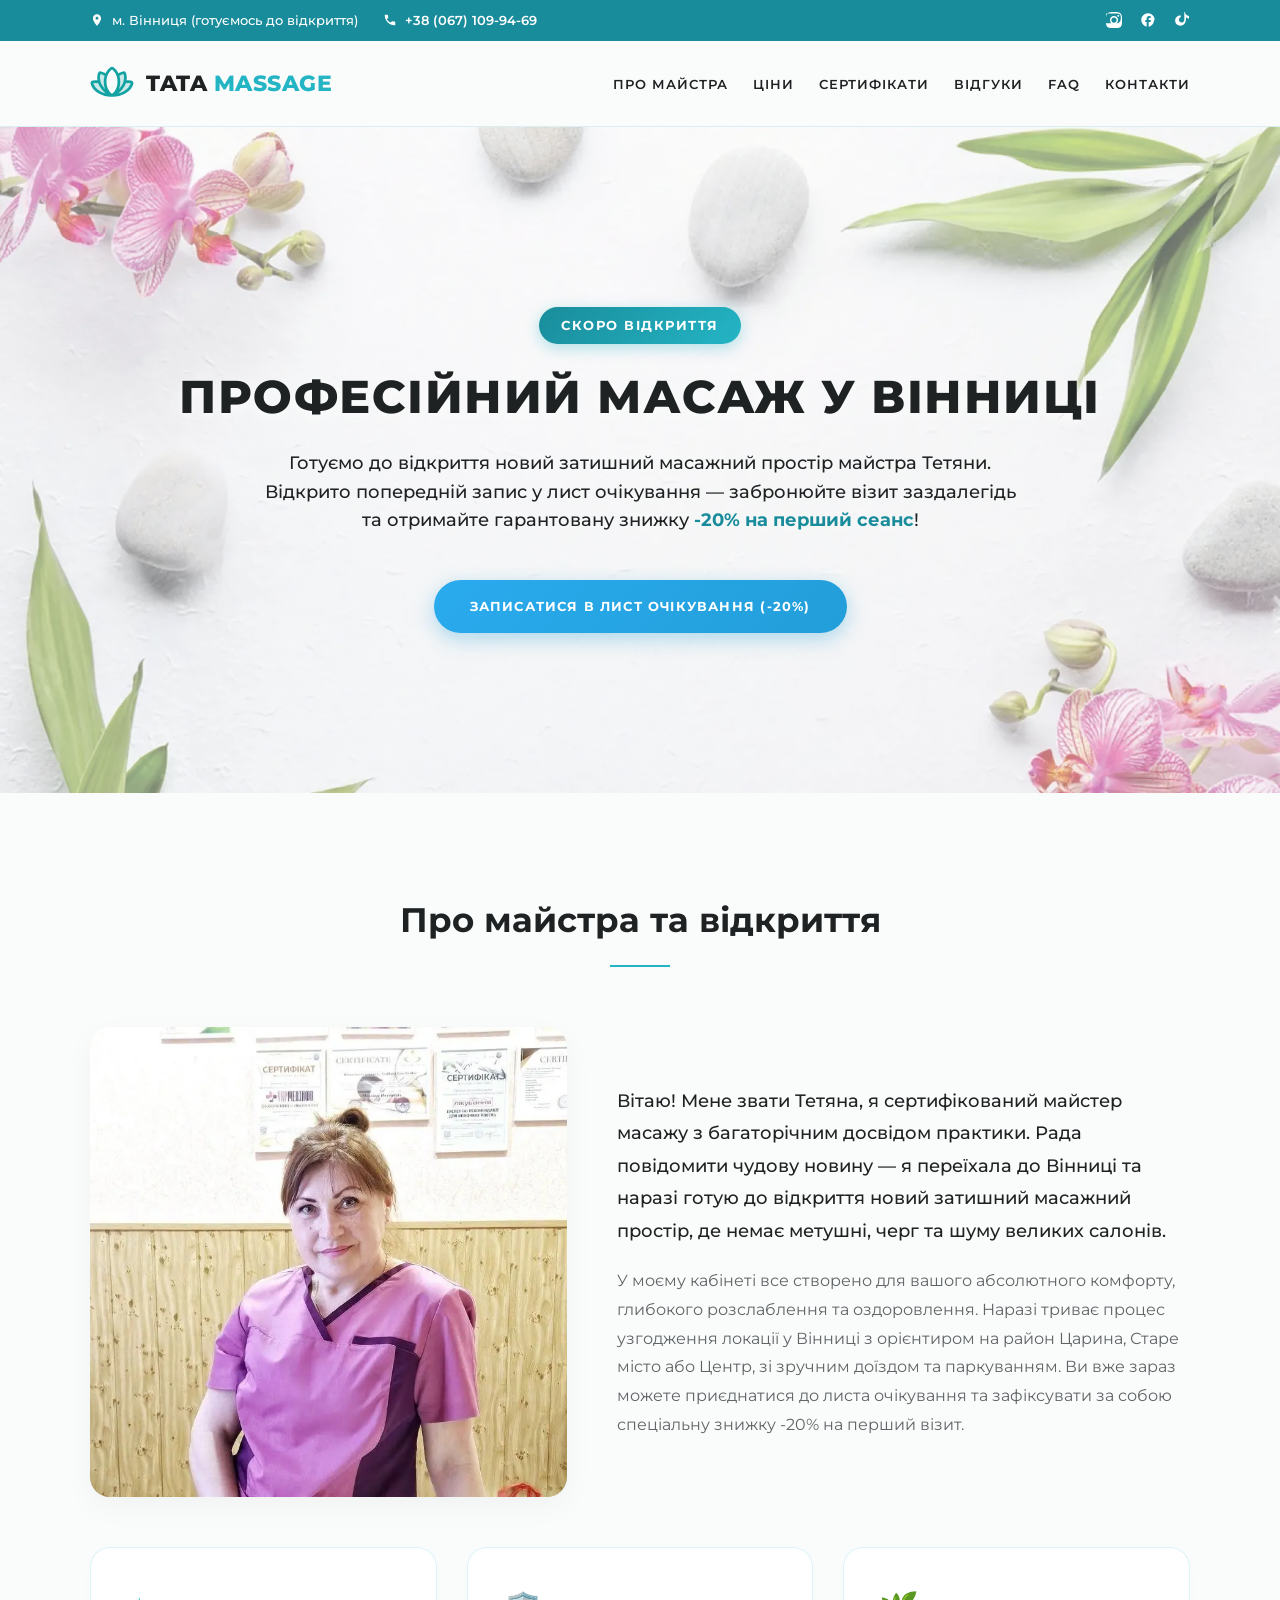
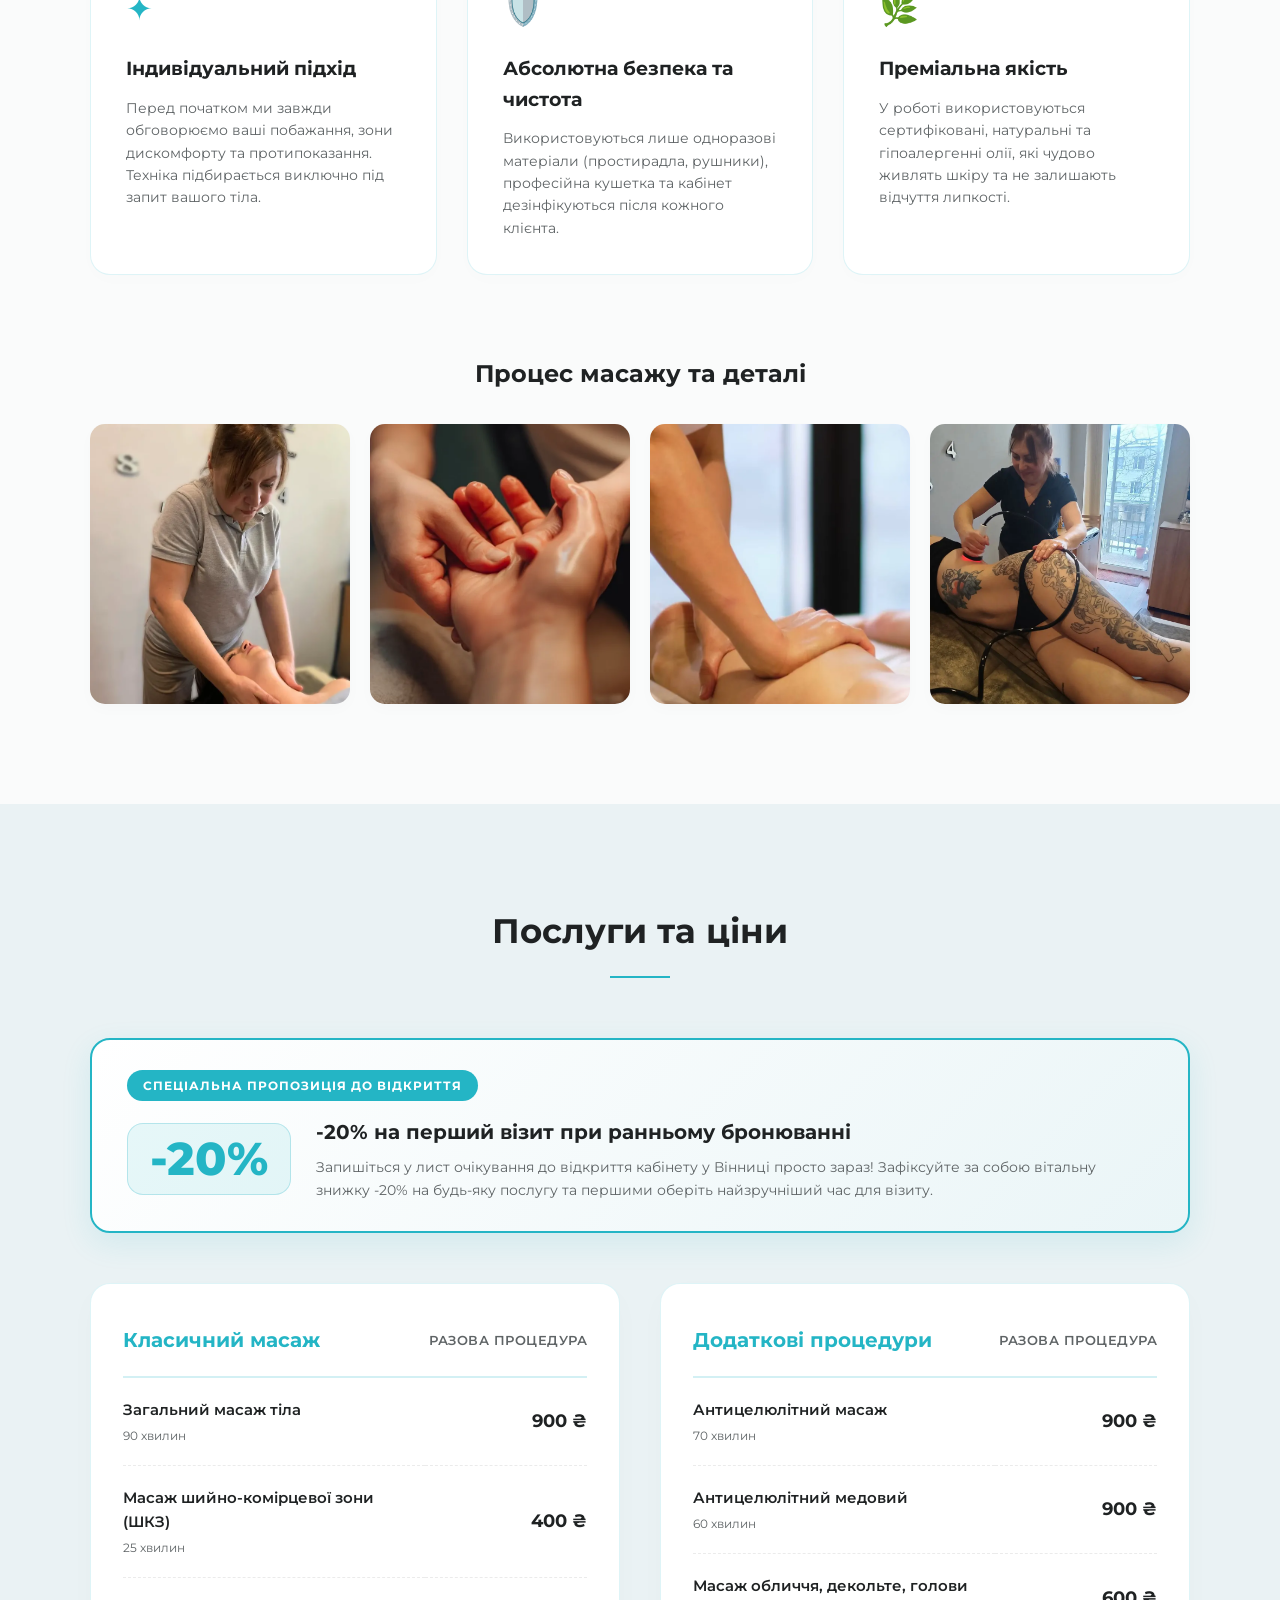
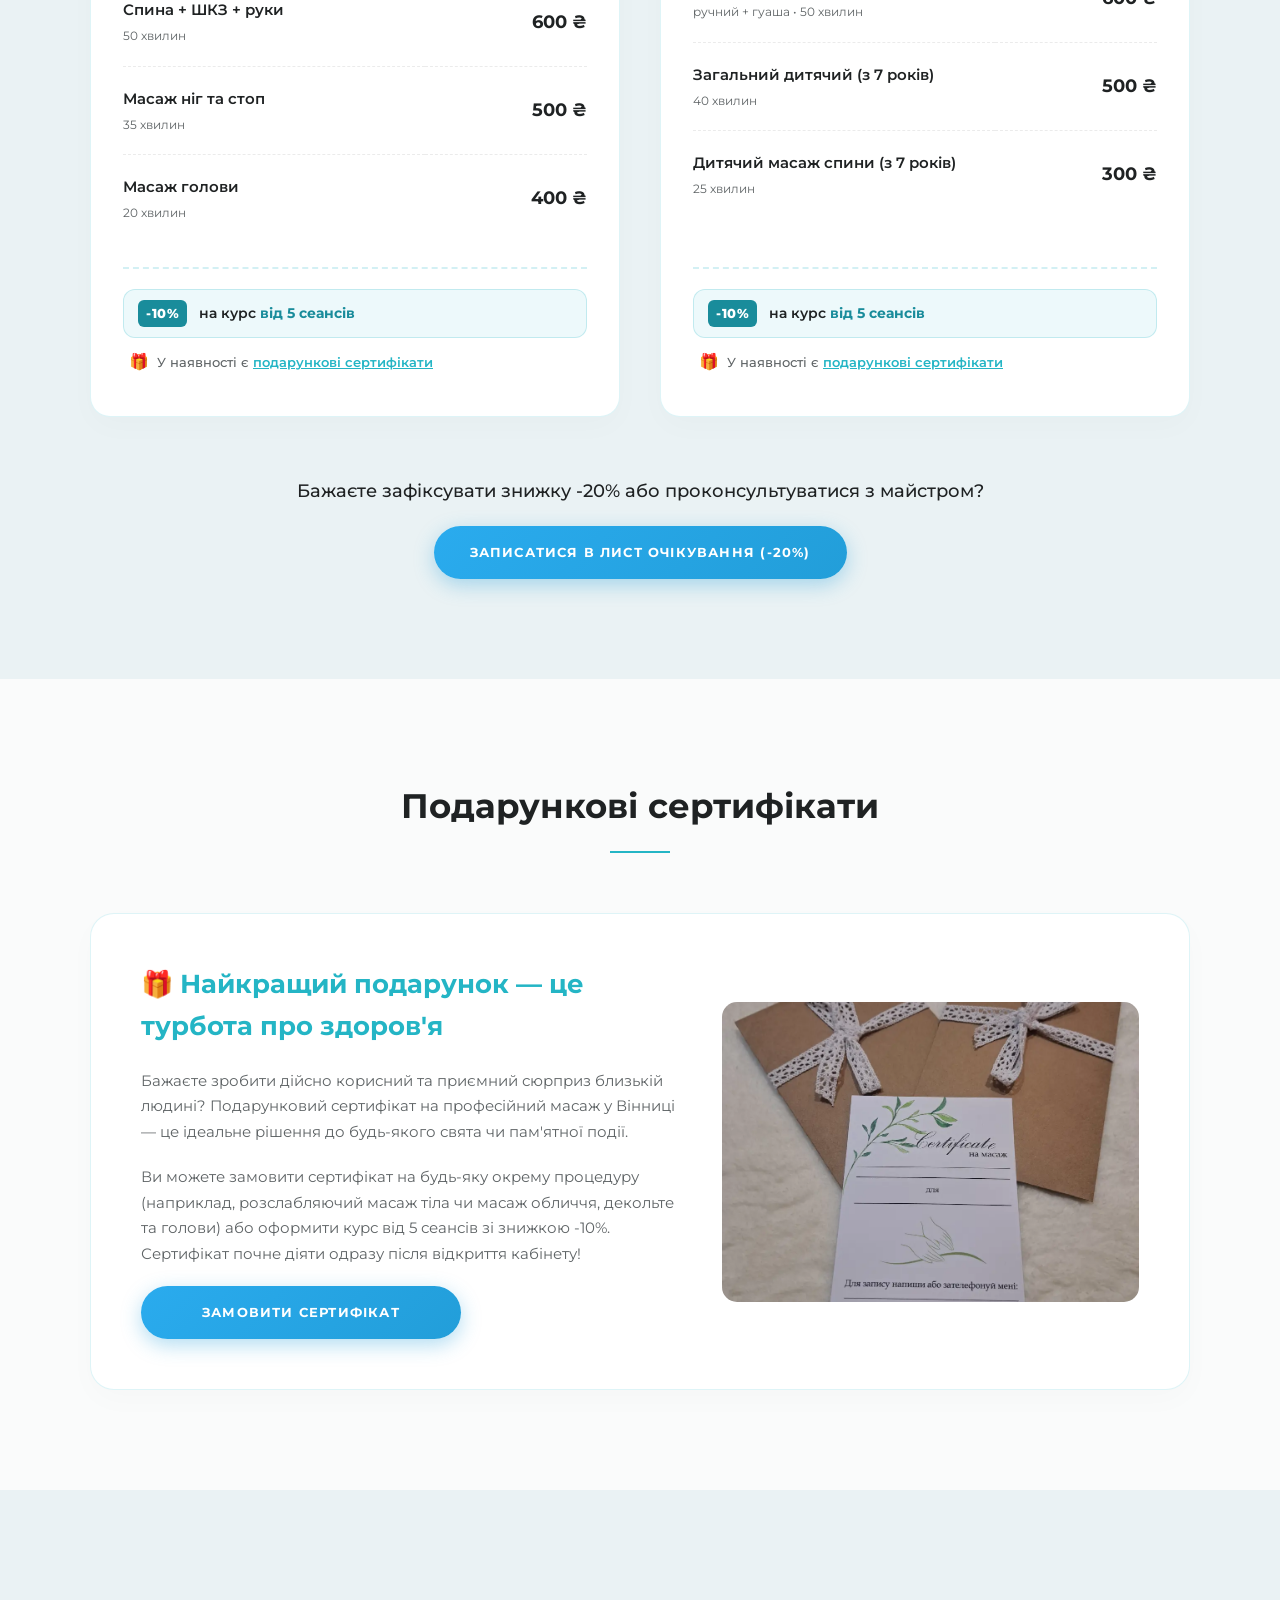
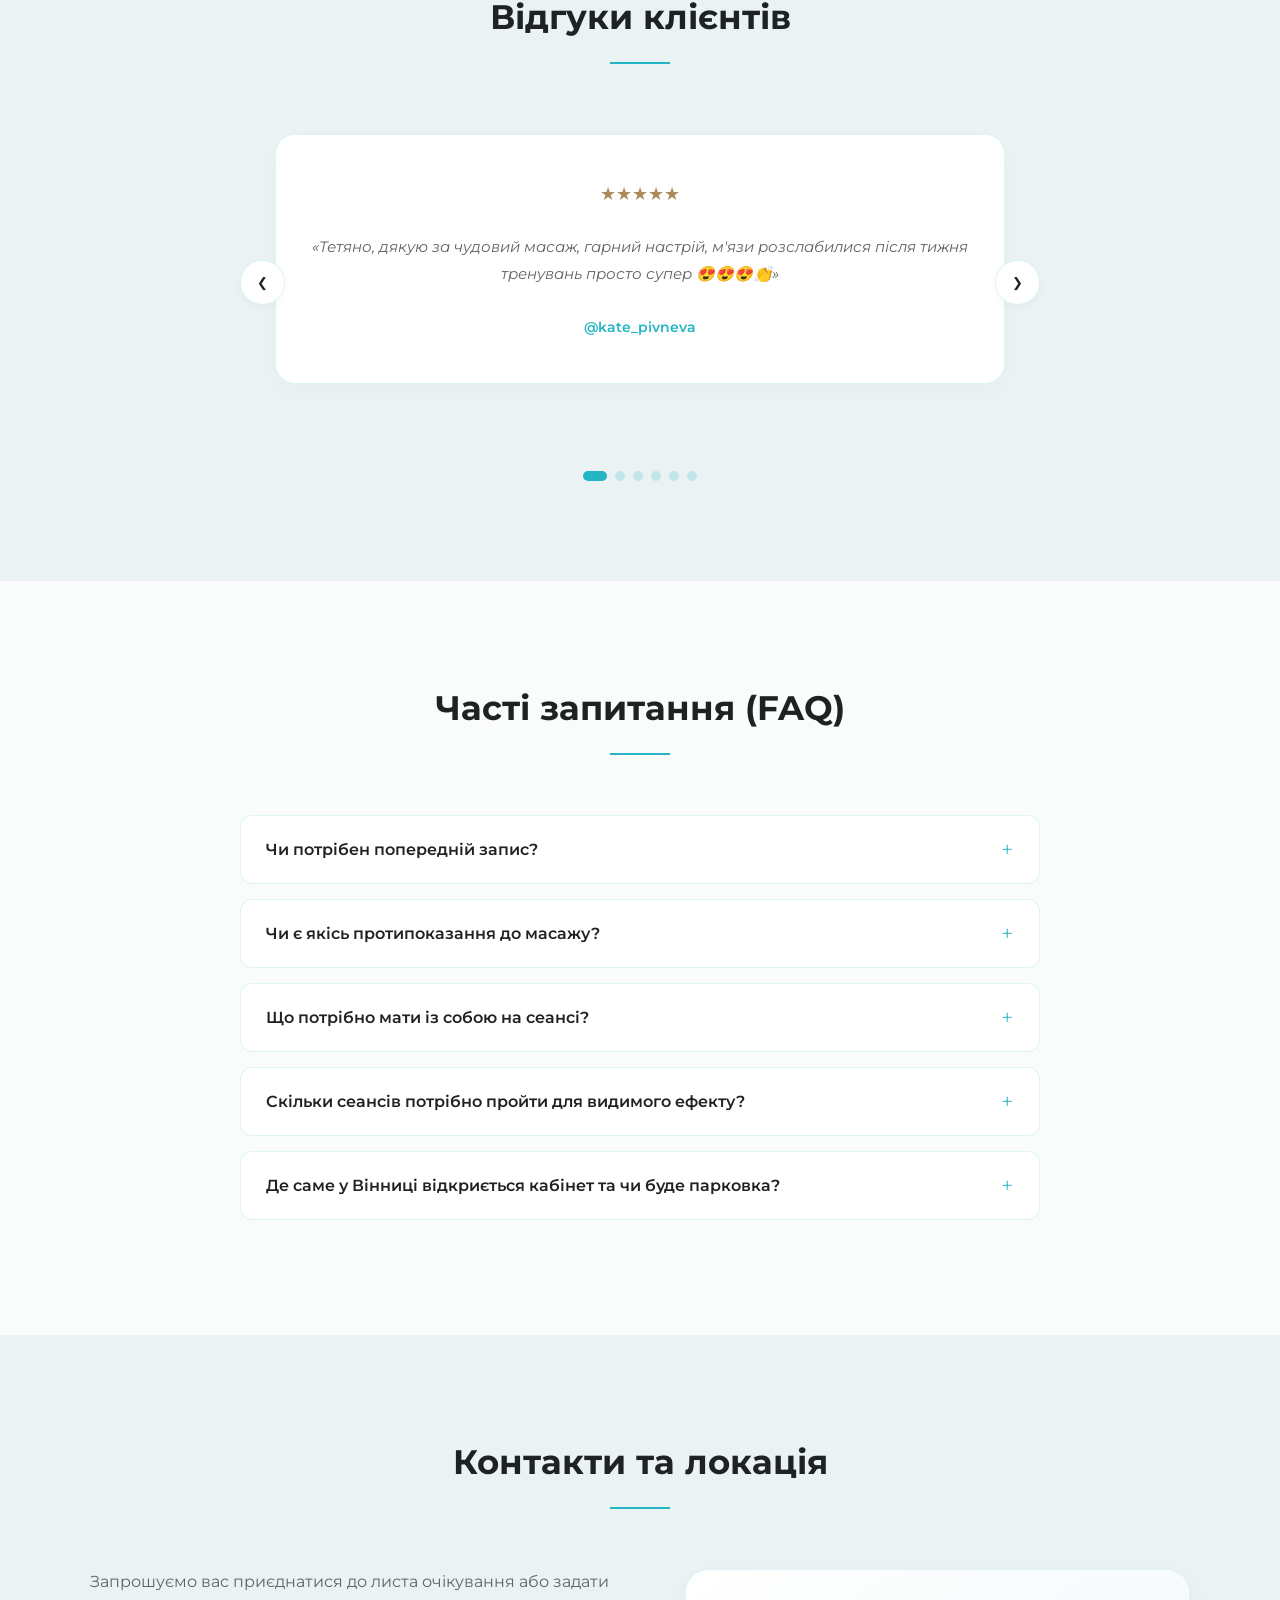
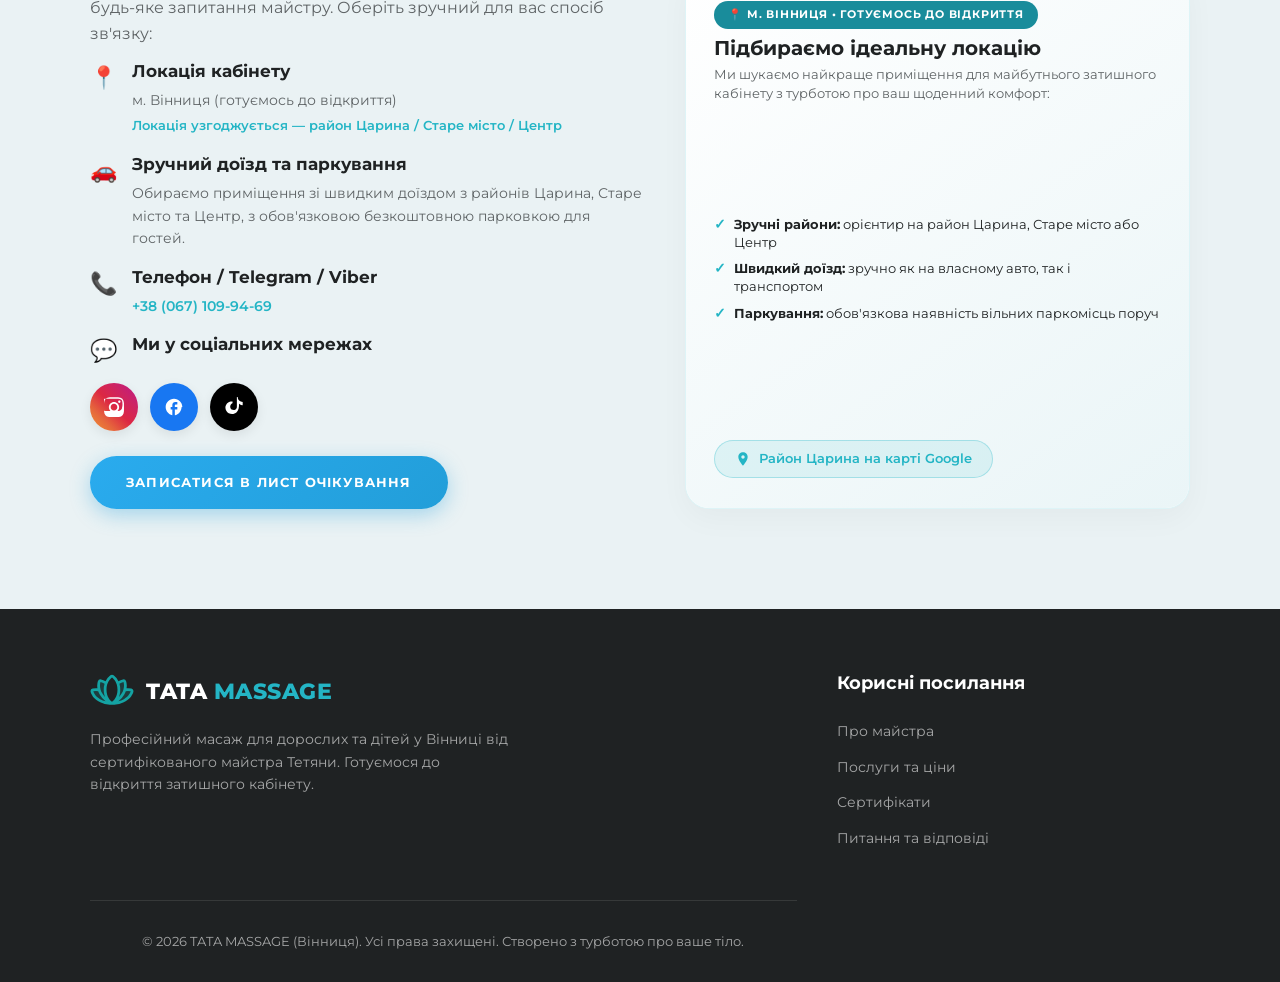
==== commit 8109491a: "Add files via upload" ====
--- a/index.html
+++ b/index.html
@@ -588,14 +588,18 @@
     .price-grid {
         display: grid;
         grid-template-columns: repeat(auto-fit, minmax(320px, 1fr));
-        gap: 50px;
+        gap: 40px;
     }
 
     .price-category {
         background-color: var(--card-bg);
-        padding: 45px 35px;
+        padding: 40px 32px;
         border-radius: 20px;
         box-shadow: 0 10px 30px rgba(0,0,0,0.02);
+        border: 1px solid var(--border-color);
+        display: flex;
+        flex-direction: column;
+        justify-content: space-between;
     }
 
     .price-table {
@@ -608,46 +612,28 @@
         font-size: 20px;
         font-weight: 700;
         color: var(--primary-teal);
-        padding-bottom: 22px;
+        padding-bottom: 20px;
         border-bottom: 2px solid rgba(36, 181, 197, 0.2);
-        vertical-align: top; /* Суворе вертикальне вирівнювання по верхньому краю */
+        vertical-align: middle;
     }
 
     .price-table th:first-child {
         text-align: left;
-        width: 50%;
+        width: 65%;
     }
 
     .price-table th:nth-child(2) {
         text-align: right;
-        width: 25%;
+        width: 35%;
         font-size: 13px;
         text-transform: uppercase;
         font-weight: 600;
         color: var(--text-muted);
-    }
-
-    .price-table th:nth-child(3) {
-        text-align: right;
-        width: 25%;
-        font-size: 13px;
-        text-transform: uppercase;
-        font-weight: 600;
-        color: var(--accent-gold);
-    }
-
-    /* Підрядковий текст для (10 сеансів) на другому рядку */
-    .th-sub {
-        display: block;
-        font-size: 10px; /* Суворо 10px для рівної лінії заголовків на мобільних */
-        font-weight: 600; 
-        text-transform: uppercase; 
-        margin-top: 3px;
-        color: inherit; 
+        letter-spacing: 0.5px;
     }
 
     .price-table td {
-        padding: 24px 0;
+        padding: 20px 0;
         border-bottom: 1px dashed rgba(0, 0, 0, 0.08);
     }
 
@@ -659,6 +645,7 @@
         font-size: 15px;
         font-weight: 600;
         color: var(--text-dark);
+        display: block;
     }
 
     .price-time {
@@ -666,21 +653,81 @@
         font-size: 12px;
         color: var(--text-muted);
         font-weight: 400;
-        margin-top: 5px;
+        margin-top: 4px;
     }
 
     .val {
-        font-size: 16px;
+        font-size: 18px;
         font-weight: 700;
         color: var(--text-dark);
         text-align: right;
-    }
-
-    .val-discount {
+        white-space: nowrap;
+    }
+
+    /* Блок знижки на курс та сертифікатів у картці прайсу */
+    .price-card-footer {
+        margin-top: 25px;
+        padding-top: 20px;
+        border-top: 2px dashed rgba(36, 181, 197, 0.2);
+        display: flex;
+        flex-direction: column;
+        gap: 10px;
+    }
+
+    .price-discount-line {
+        display: flex;
+        align-items: center;
+        gap: 12px;
+        background: rgba(36, 181, 197, 0.08);
+        border: 1px solid rgba(36, 181, 197, 0.22);
+        padding: 10px 14px;
+        border-radius: 12px;
+    }
+
+    .discount-tag {
+        background: var(--dark-teal);
+        color: #ffffff;
+        font-weight: 800;
+        font-size: 13px;
+        padding: 3px 8px;
+        border-radius: 6px;
+        letter-spacing: 0.5px;
+        white-space: nowrap;
+    }
+
+    .discount-text {
+        font-size: 14px;
+        color: var(--text-dark);
+        font-weight: 600;
+    }
+
+    .discount-text strong {
+        color: var(--dark-teal);
+    }
+
+    .price-cert-line {
+        display: flex;
+        align-items: center;
+        gap: 8px;
+        font-size: 13px;
+        color: var(--text-muted);
+        padding: 4px 6px;
+        font-weight: 500;
+    }
+
+    .price-cert-line a {
+        color: var(--primary-teal);
+        text-decoration: underline;
+        font-weight: 600;
+    }
+
+    .price-cert-line a:hover {
+        color: var(--dark-teal);
+    }
+
+    .cert-icon {
         font-size: 16px;
-        font-weight: 700;
-        color: var(--primary-teal);
-        text-align: right;
+        line-height: 1;
     }
 
     .price-cta {
@@ -924,7 +971,8 @@
     .contacts-grid {
         display: grid;
         grid-template-columns: 1fr;
-        gap: 50px;
+        gap: 40px;
+        align-items: stretch;
     }
 
     .contacts-intro {
@@ -1026,28 +1074,31 @@
     .map-wrapper {
         display: flex;
         flex-direction: column;
-        gap: 12px;
-    }
-
-    /* Контейнер карти: СТРОГО фіксована висота height: 350px (CLS = 0) */
+        height: 100%;
+    }
+
+    /* Контейнер інформаційного блоку локації (адаптивний, без обрізання контенту) */
     .map-container {
         border-radius: 24px;
         overflow: hidden;
         box-shadow: 0 10px 30px rgba(0,0,0,0.035);
-        height: 350px;
         background-color: #fff;
         border: 1px solid var(--border-color);
+        height: 100%;
+        display: flex;
+        flex-direction: column;
     }
 
     /* Інформаційна картка вибору локації у Вінниці */
     .location-select-card {
-        height: 350px;
-        padding: 32px 30px;
+        flex: 1;
+        padding: 30px 28px;
         background: linear-gradient(145deg, #ffffff 0%, #eaf5f7 100%);
         display: flex;
         flex-direction: column;
         justify-content: space-between;
         box-sizing: border-box;
+        gap: 16px;
     }
 
     .location-badge {
@@ -1061,59 +1112,67 @@
         letter-spacing: 0.8px;
         padding: 5px 14px;
         border-radius: 20px;
+        margin-bottom: 6px;
     }
 
     .location-title {
         font-size: 20px;
         color: var(--text-dark);
-        margin: 4px 0 2px 0;
+        margin: 0 0 4px 0;
         font-weight: 700;
+        line-height: 1.3;
     }
 
     .location-desc {
         font-size: 13px;
         color: var(--text-muted);
         line-height: 1.5;
+        margin-bottom: 4px;
     }
 
     .location-list {
         list-style: none;
-        margin: 4px 0;
+        margin: 0;
         display: flex;
         flex-direction: column;
-        gap: 7px;
+        gap: 8px;
     }
 
     .location-list li {
         font-size: 13px;
         color: var(--text-dark);
         display: flex;
-        align-items: center;
+        align-items: flex-start;
         gap: 8px;
+        line-height: 1.4;
     }
 
     .location-check {
         color: var(--primary-teal);
         font-weight: 800;
         font-size: 14px;
+        flex-shrink: 0;
+        line-height: 1.4;
     }
 
     .location-action {
-        margin-top: 4px;
+        margin-top: 6px;
+        padding-top: 4px;
     }
 
     .location-btn {
         display: inline-flex;
         align-items: center;
         gap: 8px;
-        font-size: 12px;
+        font-size: 13px;
         font-weight: 600;
         color: var(--primary-teal);
         background: rgba(36, 181, 197, 0.1);
         border: 1px solid rgba(36, 181, 197, 0.3);
-        padding: 8px 18px;
+        padding: 10px 20px;
         border-radius: 30px;
         transition: var(--transition);
+        line-height: 1.2;
     }
 
     .location-btn:hover {
@@ -1313,8 +1372,19 @@
             font-size: 18px;
         }
 
+        .price-category {
+            padding: 30px 20px;
+        }
+
+        .map-container {
+            height: auto;
+        }
+
         .location-select-card {
-            padding: 22px 20px;
+            height: auto;
+            min-height: auto;
+            padding: 24px 20px;
+            gap: 16px;
         }
 
         .location-title {
@@ -1485,18 +1555,16 @@
                             <thead>
                                 <tr>
                                     <th>Класичний масаж</th>
-                                    <th>Разово</th>
-                                    <th>Курс<br><span class="th-sub">(10 сеансів)</span></th>
+                                    <th>Разова процедура</th>
                                 </tr>
                             </thead>
                             <tbody>
                                 <tr>
                                     <td>
                                         <span class="price-name">Загальний масаж тіла</span>
-                                        <span class="price-time">80 хвилин</span>
+                                        <span class="price-time">90 хвилин</span>
                                     </td>
-                                    <td class="val">800 ₴</td>
-                                    <td class="val-discount">7200 ₴</td>
+                                    <td class="val">900 ₴</td>
                                 </tr>
                                 <tr>
                                     <td>
@@ -1504,23 +1572,20 @@
                                         <span class="price-time">25 хвилин</span>
                                     </td>
                                     <td class="val">400 ₴</td>
-                                    <td class="val-discount">3600 ₴</td>
                                 </tr>
                                 <tr>
                                     <td>
                                         <span class="price-name">Спина + ШКЗ + руки</span>
-                                        <span class="price-time">40 хвилин</span>
+                                        <span class="price-time">50 хвилин</span>
                                     </td>
                                     <td class="val">600 ₴</td>
-                                    <td class="val-discount">5400 ₴</td>
                                 </tr>
                                 <tr>
                                     <td>
                                         <span class="price-name">Масаж ніг та стоп</span>
-                                        <span class="price-time">30 хвилин</span>
+                                        <span class="price-time">35 хвилин</span>
                                     </td>
                                     <td class="val">500 ₴</td>
-                                    <td class="val-discount">4500 ₴</td>
                                 </tr>
                                 <tr>
                                     <td>
@@ -1528,10 +1593,19 @@
                                         <span class="price-time">20 хвилин</span>
                                     </td>
                                     <td class="val">400 ₴</td>
-                                    <td class="val-discount">—</td>
                                 </tr>
                             </tbody>
                         </table>
+                        <div class="price-card-footer">
+                            <div class="price-discount-line">
+                                <span class="discount-tag">-10%</span>
+                                <span class="discount-text">на курс <strong>від 5 сеансів</strong></span>
+                            </div>
+                            <div class="price-cert-line">
+                                <span class="cert-icon">🎁</span>
+                                <span>У наявності є <a href="#certificates">подарункові сертифікати</a></span>
+                            </div>
+                        </div>
                     </div>
 
                     <!-- Категорія: Додатково -->
@@ -1540,61 +1614,57 @@
                             <thead>
                                 <tr>
                                     <th>Додаткові процедури</th>
-                                    <th>Разово</th>
-                                    <th>Курс<br><span class="th-sub">(10 сеансів)</span></th>
+                                    <th>Разова процедура</th>
                                 </tr>
                             </thead>
                             <tbody>
                                 <tr>
                                     <td>
                                         <span class="price-name">Антицелюлітний масаж</span>
-                                        <span class="price-time">60 хвилин</span>
+                                        <span class="price-time">70 хвилин</span>
                                     </td>
-                                    <td class="val">800 ₴</td>
-                                    <td class="val-discount">7200 ₴</td>
+                                    <td class="val">900 ₴</td>
                                 </tr>
                                 <tr>
                                     <td>
                                         <span class="price-name">Антицелюлітний медовий</span>
-                                        <span class="price-time">50 хвилин</span>
+                                        <span class="price-time">60 хвилин</span>
                                     </td>
-                                    <td class="val">800 ₴</td>
-                                    <td class="val-discount">7200 ₴</td>
+                                    <td class="val">900 ₴</td>
                                 </tr>
                                 <tr>
                                     <td>
-                                        <span class="price-name">Антицелюлітний (живіт + боки)</span>
-                                        <span class="price-time">40 хвилин</span>
+                                        <span class="price-name">Масаж обличчя, декольте, голови</span>
+                                        <span class="price-time">ручний + гуаша • 50 хвилин</span>
                                     </td>
-                                    <td class="val">350 ₴</td>
-                                    <td class="val-discount">3150 ₴</td>
+                                    <td class="val">600 ₴</td>
                                 </tr>
                                 <tr>
                                     <td>
-                                        <span class="price-name">Обличчя + декольте (ручний + гуаша)</span>
-                                        <span class="price-time">50 хвилин</span>
+                                        <span class="price-name">Загальний дитячий (з 7 років)</span>
+                                        <span class="price-time">40 хвилин</span>
                                     </td>
-                                    <td class="val">600 ₴</td>
-                                    <td class="val-discount">5400 ₴</td>
+                                    <td class="val">500 ₴</td>
                                 </tr>
                                 <tr>
                                     <td>
-                                        <span class="price-name">Загальний дитячий (від 7 років)</span>
-                                        <span class="price-time">40 хвилин</span>
-                                    </td>
-                                    <td class="val">500 ₴</td>
-                                    <td class="val-discount">4500 ₴</td>
-                                </tr>
-                                <tr>
-                                    <td>
-                                        <span class="price-name">Дитячий масаж спини (від 7 років)</span>
+                                        <span class="price-name">Дитячий масаж спини (з 7 років)</span>
                                         <span class="price-time">25 хвилин</span>
                                     </td>
                                     <td class="val">300 ₴</td>
-                                    <td class="val-discount">2700 ₴</td>
                                 </tr>
                             </tbody>
                         </table>
+                        <div class="price-card-footer">
+                            <div class="price-discount-line">
+                                <span class="discount-tag">-10%</span>
+                                <span class="discount-text">на курс <strong>від 5 сеансів</strong></span>
+                            </div>
+                            <div class="price-cert-line">
+                                <span class="cert-icon">🎁</span>
+                                <span>У наявності є <a href="#certificates">подарункові сертифікати</a></span>
+                            </div>
+                        </div>
                     </div>
                 </div>
 
@@ -1613,7 +1683,7 @@
                     <div class="gift-text">
                         <h3 class="gift-subtitle">🎁 Найкращий подарунок — це турбота про здоров'я</h3>
                         <p>Бажаєте зробити дійсно корисний та приємний сюрприз близькій людині? Подарунковий сертифікат на професійний масаж у Вінниці — це ідеальне рішення до будь-якого свята чи пам'ятної події.</p>
-                        <p>Ви можете попередньо замовити сертифікат на будь-яку окрему процедуру (наприклад, розслабляючий масаж тіла чи моделюючий масаж обличчя гуаша) або оформити повноцінний курс із 10 сеансів. Сертифікат почне діяти одразу після відкриття кабінету!</p>
+                        <p>Ви можете замовити сертифікат на будь-яку окрему процедуру (наприклад, розслабляючий масаж тіла чи масаж обличчя, декольте та голови) або оформити курс від 5 сеансів зі знижкою -10%. Сертифікат почне діяти одразу після відкриття кабінету!</p>
                         <a href="https://t.me/+380671099469" target="_blank" class="telegram-btn cert-btn">Замовити сертифікат</a>
                     </div>
                     <div class="gift-img">
@@ -1728,7 +1798,7 @@
                     <div class="faq-item">
                         <button class="faq-question">Скільки сеансів потрібно пройти для видимого ефекту?</button>
                         <div class="faq-answer">
-                            <p>Для зняття гострої втоми та приємного розслаблення відчутний ефект є вже після першого сеансу. Проте для досягнення стійкого оздоровчого, лімфодренажного чи антицелюлітного результату рекомендується курс із 10 сеансів (діє знижка 10% на абонемент).</p>
+                            <p>Для зняття гострої втоми та приємного розслаблення відчутний ефект є вже після першого сеансу. Проте для досягнення стійкого оздоровчого, лімфодренажного чи антицелюлітного результату рекомендується курс від 5 сеансів (діє вигідна знижка -10% на абонемент).</p>
                         </div>
                     </div>
 
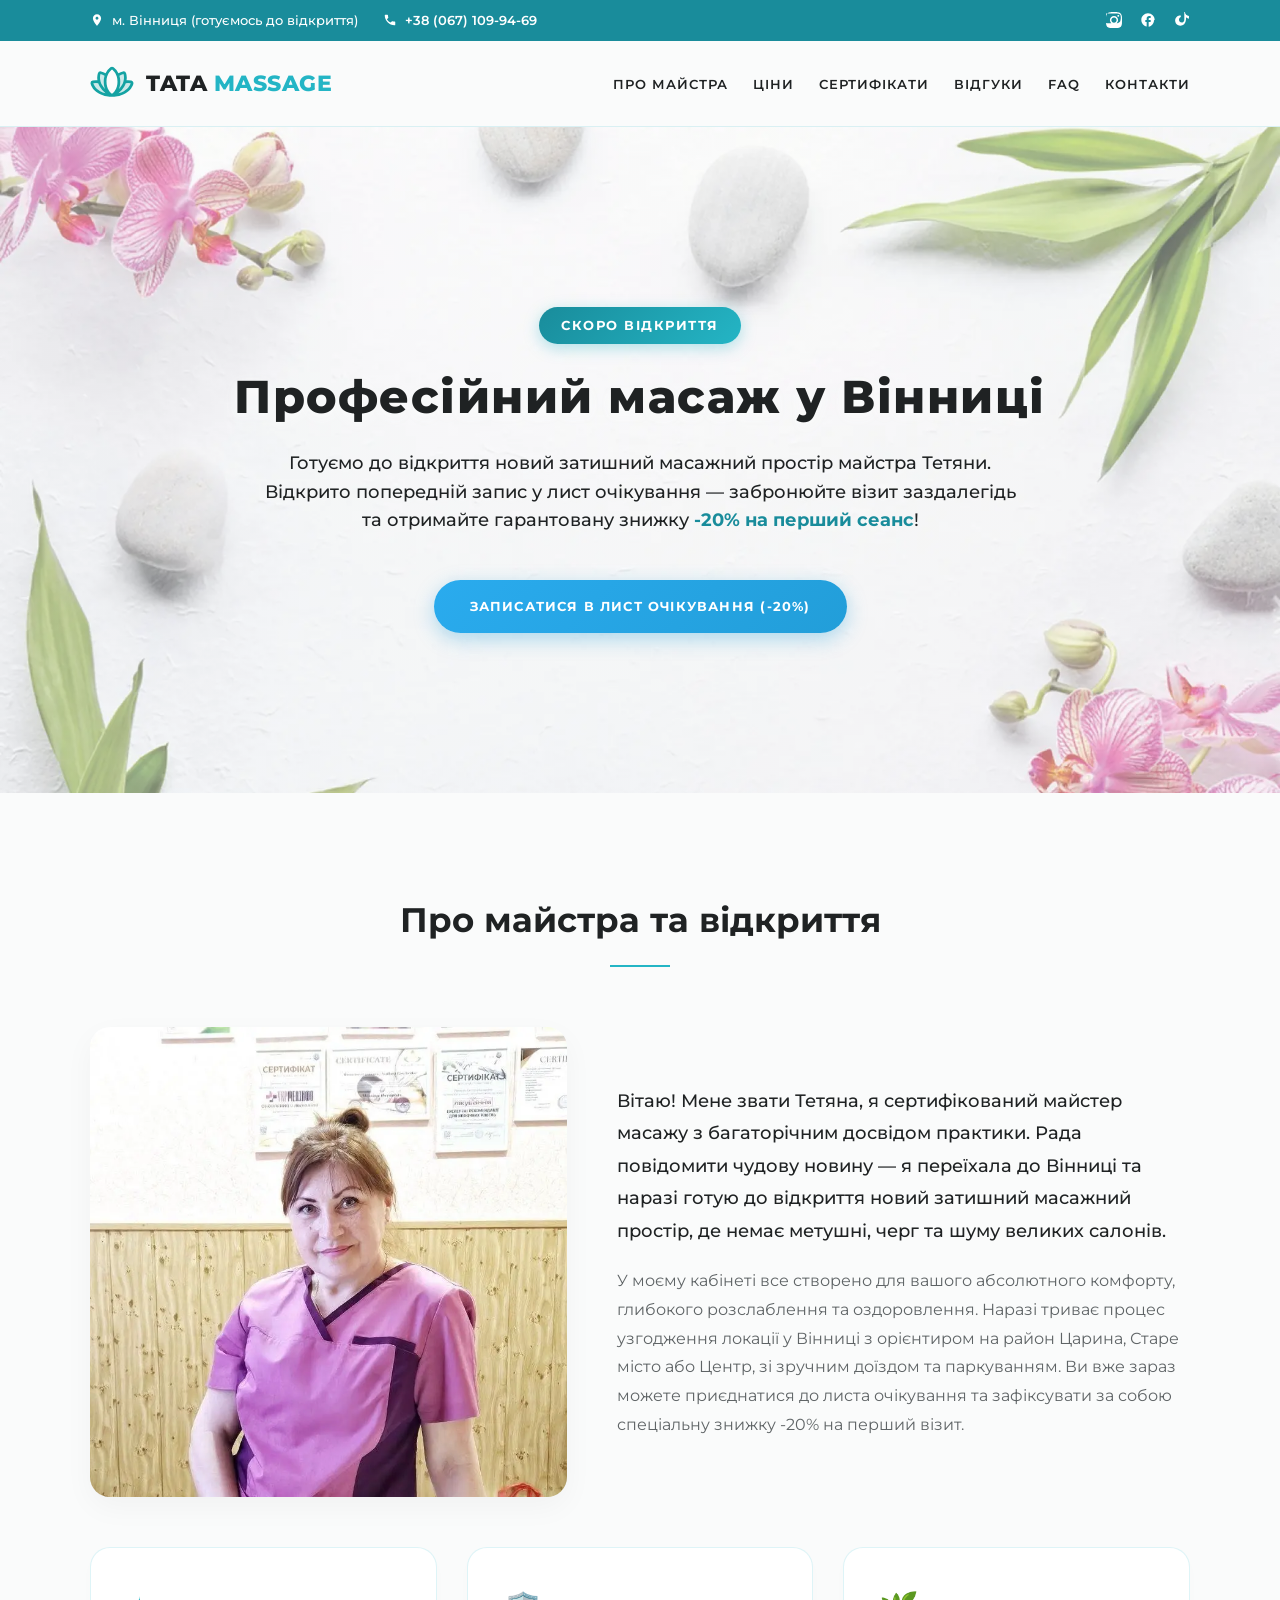
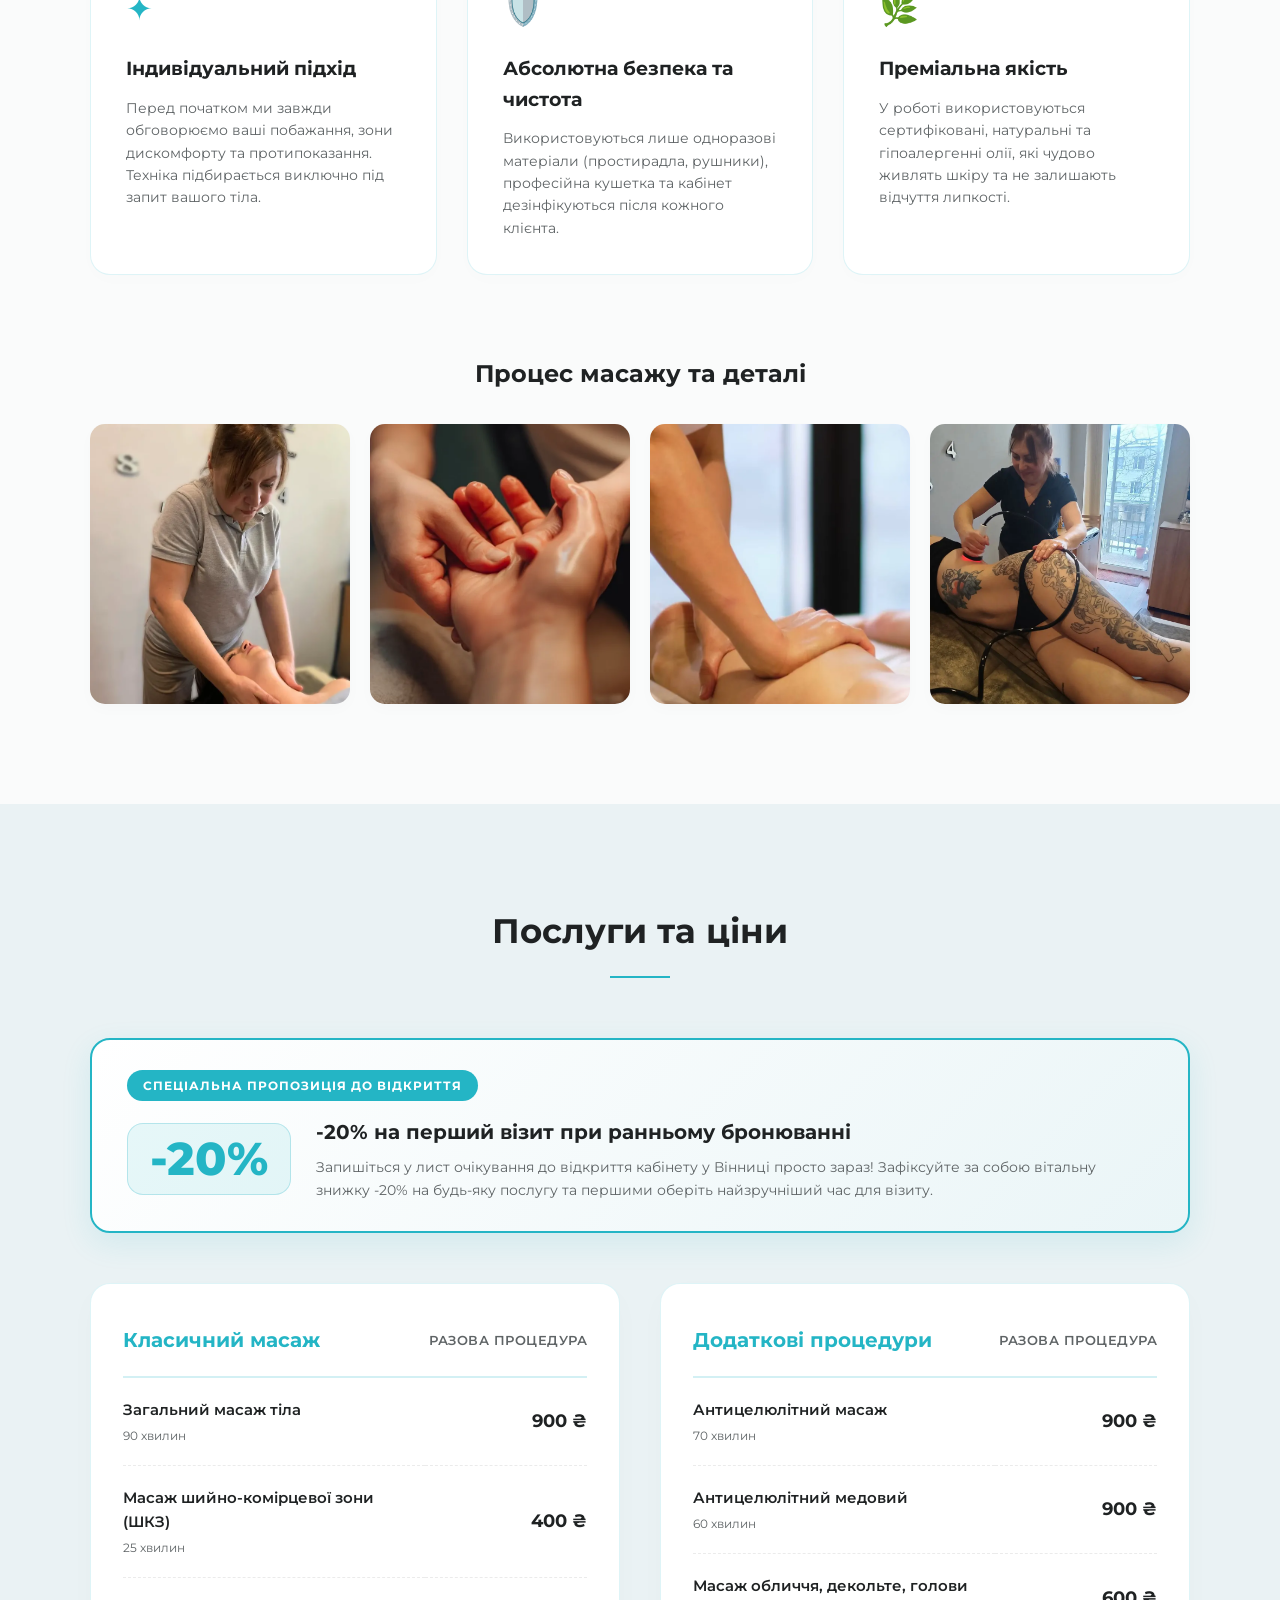
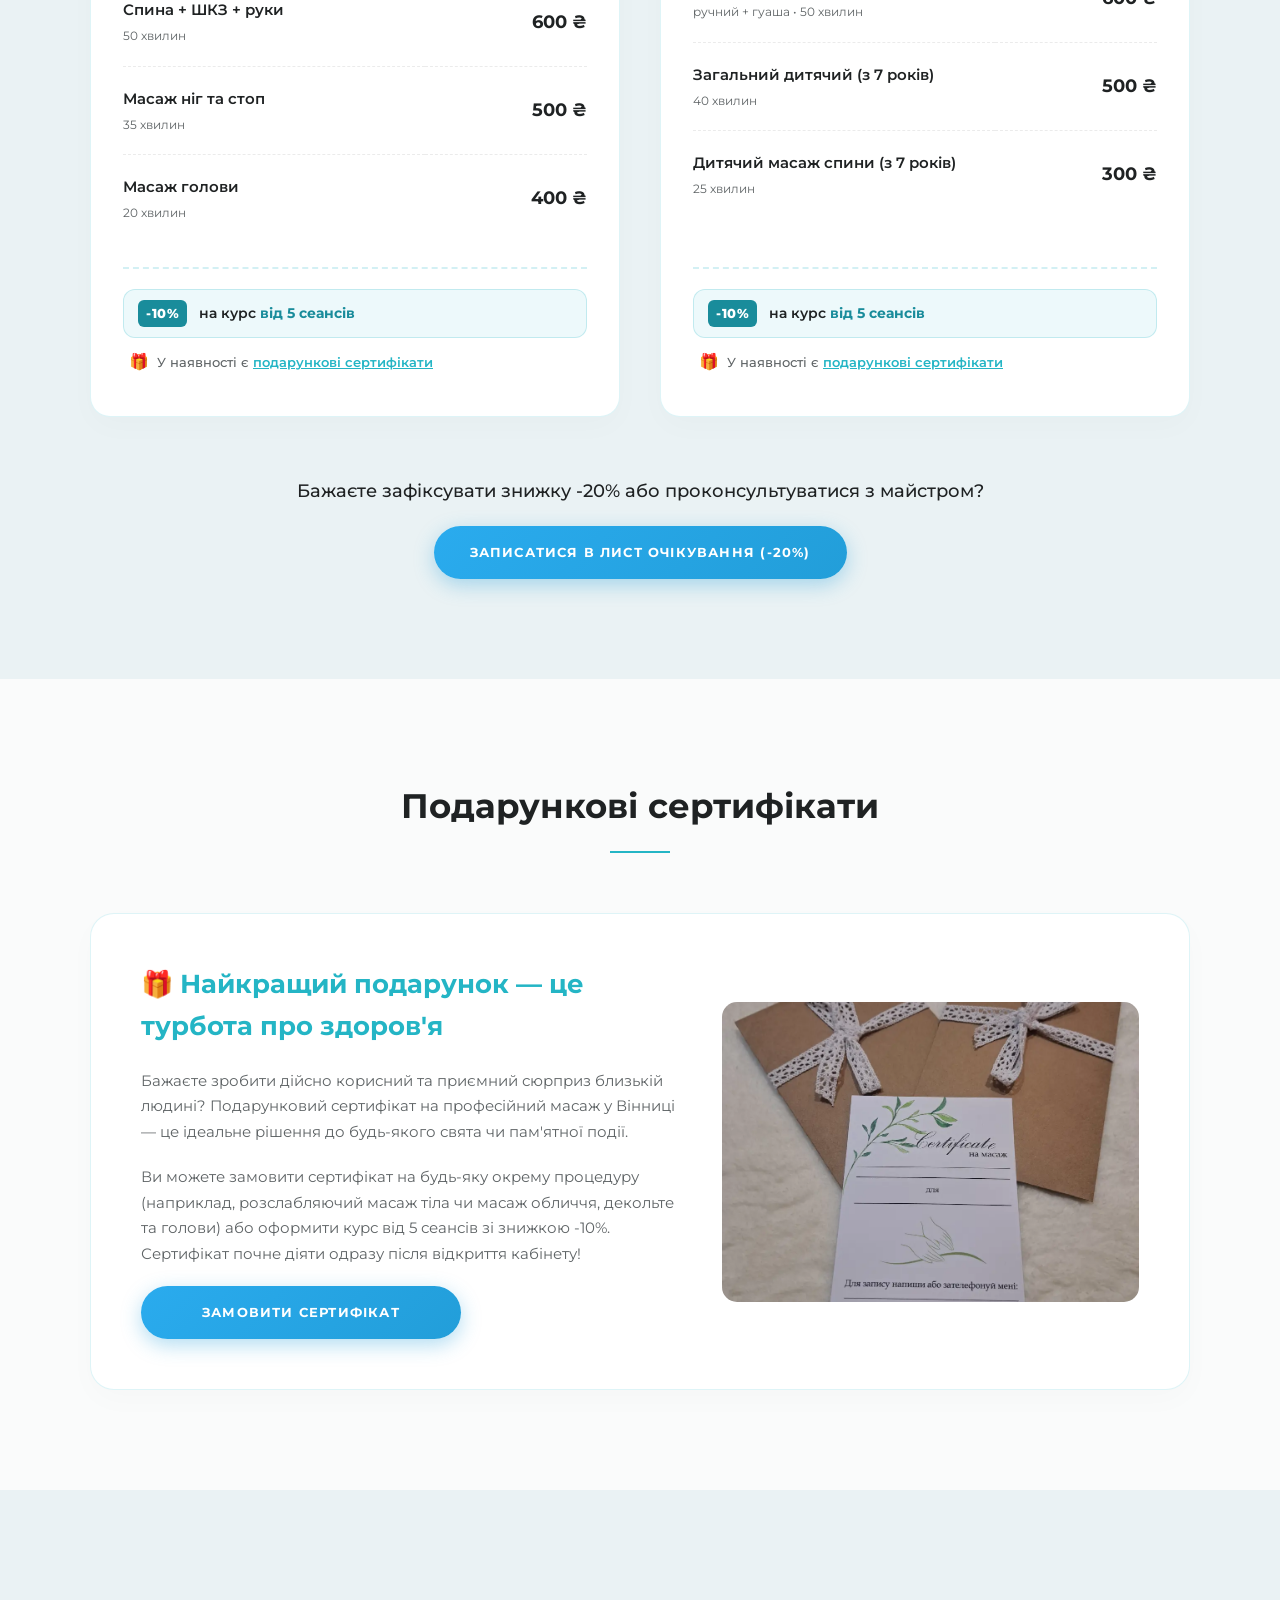
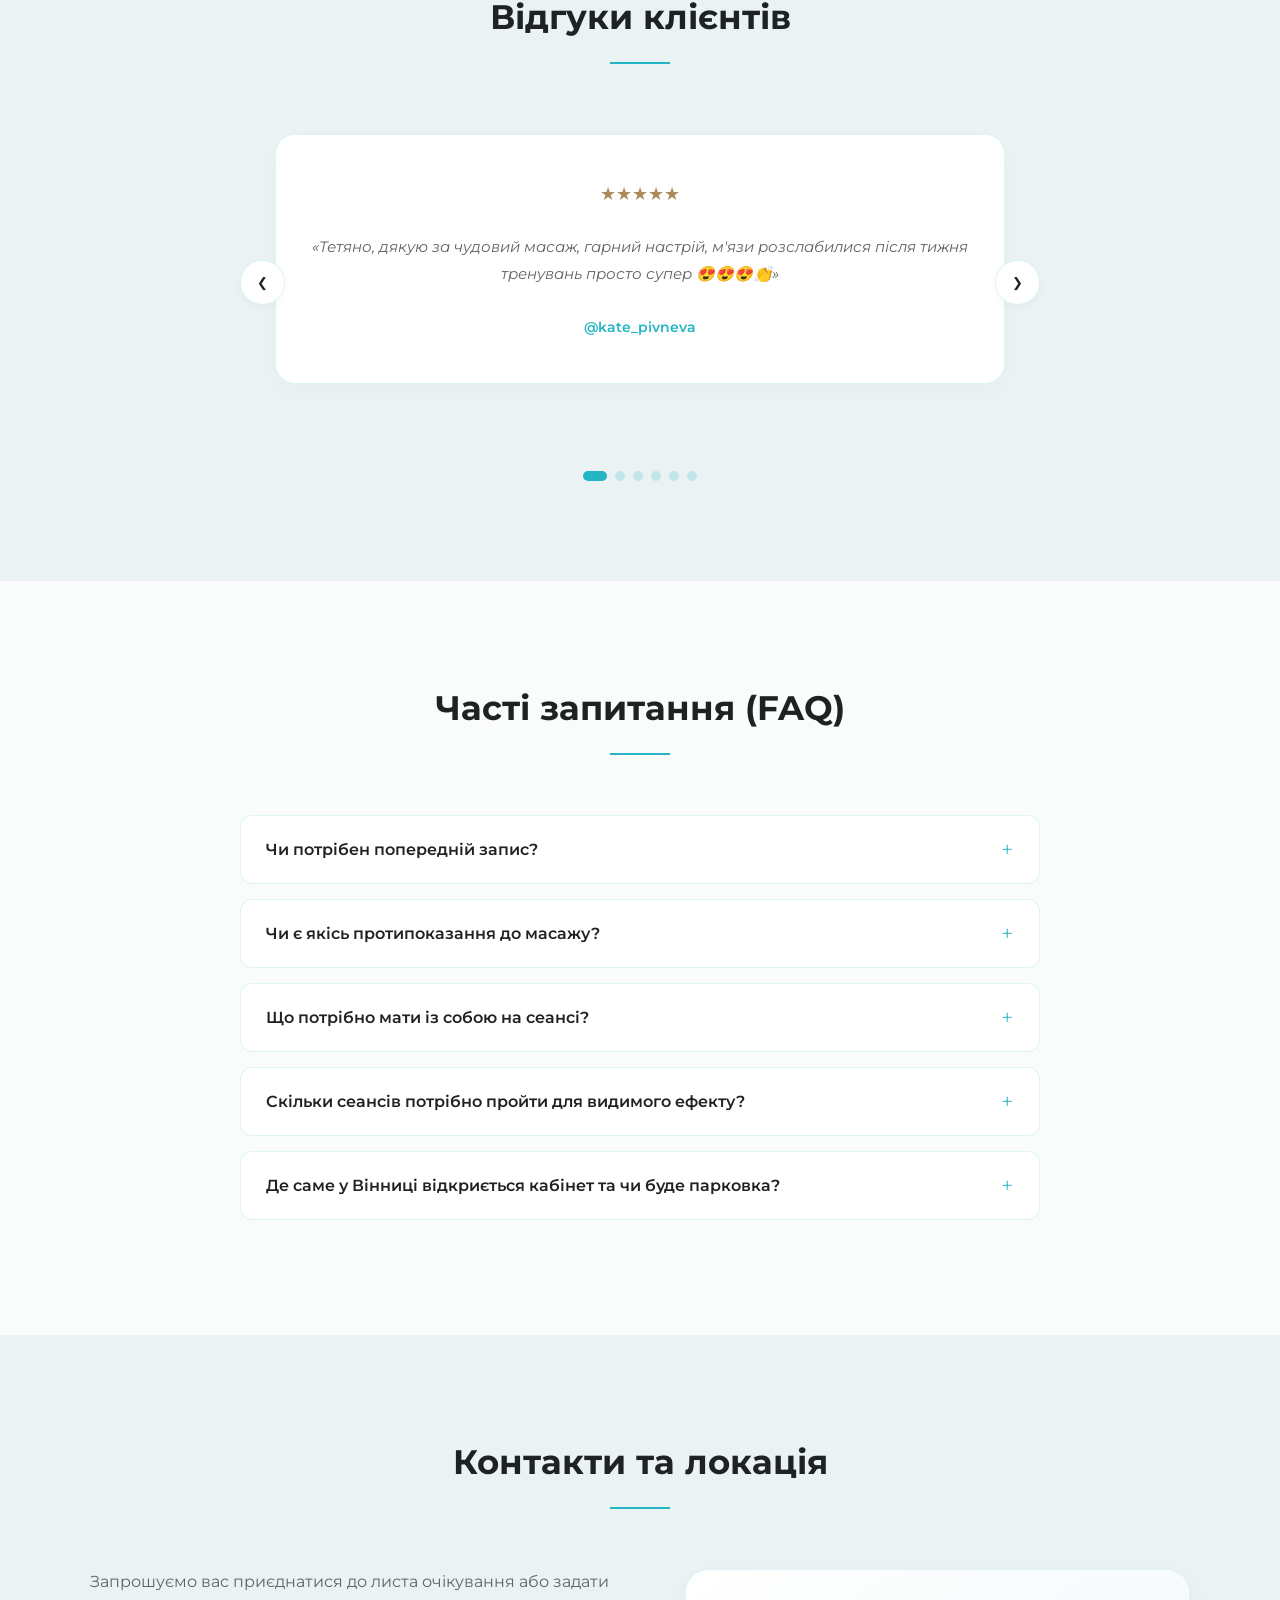
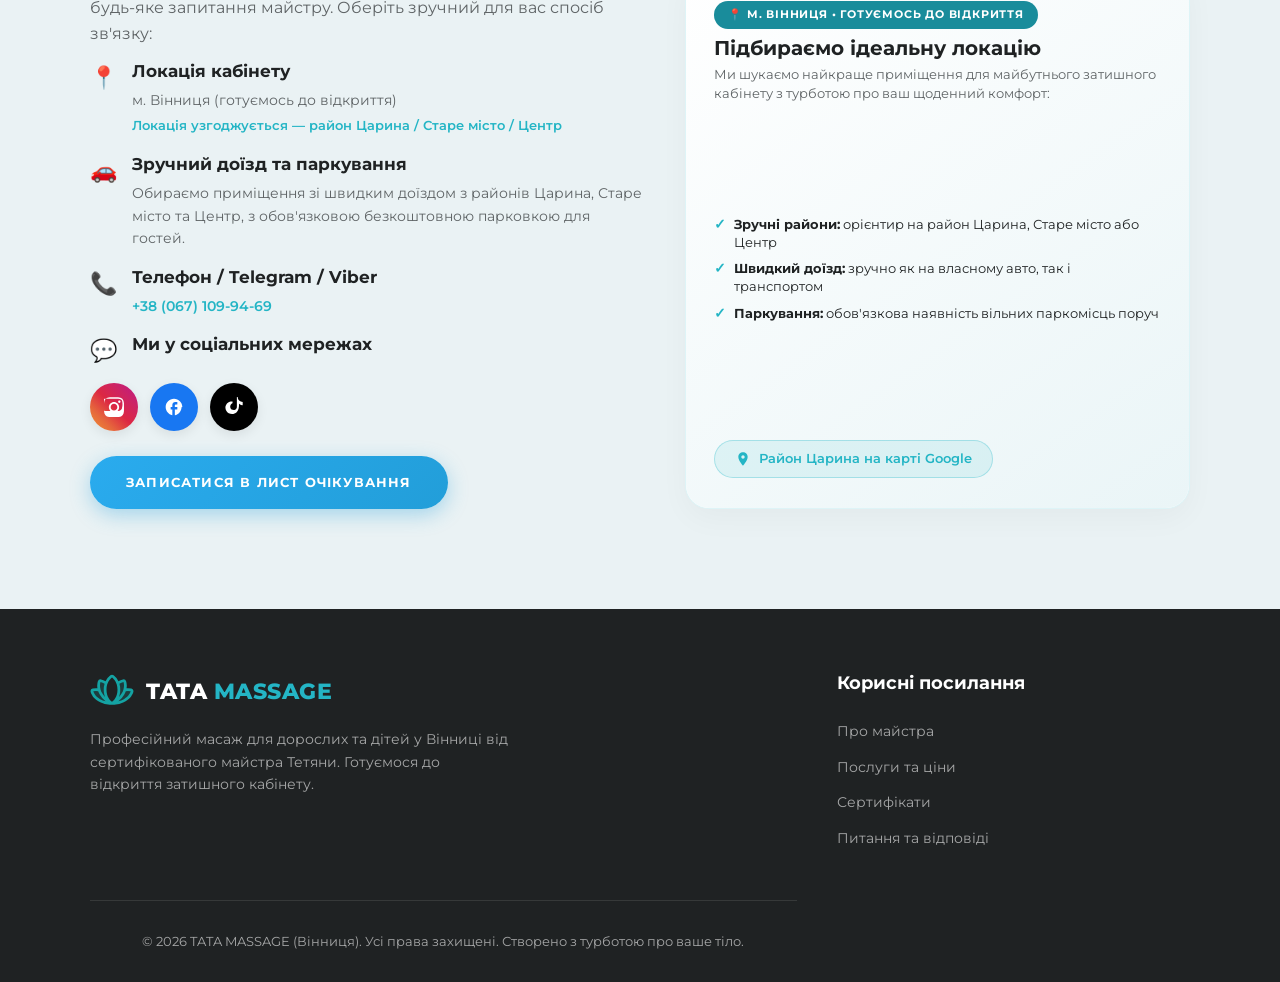
==== commit ea7f706d: "Add files via upload" ====
--- a/index.html
+++ b/index.html
@@ -34,71 +34,56 @@
     </script>
     <!-- End Google Tag Manager -->
 
-    <title>Масаж у Вінниці — TATA MASSAGE | Скоро відкриття</title>
-    <!-- Мета-опис оптимізовано під Вінницю та анонс відкриття кабінету зі знижкою -20% -->
-    <meta name="description" content="Професійний масаж у Вінниці (р-н Царина, Старе місто, Центр) від сертифікованого майстра Тетяни. Готуємося до відкриття кабінету! Запишіться у лист очікування зі знижкою -20%.">
-    <!-- Ключові слова для локального SEO у Вінниці -->
-    <meta name="keywords" content="масаж вінниця, масаж царина вінниця, масаж старе місто вінниця, масаж центр вінниця, масажист вінниця, професійний масаж вінниця, tata massage, класичний масаж вінниця, антицелюлітний масаж вінниця, масаж спини вінниця, масаж обличчя гуаша вінниця, дитячий масаж вінниця, лімфодренажний масаж вінниця, массаж винница, массажист винница, массаж царина винница, массаж старый город винница, массаж центр винница, массаж спины винница, антицеллюлитный массаж винница">
+    <!-- Канонічна адреса сайту (захист від дублів та UTM-параметрів) -->
+    <link rel="canonical" href="https://tatamassage.pp.ua/">
+
+    <title>Масаж у Вінниці — TATA MASSAGE | -20% на перший сеанс</title>
+    <!-- Мета-опис оптимізовано під пошукову видачу Google (довжина до 155 символів, високий CTR) -->
+    <meta name="description" content="Професійний масаж у Вінниці від сертифікованого майстра Тетяни: класичний, антицелюлітний, дитячий. Запис у лист очікування — знижка -20% на перший візит.">
     
-    <!-- Оптимізація DNS-запитів до зовнішніх серверів Google -->
+    <!-- Оптимізація DNS-запитів до шрифтів Google -->
     <link rel="preconnect" href="https://fonts.googleapis.com">
     <link rel="preconnect" href="https://fonts.gstatic.com" crossorigin>
-    <link rel="preconnect" href="https://www.googletagmanager.com">
-    <link rel="dns-prefetch" href="https://www.googletagmanager.com">
 
     <!-- Попереднє завантаження LCP-зображення (фонового банера) з найвищим пріоритетом -->
     <link rel="preload" as="image" href="images/hero-bg-spa.webp" type="image/webp" fetchpriority="high">
 
-    <!-- Мета-теги Open Graph для відображення посилання у месенджерах та соцмережах -->
+    <!-- Мета-теги Open Graph та Twitter Card для соцмереж та месенджерів -->
     <meta property="og:locale" content="uk_UA">
     <meta property="og:type" content="website">
-    <meta property="og:title" content="Масаж у Вінниці — TATA MASSAGE | Скоро відкриття">
-    <meta property="og:description" content="Професійний масаж у Вінниці від сертифікованого майстра Тетяни. Готуємось до відкриття! Запишіться у лист очікування зі знижкою -20% на перший візит.">
+    <meta property="og:title" content="Масаж у Вінниці — TATA MASSAGE | -20% на перший сеанс">
+    <meta property="og:description" content="Професійний масаж у Вінниці від сертифікованого майстра Тетяни: класичний, антицелюлітний, дитячий. Запис у лист очікування — знижка -20% на перший візит.">
     <meta property="og:url" content="https://tatamassage.pp.ua/">
     <meta property="og:site_name" content="TATA MASSAGE">
-    <meta property="og:image" content="https://tatamassage.pp.ua/images/masazhist-tetiana-gatne.webp">
+    <meta property="og:image" content="https://tatamassage.pp.ua/images/masazhist-tetiana-vinnytsia.webp">
+    <meta property="og:image:alt" content="Майстер масажу Тетяна — професійний масаж у Вінниці">
     <meta property="og:image:width" content="1200">
     <meta property="og:image:height" content="630">
     <meta property="og:image:type" content="image/webp">
+    <meta name="twitter:card" content="summary_large_image">
+    <meta name="twitter:title" content="Масаж у Вінниці — TATA MASSAGE | -20% на перший сеанс">
+    <meta name="twitter:description" content="Професійний масаж у Вінниці від сертифікованого майстра Тетяни: класичний, антицелюлітний, дитячий. Знижка -20% на перший візит.">
+    <meta name="twitter:image" content="https://tatamassage.pp.ua/images/masazhist-tetiana-vinnytsia.webp">
 
     <!-- Мікророзмітка Schema.org (Офіційний валідний тип Google: HealthAndBeautyBusiness) -->
 <script type="application/ld+json">
 {
   "@context": "https://schema.org",
   "@type": "HealthAndBeautyBusiness",
+  "@id": "https://tatamassage.pp.ua/#business",
   "name": "TATA MASSAGE",
-  "image": "https://tatamassage.pp.ua/images/logo-tata-massage.svg",
-  "@id": "https://tatamassage.pp.ua/#business",
   "url": "https://tatamassage.pp.ua/",
   "telephone": "+380671099469",
-  "priceRange": "UAH",
-  "description": "Професійний класичний, оздоровчий, антицелюлітний та дитячий масаж у Вінниці (район Царина, Старе місто, Центр) від сертифікованого майстра Тетяни. Скоро відкриття затишного кабінету.",
-  "address": {
-    "@type": "PostalAddress",
-    "streetAddress": "Вінниця, р-н Царина (локація узгоджується)",
-    "addressLocality": "Вінниця",
-    "addressRegion": "Вінницька область",
-    "postalCode": "21000",
-    "addressCountry": "UA"
+  "image": "https://tatamassage.pp.ua/images/masazhist-tetiana-vinnytsia.webp",
+  "description": "Професійний класичний, оздоровчий, антицелюлітний та дитячий масаж у Вінниці від сертифікованого майстра Тетяни. Попередній запис у лист очікування зі знижкою -20%.",
+  "areaServed": {
+    "@type": "City",
+    "name": "Вінниця"
   },
-  "geo": {
-    "@type": "GeoCoordinates",
-    "latitude": 49.233083,
-    "longitude": 28.468217
-  },
-  "openingHoursSpecification": {
-    "@type": "OpeningHoursSpecification",
-    "dayOfWeek": [
-      "Monday",
-      "Tuesday",
-      "Wednesday",
-      "Thursday",
-      "Friday",
-      "Saturday",
-      "Sunday"
-    ],
-    "opens": "09:00",
-    "closes": "21:00"
+  "founder": {
+    "@type": "Person",
+    "name": "Тетяна",
+    "jobTitle": "Майстер масажу"
   },
   "sameAs": [
     "https://www.instagram.com/tata.massages/",
@@ -134,6 +119,7 @@
 
     html {
         scroll-behavior: smooth;
+        scroll-padding-top: 100px;
     }
 
     body {
@@ -889,6 +875,8 @@
         background-color: rgba(36, 181, 197, 0.2);
         cursor: pointer;
         transition: var(--transition);
+        border: none;
+        padding: 0;
     }
 
     .dot.active {
@@ -994,6 +982,7 @@
         margin-top: 2px;
     }
 
+    .contact-details h3,
     .contact-details h4 {
         font-size: 17px;
         margin-bottom: 4px;
@@ -1446,7 +1435,7 @@
                 <a href="/" class="logo-text" id="logoLink">TATA<span> MASSAGE</span></a>
             </div>
             
-            <button class="menu-toggle" id="menuToggle" aria-label="Відкрити меню">
+            <button class="menu-toggle" id="menuToggle" aria-label="Відкрити меню" aria-expanded="false" aria-controls="navContainer">
                 <span></span>
                 <span></span>
                 <span></span>
@@ -1470,7 +1459,7 @@
         <section class="hero">
             <div class="container">
                 <div class="hero-badge">Скоро відкриття</div>
-                <h1 class="hero-title">ПРОФЕСІЙНИЙ МАСАЖ У ВІННИЦІ</h1>
+                <h1 class="hero-title">Професійний масаж у Вінниці</h1>
                 <p class="hero-subtitle">Готуємо до відкриття новий затишний масажний простір майстра Тетяни. Відкрито попередній запис у лист очікування — забронюйте візит заздалегідь та отримайте гарантовану знижку <strong>-20% на перший сеанс</strong>!</p>
                 <a href="https://t.me/+380671099469" target="_blank" class="telegram-btn">Записатися в лист очікування (-20%)</a>
             </div>
@@ -1482,7 +1471,7 @@
                 <h2 class="section-title">Про майстра та відкриття</h2>
                 <div class="about-grid">
                     <div class="about-img-block">
-                        <img src="images/masazhist-tetiana-gatne.webp" alt="Сертифікований майстер масажу Тетяна — відкриття кабінету у Вінниці" width="480" height="480">
+                        <img src="images/masazhist-tetiana-vinnytsia.webp" alt="Сертифікований майстер масажу Тетяна — відкриття кабінету у Вінниці" width="480" height="480">
                     </div>
                     <div class="about-text">
                         <p class="intro-paragraph">Вітаю! Мене звати Тетяна, я сертифікований майстер масажу з багаторічним досвідом практики. Рада повідомити чудову новину — я переїхала до Вінниці та наразі готую до відкриття новий затишний масажний простір, де немає метушні, черг та шуму великих салонів.</p>
@@ -1524,7 +1513,7 @@
                         <img src="images/masazh-nih-ta-stop.webp" alt="Професійний масаж ніг та стоп для покращення кровообігу" width="220" height="280" loading="lazy">
                     </div>
                     <div class="gallery-item">
-                        <img src="images/antytseliulitnyi-masazh-gatne.webp" alt="Ручний anti-cellulite масаж стегон для пружності шкіри — TATA MASSAGE" width="220" height="280" loading="lazy">
+                        <img src="images/antytseliulitnyi-masazh-vinnytsia.webp" alt="Ручний антицелюлітний масаж стегон для пружності шкіри — TATA MASSAGE" width="220" height="280" loading="lazy">
                     </div>
                 </div>
             </div>
@@ -1775,35 +1764,35 @@
                 <div class="faq-container">
                     
                     <div class="faq-item">
-                        <button class="faq-question">Чи потрібен попередній запис?</button>
+                        <button class="faq-question" aria-expanded="false">Чи потрібен попередній запис?</button>
                         <div class="faq-answer">
                             <p>Так, кабінет працюватиме виключно за попереднім записом. Це гарантує, що час буде виділений тільки для вас, а простір буде повністю підготовлений та продезінфікований. Наразі відкритий лист очікування зі знижкою -20% на перший сеанс.</p>
                         </div>
                     </div>
 
                     <div class="faq-item">
-                        <button class="faq-question">Чи є якісь протипоказання до масажу?</button>
+                        <button class="faq-question" aria-expanded="false">Чи є якісь протипоказання до масажу?</button>
                         <div class="faq-answer">
                             <p>Основні протипоказання: гострі запальні процеси, висока температура тіла, інфекційні або дерматологічні захворювання шкіри в зоні масажу, гострі болі невстановленого походження. Перед початком першого сеансу ми обов'язково обговорюємо стан вашого здоров'я.</p>
                         </div>
                     </div>
 
                     <div class="faq-item">
-                        <button class="faq-question">Що потрібно мати із собою на сеансі?</button>
+                        <button class="faq-question" aria-expanded="false">Що потрібно мати із собою на сеансі?</button>
                         <div class="faq-answer">
                             <p>Нічого брати із собою не потрібно. У кабінеті є все необхідне для вашого комфорту: чисті одноразові простирадла, гіпоалергенні професійні олії, м'які рушники та затишна спокійна атмосфера.</p>
                         </div>
                     </div>
 
                     <div class="faq-item">
-                        <button class="faq-question">Скільки сеансів потрібно пройти для видимого ефекту?</button>
+                        <button class="faq-question" aria-expanded="false">Скільки сеансів потрібно пройти для видимого ефекту?</button>
                         <div class="faq-answer">
                             <p>Для зняття гострої втоми та приємного розслаблення відчутний ефект є вже після першого сеансу. Проте для досягнення стійкого оздоровчого, лімфодренажного чи антицелюлітного результату рекомендується курс від 5 сеансів (діє вигідна знижка -10% на абонемент).</p>
                         </div>
                     </div>
 
                     <div class="faq-item">
-                        <button class="faq-question">Де саме у Вінниці відкриється кабінет та чи буде парковка?</button>
+                        <button class="faq-question" aria-expanded="false">Де саме у Вінниці відкриється кабінет та чи буде парковка?</button>
                         <div class="faq-answer">
                             <p>Наразі ми підбираємо найзручнішу локацію. Головний орієнтир — район Царина та прилеглі райони (Старе місто, Центр). Головні критерії відбору: швидкий транспортний доїзд та обов'язкова наявність вільних паркомісць поруч. Усі учасники листа очікування першими отримають точну адресу та запрошення на відкриття.</p>
                         </div>
@@ -1825,7 +1814,7 @@
                         <div class="contact-item">
                             <span class="contact-icon">📍</span>
                             <div class="contact-details">
-                                <h4>Локація кабінету</h4>
+                                <h3>Локація кабінету</h3>
                                 <p>м. Вінниця (готуємось до відкриття)</p>
                                 <span class="map-link">Локація узгоджується — район Царина / Старе місто / Центр</span>
                             </div>
@@ -1834,7 +1823,7 @@
                         <div class="contact-item">
                             <span class="contact-icon">🚗</span>
                             <div class="contact-details">
-                                <h4>Зручний доїзд та паркування</h4>
+                                <h3>Зручний доїзд та паркування</h3>
                                 <p>Обираємо приміщення зі швидким доїздом з районів Царина, Старе місто та Центр, з обов'язковою безкоштовною парковкою для гостей.</p>
                             </div>
                         </div>
@@ -1842,7 +1831,7 @@
                         <div class="contact-item">
                             <span class="contact-icon">📞</span>
                             <div class="contact-details">
-                                <h4>Телефон / Telegram / Viber</h4>
+                                <h3>Телефон / Telegram / Viber</h3>
                                 <p><a href="tel:+380671099469" class="phone-link">+38 (067) 109-94-69</a></p>
                             </div>
                         </div>
@@ -1850,7 +1839,7 @@
                         <div class="contact-item">
                             <span class="contact-icon">💬</span>
                             <div class="contact-details">
-                                <h4>Ми у соціальних мережах</h4>
+                                <h3>Ми у соціальних мережах</h3>
                             </div>
                         </div>
 
@@ -1938,13 +1927,17 @@
         const navLinks = document.querySelectorAll('.nav-link');
 
         const toggleMenu = () => {
-            menuToggle.classList.toggle('active');
+            const isOpened = menuToggle.classList.toggle('active');
             navContainer.classList.toggle('active');
+            menuToggle.setAttribute('aria-expanded', isOpened ? 'true' : 'false');
+            menuToggle.setAttribute('aria-label', isOpened ? 'Закрити меню' : 'Відкрити меню');
         };
 
         const closeMenu = () => {
             menuToggle.classList.remove('active');
             navContainer.classList.remove('active');
+            menuToggle.setAttribute('aria-expanded', 'false');
+            menuToggle.setAttribute('aria-label', 'Відкрити меню');
         };
 
         menuToggle.addEventListener('click', toggleMenu);
@@ -1972,11 +1965,15 @@
 
                 faqItems.forEach(innerItem => {
                     innerItem.classList.remove('active');
-                    innerItem.querySelector('.faq-answer').style.maxHeight = null;
+                    const innerQ = innerItem.querySelector('.faq-question');
+                    const innerA = innerItem.querySelector('.faq-answer');
+                    if (innerQ) innerQ.setAttribute('aria-expanded', 'false');
+                    if (innerA) innerA.style.maxHeight = null;
                 });
 
                 if (!isActive) {
                     item.classList.add('active');
+                    question.setAttribute('aria-expanded', 'true');
                     answer.style.maxHeight = answer.scrollHeight + 'px';
                 }
             });
@@ -1994,13 +1991,20 @@
             let currentIndex = 0;
             let autoplayTimer = null;
             const autoplayInterval = 5000; // Автопрокрутка кожні 5 секунд
+            // Поважаємо системні налаштування щодо анімацій
+            const prefersReducedMotion = window.matchMedia('(prefers-reduced-motion: reduce)').matches;
 
             dotsContainer.innerHTML = '';
 
             slides.forEach((slide, index) => {
-                const dot = document.createElement('div');
+                const dot = document.createElement('button');
+                dot.type = 'button';
                 dot.classList.add('dot');
-                if (index === 0) dot.classList.add('active');
+                dot.setAttribute('aria-label', `Перейти до відгуку ${index + 1}`);
+                if (index === 0) {
+                    dot.classList.add('active');
+                    dot.setAttribute('aria-current', 'true');
+                }
                 dot.addEventListener('click', () => {
                     goToSlide(index);
                     resetAutoplay();
@@ -2012,10 +2016,15 @@
 
             const updateSlider = () => {
                 track.style.transform = `translateX(-${currentIndex * 100}%)`;
-                dots.forEach(dot => dot.classList.remove('active'));
-                if (dots[currentIndex]) {
-                    dots[currentIndex].classList.add('active');
-                }
+                dots.forEach((dot, idx) => {
+                    const isActive = idx === currentIndex;
+                    dot.classList.toggle('active', isActive);
+                    if (isActive) {
+                        dot.setAttribute('aria-current', 'true');
+                    } else {
+                        dot.removeAttribute('aria-current');
+                    }
+                });
             };
 
             const goToSlide = (index) => {
@@ -2052,7 +2061,9 @@
             });
 
             const startAutoplay = () => {
-                autoplayTimer = setInterval(showNextSlide, autoplayInterval);
+                if (!prefersReducedMotion) {
+                    autoplayTimer = setInterval(showNextSlide, autoplayInterval);
+                }
             };
 
             const stopAutoplay = () => {
